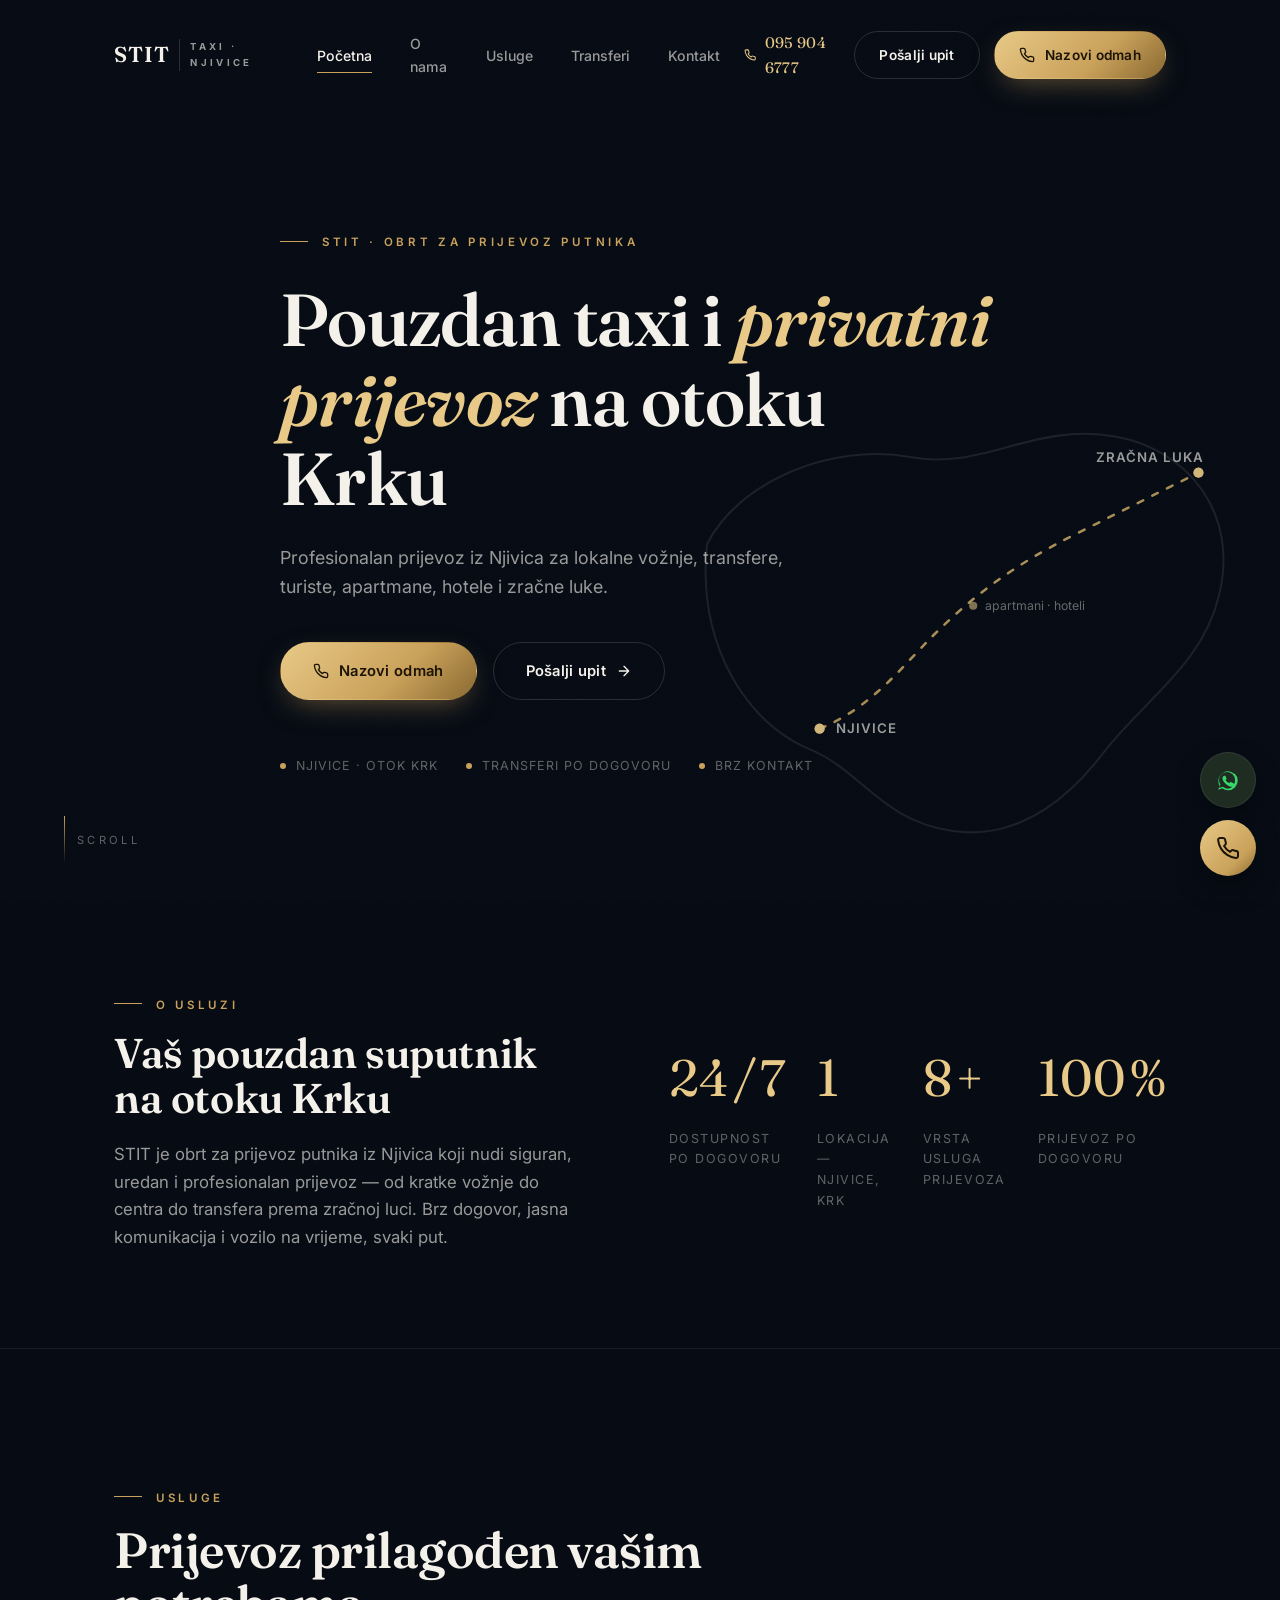
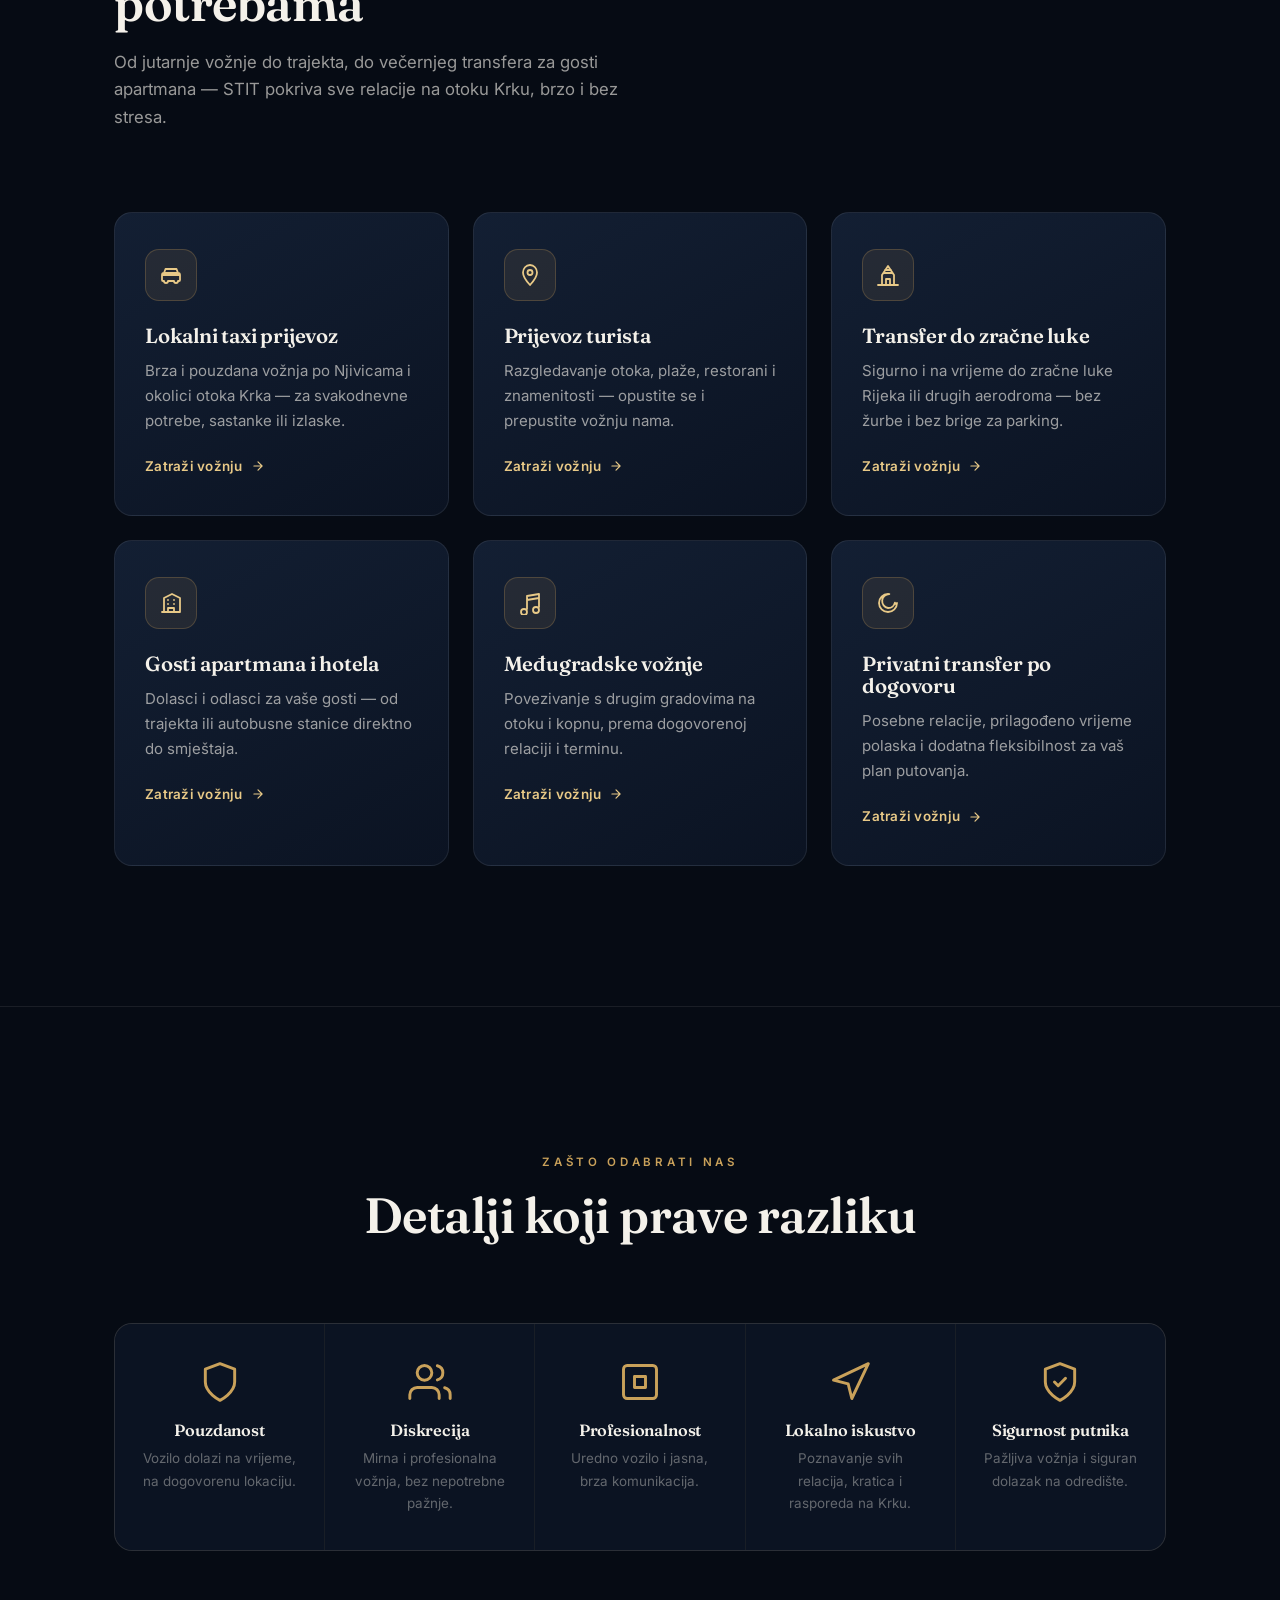
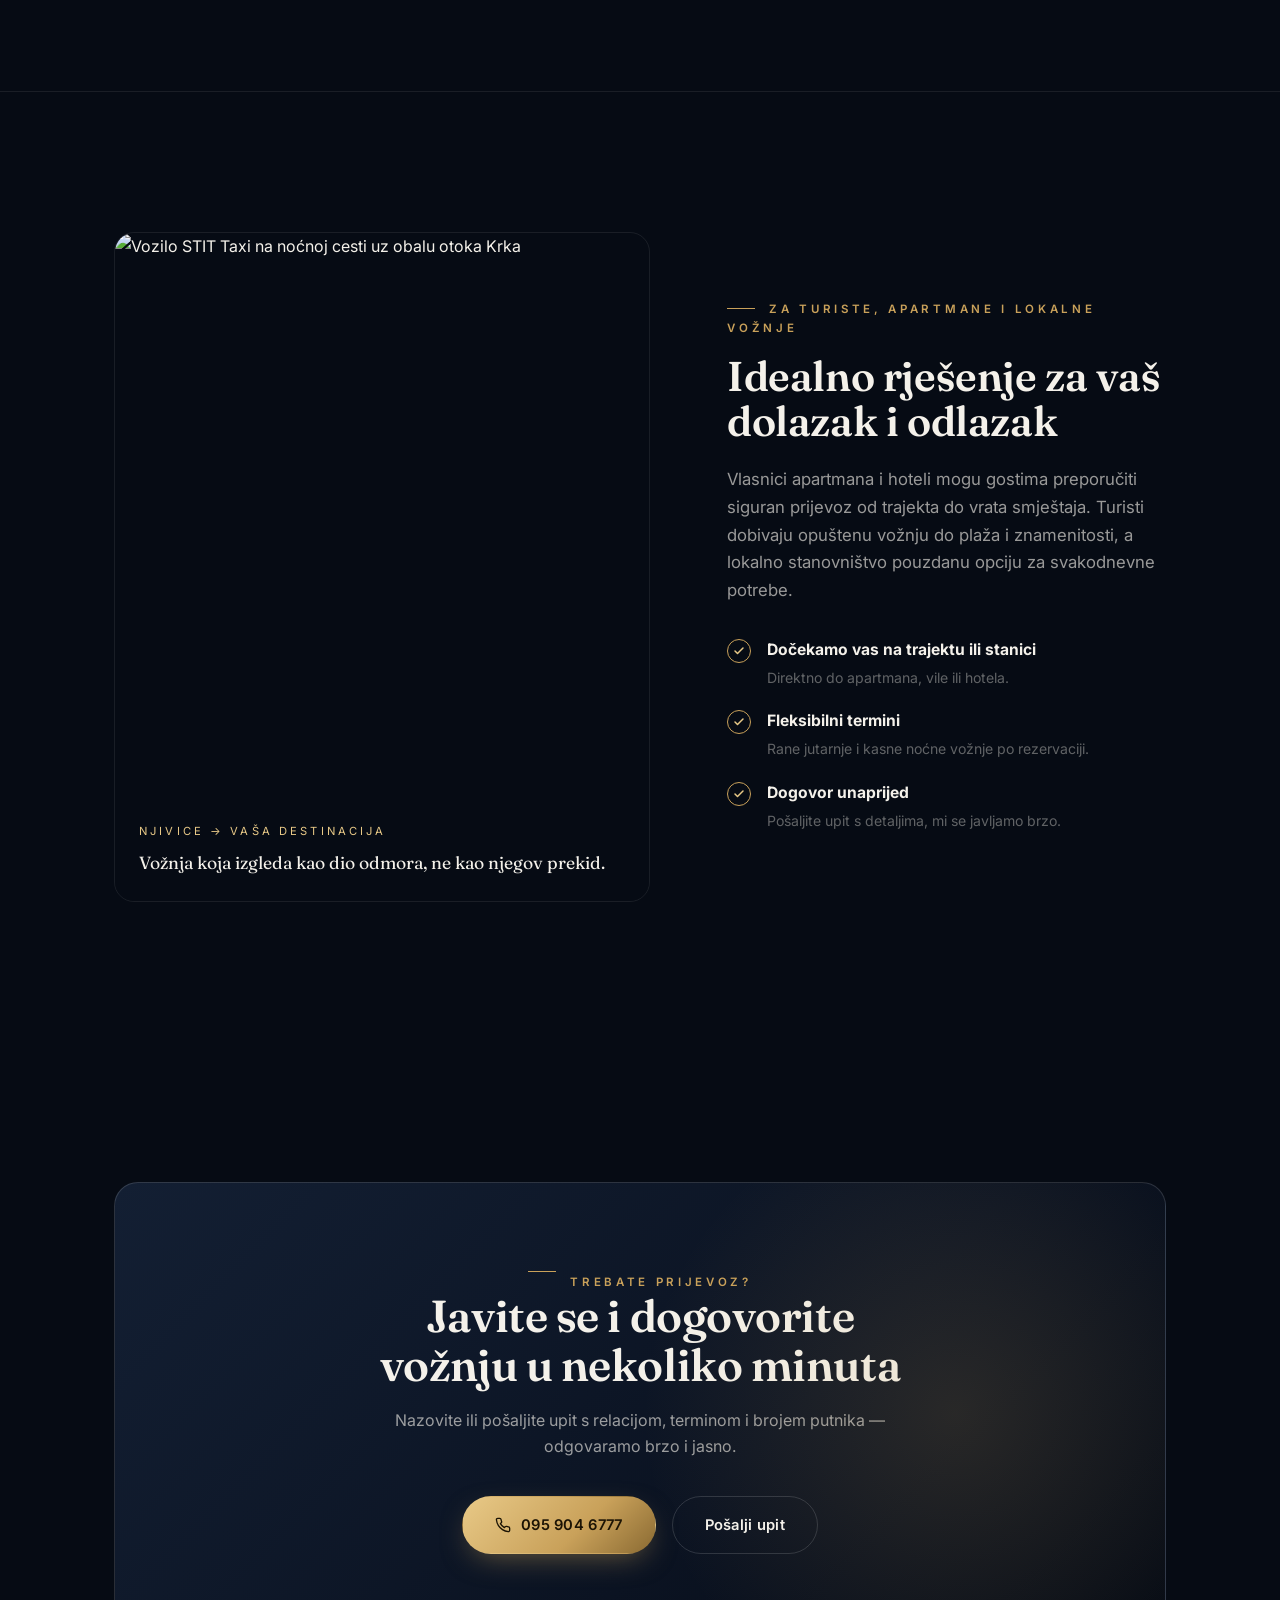
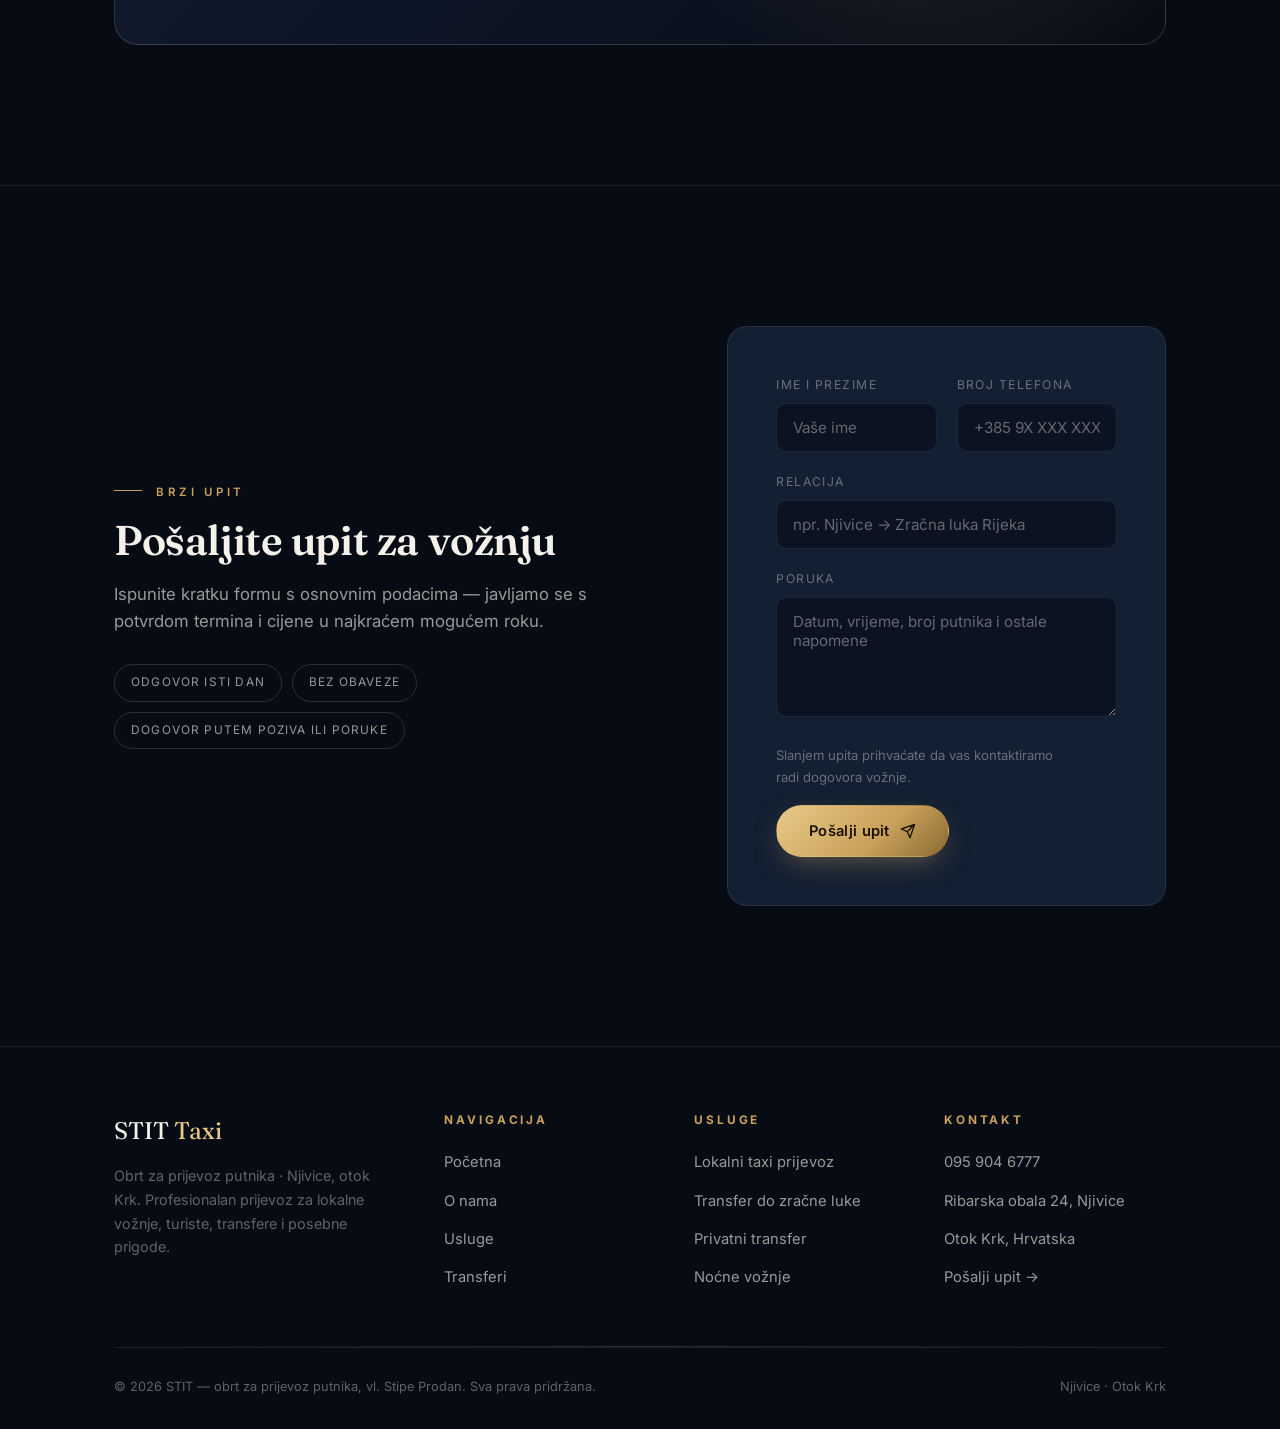
==== index.html @ c2a48d23 "1" ====
<!DOCTYPE html>
<html lang="hr">
<head>
<meta charset="UTF-8">
<meta name="viewport" content="width=device-width, initial-scale=1.0">
<title>STIT Taxi — Privatni prijevoz i transferi, Njivice, Krk</title>
<meta name="description" content="STIT — pouzdan taxi i privatni prijevoz na otoku Krku. Transferi za zračnu luku, apartmane, hotele, lokalne i međugradske vožnje iz Njivica.">
<link rel="preconnect" href="https://fonts.googleapis.com">
<link rel="preconnect" href="https://fonts.gstatic.com" crossorigin>
<link href="https://fonts.googleapis.com/css2?family=Fraunces:ital,opsz,wght@0,9..144,400;0,9..144,500;0,9..144,600;1,9..144,500&family=Inter:wght@400;500;600;700&display=swap" rel="stylesheet">
<link rel="stylesheet" href="style.css">
</head>
<body>

<div class="grain"></div>

<!-- ============ NAV ============ -->
<header class="nav">
  <div class="wrap nav__inner">
    <a href="index.html" class="nav__logo">STIT <span>Taxi · Njivice</span></a>
    <nav class="nav__links">
      <a href="index.html" class="active">Početna</a>
      <a href="o-nama.html">O nama</a>
      <a href="usluge.html">Usluge</a>
      <a href="transferi.html">Transferi</a>
      <a href="kontakt.html">Kontakt</a>
    </nav>
    <div class="nav__cta">
      <a href="tel:+385959046777" class="nav__phone">
        <svg width="16" height="16" viewBox="0 0 24 24" fill="none" stroke="currentColor" stroke-width="2" stroke-linecap="round" stroke-linejoin="round"><path d="M22 16.92v3a2 2 0 0 1-2.18 2 19.79 19.79 0 0 1-8.63-3.07 19.5 19.5 0 0 1-6-6 19.79 19.79 0 0 1-3.07-8.67A2 2 0 0 1 4.11 2h3a2 2 0 0 1 2 1.72 12.84 12.84 0 0 0 .7 2.81 2 2 0 0 1-.45 2.11L8.09 9.91a16 16 0 0 0 6 6l1.27-1.27a2 2 0 0 1 2.11-.45 12.84 12.84 0 0 0 2.81.7A2 2 0 0 1 22 16.92z"/></svg>
        095 904 6777
      </a>
      <a href="kontakt.html" class="btn btn-ghost">Pošalji upit</a>
      <a href="tel:+385959046777" class="btn btn-primary">
        <svg viewBox="0 0 24 24" fill="none" stroke="currentColor" stroke-width="2" stroke-linecap="round" stroke-linejoin="round"><path d="M22 16.92v3a2 2 0 0 1-2.18 2 19.79 19.79 0 0 1-8.63-3.07 19.5 19.5 0 0 1-6-6 19.79 19.79 0 0 1-3.07-8.67A2 2 0 0 1 4.11 2h3a2 2 0 0 1 2 1.72 12.84 12.84 0 0 0 .7 2.81 2 2 0 0 1-.45 2.11L8.09 9.91a16 16 0 0 0 6 6l1.27-1.27a2 2 0 0 1 2.11-.45 12.84 12.84 0 0 0 2.81.7A2 2 0 0 1 22 16.92z"/></svg>
        Nazovi odmah
      </a>
    </div>
    <button class="nav__burger" aria-label="Meni"><span></span><span></span><span></span></button>
  </div>
</header>

<!-- ============ MOBILE MENU ============ -->
<div class="mobile-menu">
  <a href="index.html" class="active">Početna</a>
  <a href="o-nama.html">O nama</a>
  <a href="usluge.html">Usluge</a>
  <a href="transferi.html">Transferi</a>
  <a href="kontakt.html">Kontakt</a>
  <div class="mobile-menu__foot">
    <a href="tel:+385959046777" class="btn btn-primary">
      <svg viewBox="0 0 24 24" fill="none" stroke="currentColor" stroke-width="2" stroke-linecap="round" stroke-linejoin="round"><path d="M22 16.92v3a2 2 0 0 1-2.18 2 19.79 19.79 0 0 1-8.63-3.07 19.5 19.5 0 0 1-6-6 19.79 19.79 0 0 1-3.07-8.67A2 2 0 0 1 4.11 2h3a2 2 0 0 1 2 1.72 12.84 12.84 0 0 0 .7 2.81 2 2 0 0 1-.45 2.11L8.09 9.91a16 16 0 0 0 6 6l1.27-1.27a2 2 0 0 1 2.11-.45 12.84 12.84 0 0 0 2.81.7A2 2 0 0 1 22 16.92z"/></svg>
      Nazovi odmah · 095 904 6777
    </a>
    <a href="kontakt.html" class="btn btn-ghost">Pošalji upit</a>
  </div>
</div>

<!-- ============ HERO ============ -->
<section class="hero">
  <div class="hero__bg">
    <img src="images/hero-coastal-drive.jpg" alt="Premium vozilo na obalnoj cesti otoka Krka noću">
  </div>

  <div class="wrap">
    <div class="hero__content">
      <div class="eyebrow hero__eyebrow">STIT · Obrt za prijevoz putnika</div>
      <h1>Pouzdan taxi i <em>privatni prijevoz</em> na otoku Krku</h1>
      <p class="hero__sub">Profesionalan prijevoz iz Njivica za lokalne vožnje, transfere, turiste, apartmane, hotele i zračne luke.</p>
      <div class="hero__cta">
        <a href="tel:+385959046777" class="btn btn-primary">
          <svg viewBox="0 0 24 24" fill="none" stroke="currentColor" stroke-width="2" stroke-linecap="round" stroke-linejoin="round"><path d="M22 16.92v3a2 2 0 0 1-2.18 2 19.79 19.79 0 0 1-8.63-3.07 19.5 19.5 0 0 1-6-6 19.79 19.79 0 0 1-3.07-8.67A2 2 0 0 1 4.11 2h3a2 2 0 0 1 2 1.72 12.84 12.84 0 0 0 .7 2.81 2 2 0 0 1-.45 2.11L8.09 9.91a16 16 0 0 0 6 6l1.27-1.27a2 2 0 0 1 2.11-.45 12.84 12.84 0 0 0 2.81.7A2 2 0 0 1 22 16.92z"/></svg>
          Nazovi odmah
        </a>
        <a href="kontakt.html" class="btn btn-ghost">
          Pošalji upit
          <svg viewBox="0 0 24 24" fill="none" stroke="currentColor" stroke-width="2" stroke-linecap="round" stroke-linejoin="round"><path d="M5 12h14M12 5l7 7-7 7"/></svg>
        </a>
      </div>
      <div class="hero__trust">
        <span>Njivice · Otok Krk</span>
        <span>Transferi po dogovoru</span>
        <span>Brz kontakt</span>
      </div>
    </div>
  </div>

  <!-- Signature element: animated coastal route -->
  <div class="hero__route">
    <svg class="route-svg" viewBox="0 0 600 520" xmlns="http://www.w3.org/2000/svg">
      <defs>
        <linearGradient id="routeGrad" x1="0" y1="0" x2="1" y2="1">
          <stop offset="0%" stop-color="#e8c987"/>
          <stop offset="100%" stop-color="#8a6a32"/>
        </linearGradient>
      </defs>
      <!-- island outline (stylised Krk silhouette) -->
      <path d="M40 180 C 70 120, 160 80, 240 95 C 310 108, 360 60, 440 75 C 510 88, 560 150, 540 230 C 525 295, 470 330, 430 380 C 400 420, 350 470, 280 460 C 210 450, 190 400, 140 380 C 80 355, 30 280, 40 180 Z"
            fill="none" stroke="rgba(255,255,255,0.10)" stroke-width="2"/>
      <!-- route line: Njivice -> airport -->
      <path class="route-line" d="M150 360 C 200 340, 230 300, 260 270 C 300 230, 340 200, 400 170 C 440 150, 480 130, 520 110"
            fill="none" stroke="url(#routeGrad)" stroke-width="2.5" stroke-linecap="round"/>
      <!-- Njivice point -->
      <circle cx="150" cy="360" r="5" fill="#e8c987"/>
      <circle class="route-pulse" cx="150" cy="360" r="4" fill="none" stroke="#e8c987" stroke-width="1.5"/>
      <text x="166" y="364" fill="rgba(244,241,234,0.7)" font-family="Inter, sans-serif" font-size="13" font-weight="600" letter-spacing="1">NJIVICE</text>
      <!-- airport point -->
      <circle cx="520" cy="110" r="5" fill="#e8c987"/>
      <circle class="route-pulse" cx="520" cy="110" r="4" fill="none" stroke="#e8c987" stroke-width="1.5" style="animation-delay:1.3s"/>
      <text x="420" y="100" fill="rgba(244,241,234,0.7)" font-family="Inter, sans-serif" font-size="13" font-weight="600" letter-spacing="1">ZRAČNA LUKA</text>
      <!-- mid point: hotels/apartments -->
      <circle cx="300" cy="240" r="4" fill="rgba(232,201,135,0.6)"/>
      <text x="312" y="244" fill="rgba(244,241,234,0.45)" font-family="Inter, sans-serif" font-size="12">apartmani · hoteli</text>
    </svg>
  </div>

  <div class="hero__scroll">
    <div class="hero__scroll-line"></div>
    Scroll
  </div>
</section>

<!-- ============ INTRO ============ -->
<section class="section section--tight">
  <div class="wrap">
    <div class="grid-2">
      <div data-reveal>
        <div class="eyebrow">O usluzi</div>
        <h2 style="font-size: clamp(1.8rem, 3.4vw, 2.6rem); margin: 16px 0 20px;">Vaš pouzdan suputnik na otoku Krku</h2>
        <p class="lede" style="max-width: 56ch;">STIT je obrt za prijevoz putnika iz Njivica koji nudi siguran, uredan i profesionalan prijevoz — od kratke vožnje do centra do transfera prema zračnoj luci. Brz dogovor, jasna komunikacija i vozilo na vrijeme, svaki put.</p>
      </div>
      <div class="counters" data-reveal data-reveal-delay="2" style="border: none; padding: 0;">
        <div class="counter">
          <div class="counter__num"><span data-count="24">0</span>/<span data-count="7">0</span></div>
          <div class="counter__label">Dostupnost po dogovoru</div>
        </div>
        <div class="counter">
          <div class="counter__num"><span data-count="1">0</span></div>
          <div class="counter__label">Lokacija — Njivice, Krk</div>
        </div>
        <div class="counter">
          <div class="counter__num"><span data-count="8">0</span>+</div>
          <div class="counter__label">Vrsta usluga prijevoza</div>
        </div>
        <div class="counter">
          <div class="counter__num"><span data-count="100">0</span>%</div>
          <div class="counter__label">Prijevoz po dogovoru</div>
        </div>
      </div>
    </div>
  </div>
</section>

<!-- ============ SERVICE CARDS ============ -->
<section class="section section--divider">
  <div class="wrap">
    <div class="section__head" data-reveal>
      <div class="eyebrow">Usluge</div>
      <h2>Prijevoz prilagođen vašim potrebama</h2>
      <p class="lede">Od jutarnje vožnje do trajekta, do večernjeg transfera za gosti apartmana — STIT pokriva sve relacije na otoku Krku, brzo i bez stresa.</p>
    </div>

    <div class="card-grid">
      <div class="card" data-reveal data-reveal-delay="1">
        <div class="card__icon">
          <svg viewBox="0 0 24 24" fill="none" stroke="currentColor" stroke-width="1.8" stroke-linecap="round" stroke-linejoin="round"><path d="M3 12h18M3 12a2 2 0 0 1 2-2h14a2 2 0 0 1 2 2M3 12v5a1 1 0 0 0 1 1h1a2 2 0 0 0 4 0h6a2 2 0 0 0 4 0h1a1 1 0 0 0 1-1v-5M5 10l1.5-4h11L19 10"/></svg>
        </div>
        <h3>Lokalni taxi prijevoz</h3>
        <p>Brza i pouzdana vožnja po Njivicama i okolici otoka Krka — za svakodnevne potrebe, sastanke ili izlaske.</p>
        <a href="usluge.html" class="card__link">Zatraži vožnju <svg viewBox="0 0 24 24" fill="none" stroke="currentColor" stroke-width="2" stroke-linecap="round" stroke-linejoin="round"><path d="M5 12h14M12 5l7 7-7 7"/></svg></a>
      </div>

      <div class="card" data-reveal data-reveal-delay="2">
        <div class="card__icon">
          <svg viewBox="0 0 24 24" fill="none" stroke="currentColor" stroke-width="1.8" stroke-linecap="round" stroke-linejoin="round"><path d="M12 2C8 2 5 5.5 5 9.5c0 5 7 12.5 7 12.5s7-7.5 7-12.5C19 5.5 16 2 12 2z"/><circle cx="12" cy="9.5" r="2.5"/></svg>
        </div>
        <h3>Prijevoz turista</h3>
        <p>Razgledavanje otoka, plaže, restorani i znamenitosti — opustite se i prepustite vožnju nama.</p>
        <a href="usluge.html" class="card__link">Zatraži vožnju <svg viewBox="0 0 24 24" fill="none" stroke="currentColor" stroke-width="2" stroke-linecap="round" stroke-linejoin="round"><path d="M5 12h14M12 5l7 7-7 7"/></svg></a>
      </div>

      <div class="card" data-reveal data-reveal-delay="3">
        <div class="card__icon">
          <svg viewBox="0 0 24 24" fill="none" stroke="currentColor" stroke-width="1.8" stroke-linecap="round" stroke-linejoin="round"><path d="M2 22h20M6 22V12l6-9 6 9v10M10 22v-6h4v6M9 7h6M8 10h8"/></svg>
        </div>
        <h3>Transfer do zračne luke</h3>
        <p>Sigurno i na vrijeme do zračne luke Rijeka ili drugih aerodroma — bez žurbe i bez brige za parking.</p>
        <a href="transferi.html" class="card__link">Zatraži vožnju <svg viewBox="0 0 24 24" fill="none" stroke="currentColor" stroke-width="2" stroke-linecap="round" stroke-linejoin="round"><path d="M5 12h14M12 5l7 7-7 7"/></svg></a>
      </div>

      <div class="card" data-reveal data-reveal-delay="4">
        <div class="card__icon">
          <svg viewBox="0 0 24 24" fill="none" stroke="currentColor" stroke-width="1.8" stroke-linecap="round" stroke-linejoin="round"><path d="M3 21h18M5 21V7l8-4 8 4v14M9 21v-4h6v4M9 9h.01M15 9h.01M9 13h.01M15 13h.01"/></svg>
        </div>
        <h3>Gosti apartmana i hotela</h3>
        <p>Dolasci i odlasci za vaše gosti — od trajekta ili autobusne stanice direktno do smještaja.</p>
        <a href="usluge.html" class="card__link">Zatraži vožnju <svg viewBox="0 0 24 24" fill="none" stroke="currentColor" stroke-width="2" stroke-linecap="round" stroke-linejoin="round"><path d="M5 12h14M12 5l7 7-7 7"/></svg></a>
      </div>

      <div class="card" data-reveal data-reveal-delay="5">
        <div class="card__icon">
          <svg viewBox="0 0 24 24" fill="none" stroke="currentColor" stroke-width="1.8" stroke-linecap="round" stroke-linejoin="round"><path d="M9 18V5l12-2v13M9 9l12-2M6 18a3 3 0 1 0 0 6 3 3 0 1 0 0-6zM18 16a3 3 0 1 0 0 6 3 3 0 1 0 0-6z"/></svg>
        </div>
        <h3>Međugradske vožnje</h3>
        <p>Povezivanje s drugim gradovima na otoku i kopnu, prema dogovorenoj relaciji i terminu.</p>
        <a href="usluge.html" class="card__link">Zatraži vožnju <svg viewBox="0 0 24 24" fill="none" stroke="currentColor" stroke-width="2" stroke-linecap="round" stroke-linejoin="round"><path d="M5 12h14M12 5l7 7-7 7"/></svg></a>
      </div>

      <div class="card" data-reveal data-reveal-delay="6">
        <div class="card__icon">
          <svg viewBox="0 0 24 24" fill="none" stroke="currentColor" stroke-width="1.8" stroke-linecap="round" stroke-linejoin="round"><path d="M21 12a9 9 0 1 1-9-9c.46 0 .92.03 1.36.1A7 7 0 0 0 12 17a7 7 0 0 0 6.9-5.36c.07.44.1.9.1 1.36z"/></svg>
        </div>
        <h3>Privatni transfer po dogovoru</h3>
        <p>Posebne relacije, prilagođeno vrijeme polaska i dodatna fleksibilnost za vaš plan putovanja.</p>
        <a href="transferi.html" class="card__link">Zatraži vožnju <svg viewBox="0 0 24 24" fill="none" stroke="currentColor" stroke-width="2" stroke-linecap="round" stroke-linejoin="round"><path d="M5 12h14M12 5l7 7-7 7"/></svg></a>
      </div>
    </div>
  </div>
</section>

<!-- ============ WHY US ============ -->
<section class="section section--divider">
  <div class="wrap">
    <div class="section__head section__head--center" data-reveal>
      <div class="eyebrow">Zašto odabrati nas</div>
      <h2>Detalji koji prave razliku</h2>
    </div>

    <div class="value-grid" data-reveal data-reveal-delay="1">
      <div class="value">
        <div class="value__icon"><svg viewBox="0 0 24 24" fill="none" stroke="currentColor" stroke-width="1.6" stroke-linecap="round" stroke-linejoin="round"><path d="M12 22s8-4 8-10V5l-8-3-8 3v7c0 6 8 10 8 10z"/></svg></div>
        <h4>Pouzdanost</h4>
        <p>Vozilo dolazi na vrijeme, na dogovorenu lokaciju.</p>
      </div>
      <div class="value">
        <div class="value__icon"><svg viewBox="0 0 24 24" fill="none" stroke="currentColor" stroke-width="1.6" stroke-linecap="round" stroke-linejoin="round"><path d="M17 21v-2a4 4 0 0 0-4-4H5a4 4 0 0 0-4 4v2"/><circle cx="9" cy="7" r="4"/><path d="M23 21v-2a4 4 0 0 0-3-3.87"/><path d="M16 3.13a4 4 0 0 1 0 7.75"/></svg></div>
        <h4>Diskrecija</h4>
        <p>Mirna i profesionalna vožnja, bez nepotrebne pažnje.</p>
      </div>
      <div class="value">
        <div class="value__icon"><svg viewBox="0 0 24 24" fill="none" stroke="currentColor" stroke-width="1.6" stroke-linecap="round" stroke-linejoin="round"><rect x="3" y="3" width="18" height="18" rx="2"/><path d="M9 9h6v6H9z"/></svg></div>
        <h4>Profesionalnost</h4>
        <p>Uredno vozilo i jasna, brza komunikacija.</p>
      </div>
      <div class="value">
        <div class="value__icon"><svg viewBox="0 0 24 24" fill="none" stroke="currentColor" stroke-width="1.6" stroke-linecap="round" stroke-linejoin="round"><path d="M3 11l19-9-9 19-2-8-8-2z"/></svg></div>
        <h4>Lokalno iskustvo</h4>
        <p>Poznavanje svih relacija, kratica i rasporeda na Krku.</p>
      </div>
      <div class="value">
        <div class="value__icon"><svg viewBox="0 0 24 24" fill="none" stroke="currentColor" stroke-width="1.6" stroke-linecap="round" stroke-linejoin="round"><path d="M12 22s8-4 8-10V5l-8-3-8 3v7c0 6 8 10 8 10z"/><path d="M9 12l2 2 4-4"/></svg></div>
        <h4>Sigurnost putnika</h4>
        <p>Pažljiva vožnja i siguran dolazak na odredište.</p>
      </div>
    </div>
  </div>
</section>

<!-- ============ FOR TOURISTS / APARTMENTS ============ -->
<section class="section section--divider">
  <div class="wrap">
    <div class="grid-2">
      <div class="feature-media" data-reveal>
        <img src="images/about-vehicle.jpg" alt="Vozilo STIT Taxi na noćnoj cesti uz obalu otoka Krka">
        <div class="feature-media__caption">
          <span>Njivice → Vaša destinacija</span>
          Vožnja koja izgleda kao dio odmora, ne kao njegov prekid.
        </div>
      </div>
      <div data-reveal data-reveal-delay="2">
        <div class="eyebrow">Za turiste, apartmane i lokalne vožnje</div>
        <h2 style="font-size: clamp(1.8rem, 3.4vw, 2.6rem); margin: 16px 0 22px;">Idealno rješenje za vaš dolazak i odlazak</h2>
        <p class="lede" style="max-width: 50ch; margin-bottom: 28px;">Vlasnici apartmana i hoteli mogu gostima preporučiti siguran prijevoz od trajekta do vrata smještaja. Turisti dobivaju opuštenu vožnju do plaža i znamenitosti, a lokalno stanovništvo pouzdanu opciju za svakodnevne potrebe.</p>
        <ul class="value-list">
          <li>
            <span class="check"><svg viewBox="0 0 24 24" fill="none" stroke="currentColor" stroke-width="3" stroke-linecap="round" stroke-linejoin="round"><path d="M20 6 9 17l-5-5"/></svg></span>
            <div><strong>Dočekamo vas na trajektu ili stanici</strong><span class="desc">Direktno do apartmana, vile ili hotela.</span></div>
          </li>
          <li>
            <span class="check"><svg viewBox="0 0 24 24" fill="none" stroke="currentColor" stroke-width="3" stroke-linecap="round" stroke-linejoin="round"><path d="M20 6 9 17l-5-5"/></svg></span>
            <div><strong>Fleksibilni termini</strong><span class="desc">Rane jutarnje i kasne noćne vožnje po rezervaciji.</span></div>
          </li>
          <li>
            <span class="check"><svg viewBox="0 0 24 24" fill="none" stroke="currentColor" stroke-width="3" stroke-linecap="round" stroke-linejoin="round"><path d="M20 6 9 17l-5-5"/></svg></span>
            <div><strong>Dogovor unaprijed</strong><span class="desc">Pošaljite upit s detaljima, mi se javljamo brzo.</span></div>
          </li>
        </ul>
      </div>
    </div>
  </div>
</section>

<!-- ============ CTA BANNER ============ -->
<section class="section">
  <div class="wrap">
    <div class="cta-banner" data-reveal>
      <div class="eyebrow" style="justify-content:center; display:flex;">Trebate prijevoz?</div>
      <h2>Javite se i dogovorite vožnju u nekoliko minuta</h2>
      <p>Nazovite ili pošaljite upit s relacijom, terminom i brojem putnika — odgovaramo brzo i jasno.</p>
      <div class="cta-banner__actions">
        <a href="tel:+385959046777" class="btn btn-primary">
          <svg viewBox="0 0 24 24" fill="none" stroke="currentColor" stroke-width="2" stroke-linecap="round" stroke-linejoin="round"><path d="M22 16.92v3a2 2 0 0 1-2.18 2 19.79 19.79 0 0 1-8.63-3.07 19.5 19.5 0 0 1-6-6 19.79 19.79 0 0 1-3.07-8.67A2 2 0 0 1 4.11 2h3a2 2 0 0 1 2 1.72 12.84 12.84 0 0 0 .7 2.81 2 2 0 0 1-.45 2.11L8.09 9.91a16 16 0 0 0 6 6l1.27-1.27a2 2 0 0 1 2.11-.45 12.84 12.84 0 0 0 2.81.7A2 2 0 0 1 22 16.92z"/></svg>
          095 904 6777
        </a>
        <a href="kontakt.html" class="btn btn-ghost">Pošalji upit</a>
      </div>
    </div>
  </div>
</section>

<!-- ============ CONTACT FORM (simple) ============ -->
<section class="section section--divider">
  <div class="wrap">
    <div class="grid-2">
      <div data-reveal>
        <div class="eyebrow">Brzi upit</div>
        <h2 style="font-size: clamp(1.8rem, 3.4vw, 2.6rem); margin: 16px 0 18px;">Pošaljite upit za vožnju</h2>
        <p class="lede" style="max-width: 46ch; margin-bottom: 28px;">Ispunite kratku formu s osnovnim podacima — javljamo se s potvrdom termina i cijene u najkraćem mogućem roku.</p>
        <div class="tag-row">
          <span class="tag">Odgovor isti dan</span>
          <span class="tag">Bez obaveze</span>
          <span class="tag">Dogovor putem poziva ili poruke</span>
        </div>
      </div>

      <form class="form-card" data-contact-form data-reveal data-reveal-delay="2">
        <div class="form-grid">
          <div class="field">
            <label for="h-name">Ime i prezime</label>
            <input id="h-name" type="text" name="name" placeholder="Vaše ime" required>
          </div>
          <div class="field">
            <label for="h-phone">Broj telefona</label>
            <input id="h-phone" type="tel" name="phone" placeholder="+385 9X XXX XXXX" required>
          </div>
          <div class="field field--full">
            <label for="h-relation">Relacija</label>
            <input id="h-relation" type="text" name="relation" placeholder="npr. Njivice → Zračna luka Rijeka">
          </div>
          <div class="field field--full">
            <label for="h-message">Poruka</label>
            <textarea id="h-message" name="message" placeholder="Datum, vrijeme, broj putnika i ostale napomene"></textarea>
          </div>
        </div>
        <div class="form-foot">
          <p class="form-note">Slanjem upita prihvaćate da vas kontaktiramo radi dogovora vožnje.</p>
          <button type="submit" class="btn btn-primary">
            Pošalji upit
            <svg viewBox="0 0 24 24" fill="none" stroke="currentColor" stroke-width="2" stroke-linecap="round" stroke-linejoin="round"><path d="M22 2 11 13M22 2l-7 20-4-9-9-4 20-7z"/></svg>
          </button>
        </div>
      </form>
    </div>
  </div>
</section>

<!-- ============ FOOTER ============ -->
<footer class="footer">
  <div class="wrap">
    <div class="footer__top">
      <div>
        <div class="footer__logo">STIT <span style="color:var(--gold-bright);">Taxi</span></div>
        <p class="footer__tag">Obrt za prijevoz putnika · Njivice, otok Krk. Profesionalan prijevoz za lokalne vožnje, turiste, transfere i posebne prigode.</p>
      </div>
      <div>
        <h5>Navigacija</h5>
        <ul>
          <li><a href="index.html">Početna</a></li>
          <li><a href="o-nama.html">O nama</a></li>
          <li><a href="usluge.html">Usluge</a></li>
          <li><a href="transferi.html">Transferi</a></li>
        </ul>
      </div>
      <div>
        <h5>Usluge</h5>
        <ul>
          <li><a href="usluge.html">Lokalni taxi prijevoz</a></li>
          <li><a href="transferi.html">Transfer do zračne luke</a></li>
          <li><a href="usluge.html">Privatni transfer</a></li>
          <li><a href="usluge.html">Noćne vožnje</a></li>
        </ul>
      </div>
      <div>
        <h5>Kontakt</h5>
        <ul>
          <li><a href="tel:+385959046777">095 904 6777</a></li>
          <li><a href="#">Ribarska obala 24, Njivice</a></li>
          <li><a href="#">Otok Krk, Hrvatska</a></li>
          <li><a href="kontakt.html">Pošalji upit →</a></li>
        </ul>
      </div>
    </div>
    <div class="divider-line"></div>
    <div class="footer__bottom">
      <span>© 2026 STIT — obrt za prijevoz putnika, vl. Stipe Prodan. Sva prava pridržana.</span>
      <span>Njivice · Otok Krk</span>
    </div>
  </div>
</footer>

<!-- ============ FLOATING CTA ============ -->
<div class="float-cta">
  <a href="https://wa.me/385959046777" class="float-cta__whatsapp" aria-label="WhatsApp" target="_blank" rel="noopener">
    <svg viewBox="0 0 24 24" fill="currentColor"><path d="M17.6 6.32A8.86 8.86 0 0 0 12.05 4a8.94 8.94 0 0 0-7.74 13.4L3 21l3.7-1.27a8.94 8.94 0 0 0 5.35 1.72h.01A8.94 8.94 0 0 0 21 12.5a8.86 8.86 0 0 0-2.65-6.18zm-5.55 13.7h-.01a7.4 7.4 0 0 1-4.5-1.55l-.32-.2-3.34 1.15 1.12-3.27-.21-.34a7.42 7.42 0 0 1 11.5-9.18 7.36 7.36 0 0 1 2.18 5.27 7.43 7.43 0 0 1-6.42 8.12zm4.07-5.56c-.22-.11-1.31-.65-1.51-.72-.2-.07-.35-.11-.5.11-.15.21-.57.72-.7.87-.13.15-.26.16-.48.05-.22-.1-.94-.35-1.78-1.1a6.66 6.66 0 0 1-1.23-1.53c-.13-.22-.01-.34.1-.45.11-.11.25-.28.37-.42.12-.14.16-.24.24-.4.08-.16.04-.3-.02-.41-.07-.11-.6-1.45-.82-1.98-.22-.53-.45-.46-.62-.46-.16 0-.34-.02-.53-.02-.18 0-.48.07-.74.34-.25.27-.97.95-.97 2.3 0 1.36.99 2.67 1.13 2.85.14.18 1.9 2.9 4.6 3.95 2.7 1.06 2.7.7 3.19.66.49-.05 1.58-.65 1.8-1.27.22-.62.22-1.16.16-1.27-.06-.11-.22-.18-.44-.29z"/></svg>
  </a>
  <a href="tel:+385959046777" class="float-cta__call" aria-label="Nazovi">
    <svg viewBox="0 0 24 24" fill="none" stroke="currentColor" stroke-width="2" stroke-linecap="round" stroke-linejoin="round"><path d="M22 16.92v3a2 2 0 0 1-2.18 2 19.79 19.79 0 0 1-8.63-3.07 19.5 19.5 0 0 1-6-6 19.79 19.79 0 0 1-3.07-8.67A2 2 0 0 1 4.11 2h3a2 2 0 0 1 2 1.72 12.84 12.84 0 0 0 .7 2.81 2 2 0 0 1-.45 2.11L8.09 9.91a16 16 0 0 0 6 6l1.27-1.27a2 2 0 0 1 2.11-.45 12.84 12.84 0 0 0 2.81.7A2 2 0 0 1 22 16.92z"/></svg>
  </a>
</div>

<!-- ============ STICKY MOBILE CALL BAR ============ -->
<div class="sticky-call">
  <a href="tel:+385959046777" class="btn btn-primary">
    <svg viewBox="0 0 24 24" fill="none" stroke="currentColor" stroke-width="2" stroke-linecap="round" stroke-linejoin="round"><path d="M22 16.92v3a2 2 0 0 1-2.18 2 19.79 19.79 0 0 1-8.63-3.07 19.5 19.5 0 0 1-6-6 19.79 19.79 0 0 1-3.07-8.67A2 2 0 0 1 4.11 2h3a2 2 0 0 1 2 1.72 12.84 12.84 0 0 0 .7 2.81 2 2 0 0 1-.45 2.11L8.09 9.91a16 16 0 0 0 6 6l1.27-1.27a2 2 0 0 1 2.11-.45 12.84 12.84 0 0 0 2.81.7A2 2 0 0 1 22 16.92z"/></svg>
    Nazovi odmah
  </a>
  <a href="kontakt.html" class="btn btn-ghost">Upit</a>
</div>

<script src="script.js"></script>
</body>
</html>
---- style.css ----
/* ============================================
   STIT TAXI — Premium Private Transfer, Krk
   Design tokens
   ============================================ */

:root {
  --navy-deep: #060b14;
  --navy: #0b1322;
  --navy-soft: #131f33;
  --line: rgba(255, 255, 255, 0.08);
  --line-strong: rgba(255, 255, 255, 0.14);
  --ink: #f4f1ea;
  --ink-dim: rgba(244, 241, 234, 0.62);
  --ink-faint: rgba(244, 241, 234, 0.38);
  --gold: #c9a15a;
  --gold-bright: #e8c987;
  --gold-deep: #8a6a32;
  --shadow-gold: 0 0 0 1px rgba(201, 161, 90, 0.35);

  --serif: "Fraunces", "Times New Roman", serif;
  --sans: "Inter", -apple-system, "Segoe UI", sans-serif;

  --container: 1180px;
  --pad: clamp(20px, 5vw, 64px);

  --ease: cubic-bezier(0.16, 1, 0.3, 1);
  --ease-soft: cubic-bezier(0.4, 0, 0.2, 1);
}

* { margin: 0; padding: 0; box-sizing: border-box; }

html { scroll-behavior: smooth; }

body {
  background: var(--navy-deep);
  color: var(--ink);
  font-family: var(--sans);
  font-size: 16px;
  line-height: 1.65;
  -webkit-font-smoothing: antialiased;
  overflow-x: hidden;
}

img { max-width: 100%; display: block; }

a { color: inherit; text-decoration: none; }

::selection { background: var(--gold); color: var(--navy-deep); }

/* ============================================
   Texture / atmosphere
   ============================================ */

.grain {
  position: fixed;
  inset: 0;
  z-index: 1;
  pointer-events: none;
  opacity: 0.035;
  mix-blend-mode: overlay;
  background-image: url("data:image/svg+xml,%3Csvg xmlns='http://www.w3.org/2000/svg' width='200' height='200'%3E%3Cfilter id='n'%3E%3CfeTurbulence type='fractalNoise' baseFrequency='0.9' numOctaves='3' stitchTiles='stitch'/%3E%3C/filter%3E%3Crect width='100%25' height='100%25' filter='url(%23n)'/%3E%3C/svg%3E");
}

.glow-aurum {
  position: absolute;
  pointer-events: none;
  border-radius: 50%;
  filter: blur(120px);
  opacity: 0.18;
  background: radial-gradient(circle, var(--gold) 0%, transparent 70%);
}

/* ============================================
   Typography
   ============================================ */

h1, h2, h3, h4 {
  font-family: var(--serif);
  font-weight: 600;
  letter-spacing: -0.01em;
  line-height: 1.08;
}

.eyebrow {
  font-family: var(--sans);
  font-size: 0.72rem;
  font-weight: 600;
  letter-spacing: 0.32em;
  text-transform: uppercase;
  color: var(--gold);
}

.eyebrow::before {
  content: "";
  display: inline-block;
  width: 28px;
  height: 1px;
  background: var(--gold);
  margin-right: 14px;
  vertical-align: middle;
  transform: translateY(-2px);
}

.lede {
  font-size: clamp(1.05rem, 1.2vw, 1.2rem);
  color: var(--ink-dim);
  font-weight: 400;
  max-width: 46ch;
}

/* ============================================
   Layout helpers
   ============================================ */

.wrap {
  max-width: var(--container);
  margin: 0 auto;
  padding: 0 var(--pad);
}

.section {
  position: relative;
  padding: clamp(80px, 12vw, 140px) 0;
}

.section--tight { padding: clamp(56px, 8vw, 96px) 0; }

.section--divider {
  border-top: 1px solid var(--line);
}

.grid-2 {
  display: grid;
  grid-template-columns: 1.1fr 0.9fr;
  gap: clamp(40px, 6vw, 100px);
  align-items: center;
}

@media (max-width: 860px) {
  .grid-2 { grid-template-columns: 1fr; gap: 48px; }
}

/* ============================================
   Buttons
   ============================================ */

.btn {
  display: inline-flex;
  align-items: center;
  gap: 10px;
  padding: 16px 32px;
  font-family: var(--sans);
  font-size: 0.92rem;
  font-weight: 600;
  letter-spacing: 0.02em;
  border-radius: 999px;
  border: 1px solid transparent;
  cursor: pointer;
  transition: transform 0.5s var(--ease), box-shadow 0.5s var(--ease), background 0.4s var(--ease), color 0.4s var(--ease), border-color 0.4s var(--ease);
  white-space: nowrap;
}

.btn-primary {
  background: linear-gradient(135deg, var(--gold-bright), var(--gold) 60%, var(--gold-deep));
  color: #1b1304;
  box-shadow: 0 10px 30px -10px rgba(201, 161, 90, 0.55);
}

.btn-primary:hover {
  transform: translateY(-3px);
  box-shadow: 0 18px 40px -12px rgba(201, 161, 90, 0.7);
}

.btn-ghost {
  background: transparent;
  border-color: var(--line-strong);
  color: var(--ink);
}

.btn-ghost:hover {
  border-color: var(--gold);
  color: var(--gold-bright);
  transform: translateY(-3px);
}

.btn-ghost svg, .btn-primary svg { width: 16px; height: 16px; flex-shrink: 0; }

/* ============================================
   Navigation
   ============================================ */

.nav {
  position: fixed;
  top: 0; left: 0; right: 0;
  z-index: 100;
  padding: 26px 0;
  transition: padding 0.5s var(--ease), background 0.5s var(--ease), border-color 0.5s var(--ease), backdrop-filter 0.5s var(--ease);
  border-bottom: 1px solid transparent;
}

.nav.scrolled {
  padding: 14px 0;
  background: rgba(6, 11, 20, 0.78);
  backdrop-filter: blur(16px);
  border-bottom-color: var(--line);
}

.nav__inner {
  display: flex;
  align-items: center;
  justify-content: space-between;
  gap: 24px;
}

.nav__logo {
  font-family: var(--serif);
  font-size: 1.35rem;
  font-weight: 600;
  letter-spacing: 0.04em;
  display: flex;
  align-items: baseline;
  gap: 8px;
}

.nav__logo span {
  color: var(--gold);
  font-family: var(--sans);
  font-size: 0.6rem;
  font-weight: 700;
  letter-spacing: 0.34em;
  text-transform: uppercase;
  align-self: center;
  border-left: 1px solid var(--line-strong);
  padding-left: 10px;
  margin-left: 2px;
  color: var(--ink-dim);
}

.nav__links {
  display: flex;
  gap: clamp(20px, 3vw, 40px);
  align-items: center;
}

.nav__links a {
  font-size: 0.88rem;
  font-weight: 500;
  color: var(--ink-dim);
  position: relative;
  padding: 6px 0;
  transition: color 0.3s var(--ease);
}

.nav__links a::after {
  content: "";
  position: absolute;
  left: 0; right: 100%;
  bottom: 0;
  height: 1px;
  background: var(--gold);
  transition: right 0.4s var(--ease);
}

.nav__links a:hover, .nav__links a.active { color: var(--ink); }
.nav__links a:hover::after, .nav__links a.active::after { right: 0; }

.nav__cta { display: flex; align-items: center; gap: 14px; }
.nav__cta .btn { padding: 12px 24px; font-size: 0.85rem; }

.nav__phone {
  display: none;
  font-family: var(--serif);
  font-size: 0.95rem;
  color: var(--gold-bright);
  letter-spacing: 0.02em;
}

@media (min-width: 1080px) {
  .nav__phone { display: inline-flex; align-items: center; gap: 8px; }
}

.nav__burger {
  display: none;
  width: 44px; height: 44px;
  border-radius: 50%;
  border: 1px solid var(--line-strong);
  background: transparent;
  position: relative;
  cursor: pointer;
  flex-shrink: 0;
}

.nav__burger span {
  position: absolute;
  left: 13px; right: 13px;
  height: 1px;
  background: var(--ink);
  transition: transform 0.35s var(--ease), opacity 0.35s var(--ease), top 0.35s var(--ease);
}
.nav__burger span:nth-child(1) { top: 17px; }
.nav__burger span:nth-child(2) { top: 22px; }
.nav__burger span:nth-child(3) { top: 27px; }

.nav__burger.open span:nth-child(1) { top: 22px; transform: rotate(45deg); }
.nav__burger.open span:nth-child(2) { opacity: 0; }
.nav__burger.open span:nth-child(3) { top: 22px; transform: rotate(-45deg); }

@media (max-width: 860px) {
  .nav__links { display: none; }
  .nav__cta .btn-ghost { display: none; }
  .nav__burger { display: block; }
}

/* Mobile menu */
.mobile-menu {
  position: fixed;
  inset: 0;
  z-index: 99;
  background: var(--navy-deep);
  display: flex;
  flex-direction: column;
  justify-content: center;
  padding: 0 var(--pad);
  opacity: 0;
  visibility: hidden;
  transform: translateY(-12px);
  transition: opacity 0.5s var(--ease), visibility 0.5s, transform 0.5s var(--ease);
}

.mobile-menu.open {
  opacity: 1;
  visibility: visible;
  transform: translateY(0);
}

.mobile-menu a {
  font-family: var(--serif);
  font-size: clamp(2rem, 9vw, 3rem);
  font-weight: 600;
  display: block;
  padding: 14px 0;
  border-bottom: 1px solid var(--line);
  color: var(--ink-dim);
  transition: color 0.3s var(--ease), padding-left 0.3s var(--ease);
}

.mobile-menu a:hover, .mobile-menu a.active { color: var(--gold-bright); padding-left: 12px; }

.mobile-menu__foot {
  margin-top: 40px;
  display: flex;
  flex-direction: column;
  gap: 16px;
}

/* ============================================
   Hero
   ============================================ */

.hero {
  position: relative;
  min-height: 100vh;
  display: flex;
  align-items: center;
  padding-top: 110px;
  overflow: hidden;
}

.hero__bg {
  position: absolute;
  inset: 0;
  z-index: -2;
}

.hero__bg img {
  width: 100%; height: 100%;
  object-fit: cover;
  transform: scale(1.08);
  filter: brightness(0.55) saturate(1.05);
}

.hero__bg::after {
  content: "";
  position: absolute;
  inset: 0;
  background:
    linear-gradient(180deg, rgba(6,11,20,0.35) 0%, rgba(6,11,20,0.55) 55%, var(--navy-deep) 100%),
    linear-gradient(90deg, rgba(6,11,20,0.75) 0%, rgba(6,11,20,0.15) 55%);
}

.hero__content { position: relative; z-index: 2; max-width: 720px; }

.hero__eyebrow { margin-bottom: 28px; }

.hero h1 {
  font-size: clamp(2.6rem, 6.4vw, 4.6rem);
  margin-bottom: 24px;
}

.hero h1 em {
  font-style: italic;
  color: var(--gold-bright);
}

.hero__sub {
  font-size: clamp(1.05rem, 1.4vw, 1.25rem);
  color: var(--ink-dim);
  max-width: 50ch;
  margin-bottom: 40px;
}

.hero__cta {
  display: flex;
  flex-wrap: wrap;
  gap: 16px;
  margin-bottom: 56px;
}

.hero__trust {
  display: flex;
  flex-wrap: wrap;
  gap: 14px 28px;
  align-items: center;
}

.hero__trust span {
  font-size: 0.78rem;
  letter-spacing: 0.08em;
  text-transform: uppercase;
  color: var(--ink-faint);
  display: flex;
  align-items: center;
  gap: 10px;
}

.hero__trust span::before {
  content: "";
  width: 6px; height: 6px;
  border-radius: 50%;
  background: var(--gold);
  flex-shrink: 0;
}

.hero__scroll {
  position: absolute;
  bottom: 36px; left: var(--pad);
  z-index: 2;
  display: flex;
  align-items: center;
  gap: 12px;
  font-size: 0.7rem;
  letter-spacing: 0.3em;
  text-transform: uppercase;
  color: var(--ink-faint);
}

.hero__scroll-line {
  width: 1px; height: 48px;
  background: linear-gradient(180deg, var(--gold), transparent);
  animation: scrollPulse 2.4s ease-in-out infinite;
}

@keyframes scrollPulse {
  0%, 100% { transform: scaleY(0.4); transform-origin: top; opacity: 0.5; }
  50% { transform: scaleY(1); transform-origin: top; opacity: 1; }
}

/* Hero route map decoration (signature element, desktop) */
.hero__route {
  position: absolute;
  right: 0; bottom: 0;
  width: min(48vw, 640px);
  z-index: 1;
  opacity: 0.9;
  pointer-events: none;
}

@media (max-width: 1024px) { .hero__route { display: none; } }

.route-svg path.route-line {
  stroke-dasharray: 6 10;
  animation: routeDash 4s linear infinite;
}

@keyframes routeDash {
  to { stroke-dashoffset: -160; }
}

.route-svg .route-pulse {
  animation: routePulse 2.6s ease-in-out infinite;
  transform-origin: center;
}

@keyframes routePulse {
  0%, 100% { r: 4; opacity: 1; }
  50% { r: 9; opacity: 0; }
}

/* ============================================
   Reveal-on-scroll
   ============================================ */

[data-reveal] {
  opacity: 0;
  transform: translateY(36px);
  transition: opacity 0.9s var(--ease), transform 0.9s var(--ease);
}

[data-reveal].is-visible {
  opacity: 1;
  transform: translateY(0);
}

[data-reveal="fade"] { transform: none; }

[data-reveal-delay="1"] { transition-delay: 0.08s; }
[data-reveal-delay="2"] { transition-delay: 0.16s; }
[data-reveal-delay="3"] { transition-delay: 0.24s; }
[data-reveal-delay="4"] { transition-delay: 0.32s; }
[data-reveal-delay="5"] { transition-delay: 0.4s; }
[data-reveal-delay="6"] { transition-delay: 0.48s; }
[data-reveal-delay="7"] { transition-delay: 0.56s; }
[data-reveal-delay="8"] { transition-delay: 0.64s; }

@media (prefers-reduced-motion: reduce) {
  [data-reveal] { opacity: 1; transform: none; transition: none; }
  .route-svg .route-pulse, .route-svg path.route-line, .hero__scroll-line { animation: none; }
}

/* ============================================
   Section heads
   ============================================ */

.section__head {
  max-width: 640px;
  margin-bottom: clamp(48px, 7vw, 80px);
}

.section__head h2 {
  font-size: clamp(2rem, 4.2vw, 3.1rem);
  margin: 16px 0 18px;
}

.section__head--center { margin-left: auto; margin-right: auto; text-align: center; }
.section__head--center .eyebrow { display: inline-flex; }
.section__head--center .eyebrow::before { display: none; }

/* ============================================
   Cards — services
   ============================================ */

.card-grid {
  display: grid;
  grid-template-columns: repeat(3, 1fr);
  gap: 24px;
}

@media (max-width: 980px) { .card-grid { grid-template-columns: repeat(2, 1fr); } }
@media (max-width: 640px) { .card-grid { grid-template-columns: 1fr; } }

.card {
  background: linear-gradient(150deg, var(--navy-soft), var(--navy));
  border: 1px solid var(--line);
  border-radius: 18px;
  padding: 36px 30px;
  position: relative;
  overflow: hidden;
  transition: transform 0.5s var(--ease), border-color 0.5s var(--ease), box-shadow 0.5s var(--ease);
}

.card::before {
  content: "";
  position: absolute;
  top: -1px; left: -1px; right: -1px;
  height: 2px;
  background: linear-gradient(90deg, transparent, var(--gold), transparent);
  opacity: 0;
  transition: opacity 0.5s var(--ease);
}

.card:hover {
  transform: translateY(-8px);
  border-color: var(--line-strong);
  box-shadow: 0 24px 60px -24px rgba(0,0,0,0.6);
}

.card:hover::before { opacity: 1; }

.card__icon {
  width: 52px; height: 52px;
  border-radius: 14px;
  background: rgba(201, 161, 90, 0.1);
  border: 1px solid rgba(201, 161, 90, 0.25);
  display: flex; align-items: center; justify-content: center;
  margin-bottom: 24px;
  color: var(--gold-bright);
  transition: background 0.4s var(--ease), transform 0.4s var(--ease);
}

.card:hover .card__icon { background: rgba(201, 161, 90, 0.18); transform: scale(1.06); }

.card__icon svg { width: 24px; height: 24px; }

.card h3 {
  font-size: 1.28rem;
  margin-bottom: 12px;
}

.card p {
  color: var(--ink-dim);
  font-size: 0.94rem;
}

.card__link {
  margin-top: 22px;
  display: inline-flex;
  align-items: center;
  gap: 8px;
  font-size: 0.84rem;
  font-weight: 600;
  color: var(--gold-bright);
  letter-spacing: 0.02em;
}

.card__link svg {
  width: 14px; height: 14px;
  transition: transform 0.4s var(--ease);
}

.card:hover .card__link svg { transform: translateX(4px); }

/* ============================================
   Why us / values strip
   ============================================ */

.value-grid {
  display: grid;
  grid-template-columns: repeat(5, 1fr);
  gap: 1px;
  background: var(--line);
  border: 1px solid var(--line);
  border-radius: 18px;
  overflow: hidden;
}

@media (max-width: 980px) { .value-grid { grid-template-columns: repeat(2, 1fr); } }
@media (max-width: 540px) { .value-grid { grid-template-columns: 1fr; } }

.value {
  background: var(--navy);
  padding: 36px 26px;
  text-align: center;
  transition: background 0.4s var(--ease);
}

.value:hover { background: var(--navy-soft); }

.value__icon {
  width: 44px; height: 44px;
  margin: 0 auto 18px;
  color: var(--gold);
}

.value__icon svg { width: 100%; height: 100%; }

.value h4 { font-size: 1.02rem; margin-bottom: 8px; }
.value p { font-size: 0.84rem; color: var(--ink-faint); }

/* ============================================
   Image + text feature blocks
   ============================================ */

.feature-media {
  position: relative;
  border-radius: 20px;
  overflow: hidden;
  aspect-ratio: 4/5;
  border: 1px solid var(--line);
}

.feature-media img {
  width: 100%; height: 100%;
  object-fit: cover;
}

.feature-media::after {
  content: "";
  position: absolute;
  inset: 0;
  background: linear-gradient(180deg, transparent 60%, rgba(6,11,20,0.7));
}

.feature-media__caption {
  position: absolute;
  bottom: 24px; left: 24px; right: 24px;
  z-index: 2;
  font-family: var(--serif);
  font-size: 1.1rem;
  color: var(--ink);
}

.feature-media__caption span {
  display: block;
  font-family: var(--sans);
  font-size: 0.7rem;
  letter-spacing: 0.28em;
  text-transform: uppercase;
  color: var(--gold-bright);
  margin-bottom: 8px;
}

/* ============================================
   Counter strip
   ============================================ */

.counters {
  display: grid;
  grid-template-columns: repeat(4, 1fr);
  gap: 32px;
  border-top: 1px solid var(--line);
  border-bottom: 1px solid var(--line);
  padding: 48px 0;
}

@media (max-width: 760px) { .counters { grid-template-columns: repeat(2, 1fr); } }

.counter { text-align: left; }

.counter__num {
  font-family: var(--serif);
  font-size: clamp(2.2rem, 4.5vw, 3.2rem);
  color: var(--gold-bright);
  display: flex;
  align-items: baseline;
  gap: 4px;
}

.counter__label {
  font-size: 0.78rem;
  letter-spacing: 0.12em;
  text-transform: uppercase;
  color: var(--ink-faint);
  margin-top: 8px;
}

/* ============================================
   CTA banner
   ============================================ */

.cta-banner {
  position: relative;
  border-radius: 24px;
  overflow: hidden;
  padding: clamp(48px, 8vw, 90px) clamp(28px, 6vw, 80px);
  background: linear-gradient(135deg, var(--navy-soft) 0%, var(--navy) 60%, var(--navy-deep) 100%);
  border: 1px solid var(--line-strong);
  text-align: center;
}

.cta-banner::before {
  content: "";
  position: absolute;
  top: -40%; right: -10%;
  width: 60%; height: 180%;
  background: radial-gradient(circle, rgba(201,161,90,0.16), transparent 60%);
  pointer-events: none;
}

.cta-banner h2 {
  font-size: clamp(1.8rem, 4vw, 2.8rem);
  max-width: 18ch;
  margin: 0 auto 18px;
}

.cta-banner p {
  color: var(--ink-dim);
  max-width: 50ch;
  margin: 0 auto 36px;
}

.cta-banner__actions {
  display: flex;
  justify-content: center;
  gap: 16px;
  flex-wrap: wrap;
  position: relative;
  z-index: 2;
}

/* ============================================
   Forms
   ============================================ */

.form-card {
  background: var(--navy-soft);
  border: 1px solid var(--line);
  border-radius: 20px;
  padding: clamp(28px, 4vw, 48px);
}

.form-grid {
  display: grid;
  grid-template-columns: 1fr 1fr;
  gap: 20px;
}

@media (max-width: 640px) { .form-grid { grid-template-columns: 1fr; } }

.form-grid--3 { grid-template-columns: 1fr 1fr 1fr; }
@media (max-width: 760px) { .form-grid--3 { grid-template-columns: 1fr 1fr; } }
@media (max-width: 480px) { .form-grid--3 { grid-template-columns: 1fr; } }

.field { display: flex; flex-direction: column; gap: 8px; }
.field--full { grid-column: 1 / -1; }

.field label {
  font-size: 0.76rem;
  letter-spacing: 0.12em;
  text-transform: uppercase;
  color: var(--ink-faint);
}

.field input,
.field select,
.field textarea {
  background: var(--navy);
  border: 1px solid var(--line);
  border-radius: 10px;
  padding: 14px 16px;
  font-family: var(--sans);
  font-size: 0.95rem;
  color: var(--ink);
  transition: border-color 0.3s var(--ease), background 0.3s var(--ease);
  width: 100%;
}

.field input::placeholder, .field textarea::placeholder { color: var(--ink-faint); }

.field input:focus,
.field select:focus,
.field textarea:focus {
  outline: none;
  border-color: var(--gold);
  background: rgba(201, 161, 90, 0.04);
}

.field select {
  appearance: none;
  background-image: url("data:image/svg+xml,%3Csvg xmlns='http://www.w3.org/2000/svg' width='12' height='8' fill='none'%3E%3Cpath d='M1 1l5 5 5-5' stroke='%23C9A15A' stroke-width='1.5' stroke-linecap='round'/%3E%3C/svg%3E");
  background-repeat: no-repeat;
  background-position: right 16px center;
}

.field textarea { resize: vertical; min-height: 120px; }

.form-foot {
  margin-top: 28px;
  display: flex;
  align-items: center;
  justify-content: space-between;
  flex-wrap: wrap;
  gap: 16px;
}

.form-note { font-size: 0.82rem; color: var(--ink-faint); max-width: 36ch; }

/* ============================================
   Footer
   ============================================ */

.footer {
  border-top: 1px solid var(--line);
  padding: 64px 0 32px;
}

.footer__top {
  display: grid;
  grid-template-columns: 1.4fr 1fr 1fr 1.1fr;
  gap: 48px;
  margin-bottom: 56px;
}

@media (max-width: 860px) { .footer__top { grid-template-columns: 1fr 1fr; } }
@media (max-width: 540px) { .footer__top { grid-template-columns: 1fr; } }

.footer__logo {
  font-family: var(--serif);
  font-size: 1.5rem;
  margin-bottom: 14px;
}

.footer__tag {
  color: var(--ink-faint);
  font-size: 0.9rem;
  max-width: 32ch;
}

.footer h5 {
  font-family: var(--sans);
  font-size: 0.74rem;
  letter-spacing: 0.24em;
  text-transform: uppercase;
  color: var(--gold);
  margin-bottom: 18px;
}

.footer ul { list-style: none; display: flex; flex-direction: column; gap: 12px; }

.footer a {
  color: var(--ink-dim);
  font-size: 0.92rem;
  transition: color 0.3s var(--ease);
}

.footer a:hover { color: var(--gold-bright); }

.footer__bottom {
  border-top: 1px solid var(--line);
  padding-top: 28px;
  display: flex;
  justify-content: space-between;
  align-items: center;
  flex-wrap: wrap;
  gap: 16px;
  font-size: 0.8rem;
  color: var(--ink-faint);
}

/* ============================================
   Floating CTA
   ============================================ */

.float-cta {
  position: fixed;
  bottom: 24px; right: 24px;
  z-index: 90;
  display: flex;
  flex-direction: column;
  gap: 12px;
  align-items: flex-end;
}

.float-cta a {
  width: 56px; height: 56px;
  border-radius: 50%;
  display: flex; align-items: center; justify-content: center;
  box-shadow: 0 12px 30px -8px rgba(0,0,0,0.6);
  transition: transform 0.4s var(--ease), box-shadow 0.4s var(--ease);
}

.float-cta a:hover { transform: scale(1.08) translateY(-2px); }

.float-cta__call {
  background: linear-gradient(135deg, var(--gold-bright), var(--gold) 70%, var(--gold-deep));
  color: #1b1304;
}

.float-cta__call svg { width: 24px; height: 24px; }

.float-cta__whatsapp {
  background: #1f2c22;
  border: 1px solid rgba(255,255,255,0.08);
  color: #38d66b;
}

.float-cta__whatsapp svg { width: 26px; height: 26px; }

@keyframes ring {
  0%, 100% { box-shadow: 0 12px 30px -8px rgba(0,0,0,0.6), 0 0 0 0 rgba(201,161,90,0.5); }
  50% { box-shadow: 0 12px 30px -8px rgba(0,0,0,0.6), 0 0 0 10px rgba(201,161,90,0); }
}

.float-cta__call { animation: ring 3.2s ease-out infinite; }

/* sticky mobile call bar */
.sticky-call {
  display: none;
}

@media (max-width: 640px) {
  .sticky-call {
    display: flex;
    position: fixed;
    bottom: 0; left: 0; right: 0;
    z-index: 95;
    background: rgba(6,11,20,0.92);
    backdrop-filter: blur(14px);
    border-top: 1px solid var(--line);
    padding: 12px var(--pad);
    gap: 12px;
  }
  .sticky-call .btn { flex: 1; justify-content: center; padding: 14px; font-size: 0.85rem; }
  .float-cta { display: none; }
  body { padding-bottom: 76px; }
}

/* ============================================
   Page hero (non-home pages)
   ============================================ */

.page-hero {
  position: relative;
  padding: clamp(150px, 22vw, 220px) 0 clamp(60px, 9vw, 100px);
  overflow: hidden;
}

.page-hero__bg {
  position: absolute;
  inset: 0;
  z-index: -1;
}

.page-hero__bg img {
  width: 100%; height: 100%;
  object-fit: cover;
  filter: brightness(0.4) saturate(1.05);
}

.page-hero__bg::after {
  content: "";
  position: absolute; inset: 0;
  background: linear-gradient(180deg, rgba(6,11,20,0.5), var(--navy-deep) 95%);
}

.page-hero h1 { font-size: clamp(2.4rem, 6vw, 4rem); margin: 18px 0 14px; }
.page-hero p { color: var(--ink-dim); max-width: 56ch; }

.breadcrumb {
  display: flex; gap: 10px; align-items: center;
  font-size: 0.78rem; letter-spacing: 0.12em; text-transform: uppercase;
  color: var(--ink-faint); margin-top: 24px;
}
.breadcrumb a { color: var(--ink-dim); transition: color 0.3s; }
.breadcrumb a:hover { color: var(--gold-bright); }

/* ============================================
   Steps (Transferi page)
   ============================================ */

.steps {
  display: grid;
  grid-template-columns: repeat(3, 1fr);
  gap: 32px;
  position: relative;
}

@media (max-width: 860px) { .steps { grid-template-columns: 1fr; gap: 48px; } }

.steps::before {
  content: "";
  position: absolute;
  top: 28px; left: 8%; right: 8%;
  height: 1px;
  background: repeating-linear-gradient(90deg, var(--line-strong) 0 8px, transparent 8px 16px);
}

@media (max-width: 860px) { .steps::before { display: none; } }

.step { position: relative; }

.step__num {
  font-family: var(--serif);
  font-size: 0.95rem;
  width: 56px; height: 56px;
  border-radius: 50%;
  border: 1px solid var(--gold);
  color: var(--gold-bright);
  display: flex; align-items: center; justify-content: center;
  margin-bottom: 24px;
  background: var(--navy-deep);
  position: relative;
  z-index: 2;
}

.step h3 { font-size: 1.18rem; margin-bottom: 10px; }
.step p { color: var(--ink-dim); font-size: 0.92rem; }

/* ============================================
   Transfer routes list
   ============================================ */

.routes {
  display: flex;
  flex-direction: column;
  gap: 1px;
  background: var(--line);
  border: 1px solid var(--line);
  border-radius: 18px;
  overflow: hidden;
}

.route-row {
  background: var(--navy);
  padding: 26px clamp(20px, 3vw, 36px);
  display: grid;
  grid-template-columns: 1.4fr 2fr auto;
  align-items: center;
  gap: 24px;
  transition: background 0.4s var(--ease);
}

.route-row:hover { background: var(--navy-soft); }

@media (max-width: 760px) {
  .route-row { grid-template-columns: 1fr; gap: 12px; }
}

.route-row__name {
  font-family: var(--serif);
  font-size: 1.15rem;
  display: flex;
  align-items: center;
  gap: 12px;
}

.route-row__name svg { width: 18px; height: 18px; color: var(--gold); flex-shrink: 0; }

.route-row__desc { color: var(--ink-faint); font-size: 0.9rem; }

.route-row .btn { padding: 11px 22px; font-size: 0.8rem; }

@media (max-width: 760px) { .route-row .btn { width: fit-content; } }

/* ============================================
   Map placeholder
   ============================================ */

.map-frame {
  border-radius: 18px;
  overflow: hidden;
  border: 1px solid var(--line);
  aspect-ratio: 16/10;
  position: relative;
  background: var(--navy-soft);
}

@media (min-width: 760px) { .map-frame { aspect-ratio: 16/9; } }

.map-frame__pin {
  position: absolute;
  top: 50%; left: 50%;
  transform: translate(-50%, -120%);
  display: flex; flex-direction: column; align-items: center; gap: 10px;
  text-align: center;
}

.map-frame__pin-icon {
  width: 48px; height: 48px;
  color: var(--gold-bright);
  filter: drop-shadow(0 8px 18px rgba(0,0,0,0.5));
  animation: pinDrop 2.6s ease-in-out infinite;
}

@keyframes pinDrop {
  0%, 100% { transform: translateY(0); }
  50% { transform: translateY(-8px); }
}

.map-frame__label {
  font-family: var(--serif);
  font-size: 1.05rem;
}

.map-frame__sub {
  font-size: 0.78rem;
  letter-spacing: 0.1em;
  text-transform: uppercase;
  color: var(--ink-faint);
}

.map-frame__grid {
  position: absolute; inset: 0;
  background-image:
    linear-gradient(var(--line) 1px, transparent 1px),
    linear-gradient(90deg, var(--line) 1px, transparent 1px);
  background-size: 48px 48px;
  opacity: 0.5;
}

/* ============================================
   Misc utility
   ============================================ */

.text-center { text-align: center; }
.mt-lg { margin-top: clamp(48px, 6vw, 80px); }

.divider-line {
  width: 100%; height: 1px;
  background: linear-gradient(90deg, transparent, var(--line-strong), transparent);
  margin: 0;
}

.tag-row {
  display: flex; gap: 10px; flex-wrap: wrap;
}

.tag {
  font-size: 0.74rem;
  letter-spacing: 0.1em;
  text-transform: uppercase;
  padding: 8px 16px;
  border: 1px solid var(--line-strong);
  border-radius: 999px;
  color: var(--ink-dim);
}

/* values list (O nama) */
.value-list { display: flex; flex-direction: column; gap: 18px; margin-top: 32px; }

.value-list li {
  display: flex; align-items: flex-start; gap: 16px;
  font-size: 0.98rem;
}

.value-list li strong { color: var(--ink); display: block; margin-bottom: 2px; }
.value-list li span.desc { color: var(--ink-faint); font-size: 0.88rem; }

.value-list .check {
  width: 24px; height: 24px;
  border-radius: 50%;
  border: 1px solid var(--gold);
  color: var(--gold-bright);
  display: flex; align-items: center; justify-content: center;
  flex-shrink: 0; margin-top: 2px;
}
.value-list .check svg { width: 12px; height: 12px; }
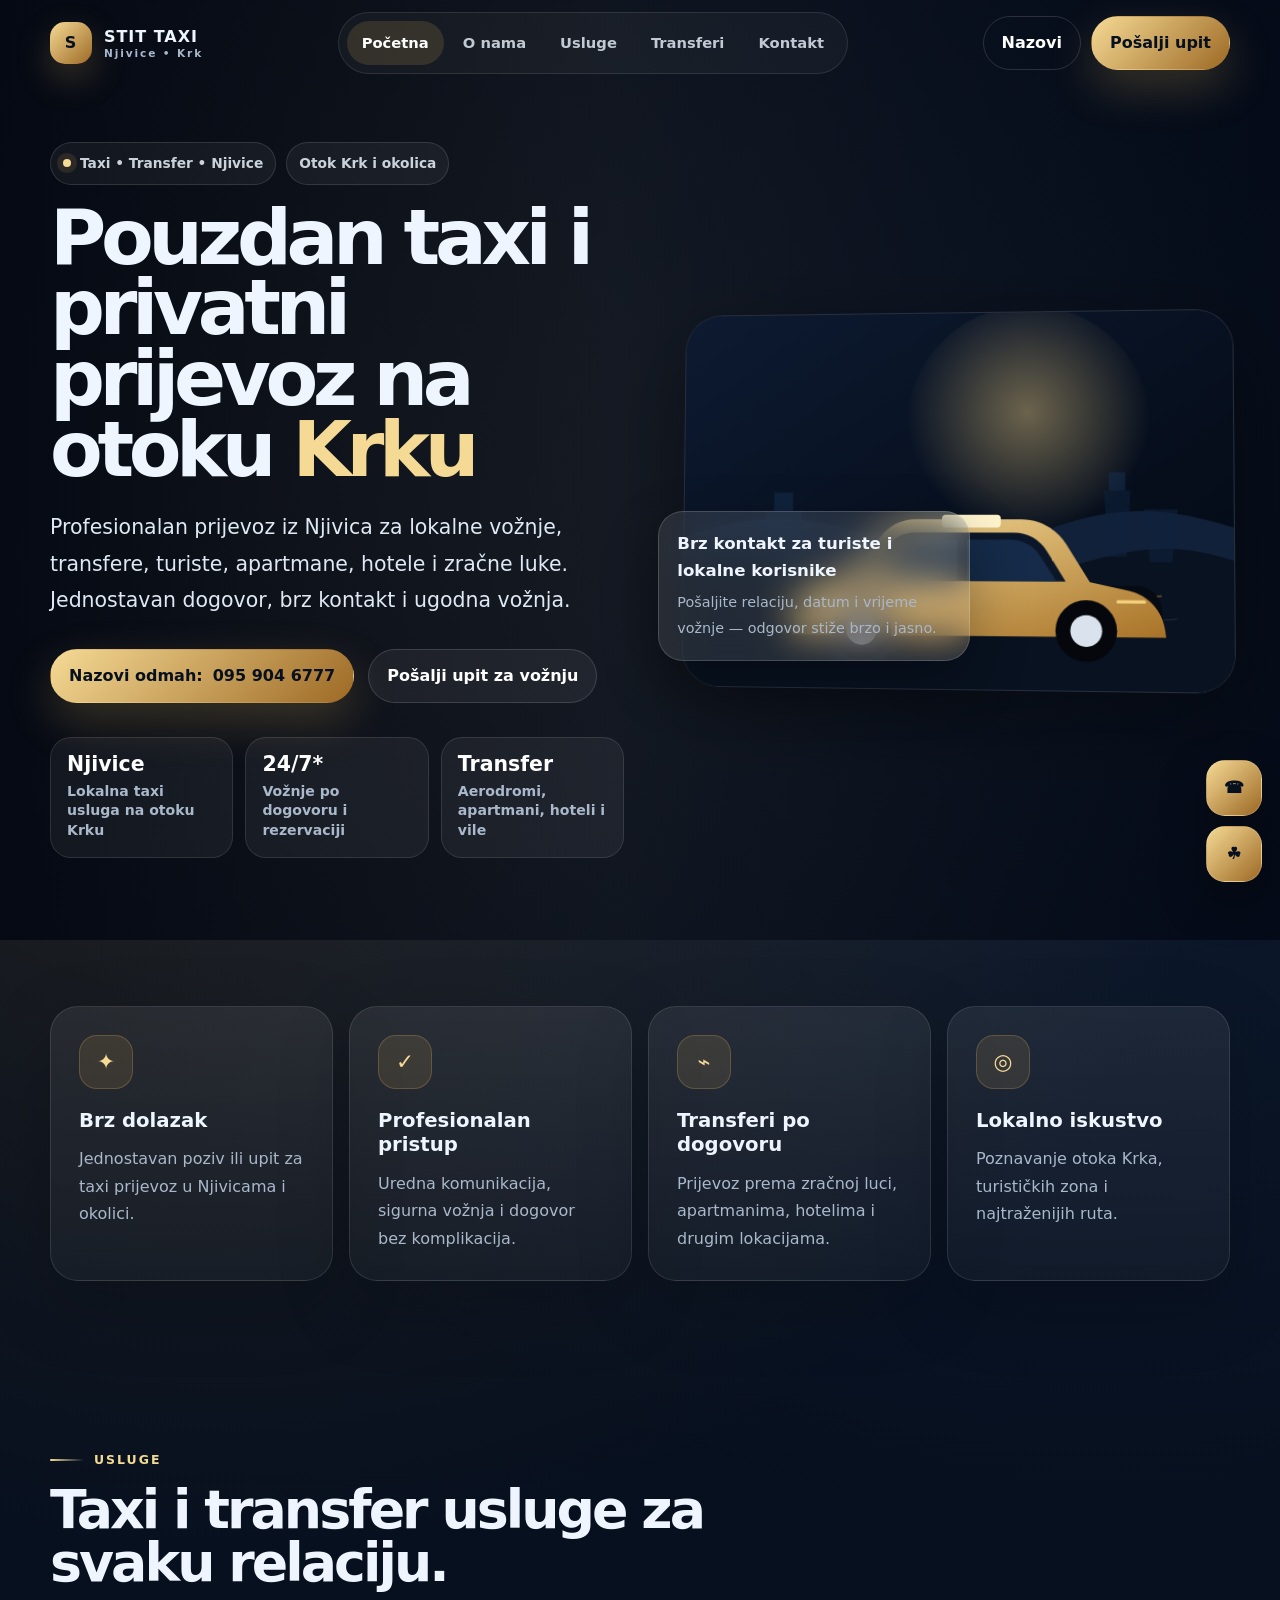
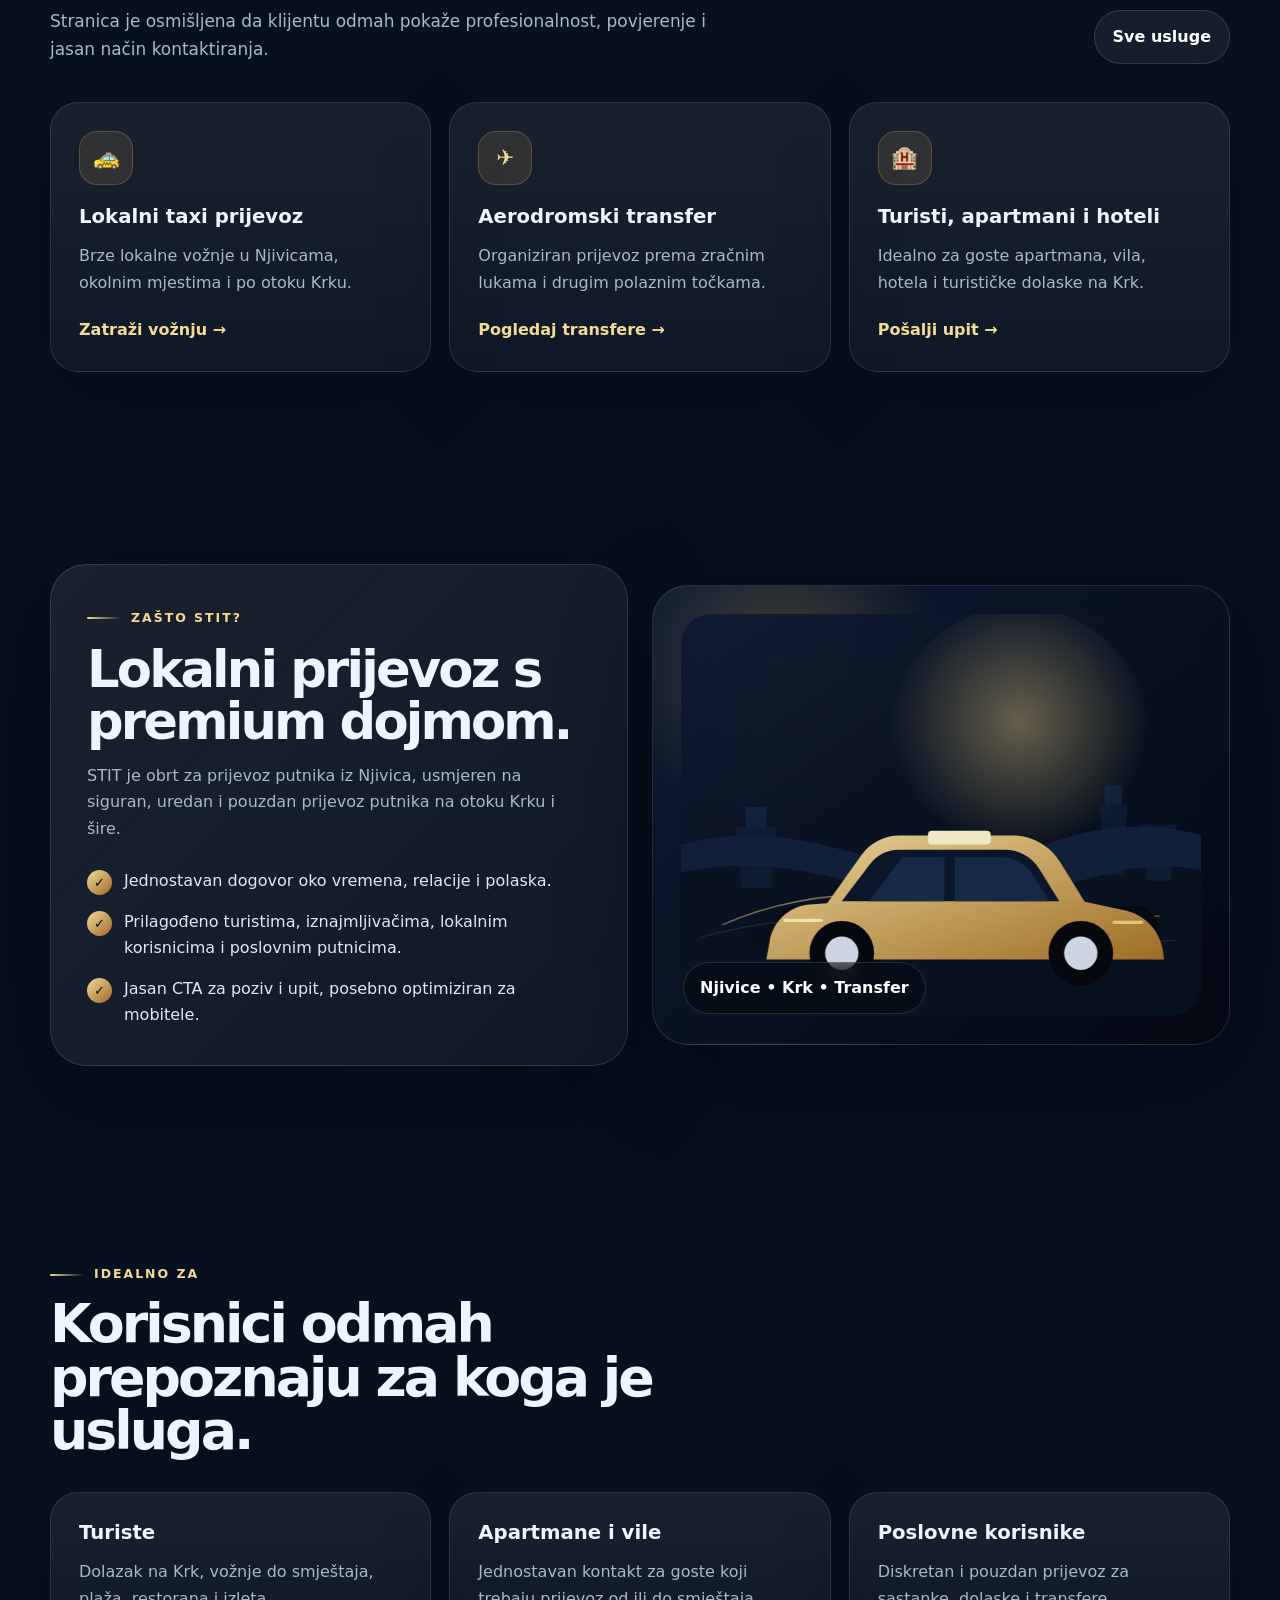
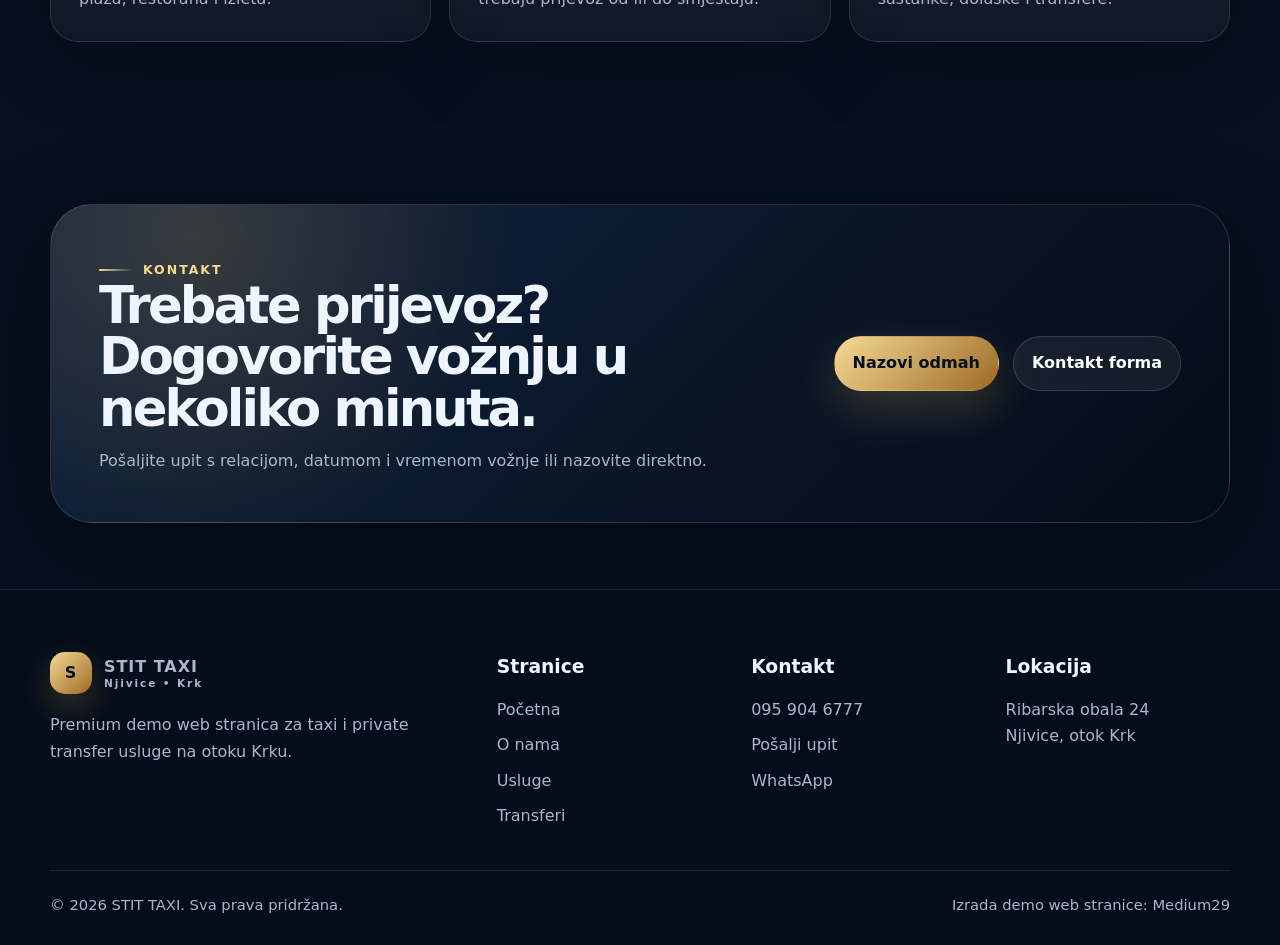
==== commit 62c7dd90: "2" ====
--- a/index.html
+++ b/index.html
@@ -1,422 +1,150 @@
 <!DOCTYPE html>
 <html lang="hr">
 <head>
-<meta charset="UTF-8">
-<meta name="viewport" content="width=device-width, initial-scale=1.0">
-<title>STIT Taxi — Privatni prijevoz i transferi, Njivice, Krk</title>
-<meta name="description" content="STIT — pouzdan taxi i privatni prijevoz na otoku Krku. Transferi za zračnu luku, apartmane, hotele, lokalne i međugradske vožnje iz Njivica.">
-<link rel="preconnect" href="https://fonts.googleapis.com">
-<link rel="preconnect" href="https://fonts.gstatic.com" crossorigin>
-<link href="https://fonts.googleapis.com/css2?family=Fraunces:ital,opsz,wght@0,9..144,400;0,9..144,500;0,9..144,600;1,9..144,500&family=Inter:wght@400;500;600;700&display=swap" rel="stylesheet">
-<link rel="stylesheet" href="style.css">
+  <meta charset="UTF-8" />
+  <meta name="viewport" content="width=device-width, initial-scale=1.0" />
+  <title>STIT TAXI | Taxi i privatni transferi na otoku Krku</title>
+  <meta name="description" content="STIT TAXI - pouzdan taxi i privatni prijevoz iz Njivica za lokalne vožnje, transfere, turiste, apartmane, hotele i zračne luke." />
+  <link rel="icon" href="assets/favicon.svg" type="image/svg+xml" />
+  <link rel="stylesheet" href="styles.css" />
 </head>
 <body>
-
-<div class="grain"></div>
-
-<!-- ============ NAV ============ -->
-<header class="nav">
-  <div class="wrap nav__inner">
-    <a href="index.html" class="nav__logo">STIT <span>Taxi · Njivice</span></a>
-    <nav class="nav__links">
-      <a href="index.html" class="active">Početna</a>
-      <a href="o-nama.html">O nama</a>
-      <a href="usluge.html">Usluge</a>
-      <a href="transferi.html">Transferi</a>
-      <a href="kontakt.html">Kontakt</a>
-    </nav>
-    <div class="nav__cta">
-      <a href="tel:+385959046777" class="nav__phone">
-        <svg width="16" height="16" viewBox="0 0 24 24" fill="none" stroke="currentColor" stroke-width="2" stroke-linecap="round" stroke-linejoin="round"><path d="M22 16.92v3a2 2 0 0 1-2.18 2 19.79 19.79 0 0 1-8.63-3.07 19.5 19.5 0 0 1-6-6 19.79 19.79 0 0 1-3.07-8.67A2 2 0 0 1 4.11 2h3a2 2 0 0 1 2 1.72 12.84 12.84 0 0 0 .7 2.81 2 2 0 0 1-.45 2.11L8.09 9.91a16 16 0 0 0 6 6l1.27-1.27a2 2 0 0 1 2.11-.45 12.84 12.84 0 0 0 2.81.7A2 2 0 0 1 22 16.92z"/></svg>
-        095 904 6777
+  <header class="header">
+    <div class="container nav">
+      <a class="logo" href="index.html" aria-label="STIT TAXI početna">
+        <span class="logo-mark">S</span>
+        <span>STIT TAXI <small>Njivice • Krk</small></span>
       </a>
-      <a href="kontakt.html" class="btn btn-ghost">Pošalji upit</a>
-      <a href="tel:+385959046777" class="btn btn-primary">
-        <svg viewBox="0 0 24 24" fill="none" stroke="currentColor" stroke-width="2" stroke-linecap="round" stroke-linejoin="round"><path d="M22 16.92v3a2 2 0 0 1-2.18 2 19.79 19.79 0 0 1-8.63-3.07 19.5 19.5 0 0 1-6-6 19.79 19.79 0 0 1-3.07-8.67A2 2 0 0 1 4.11 2h3a2 2 0 0 1 2 1.72 12.84 12.84 0 0 0 .7 2.81 2 2 0 0 1-.45 2.11L8.09 9.91a16 16 0 0 0 6 6l1.27-1.27a2 2 0 0 1 2.11-.45 12.84 12.84 0 0 0 2.81.7A2 2 0 0 1 22 16.92z"/></svg>
-        Nazovi odmah
-      </a>
-    </div>
-    <button class="nav__burger" aria-label="Meni"><span></span><span></span><span></span></button>
-  </div>
-</header>
-
-<!-- ============ MOBILE MENU ============ -->
-<div class="mobile-menu">
-  <a href="index.html" class="active">Početna</a>
-  <a href="o-nama.html">O nama</a>
-  <a href="usluge.html">Usluge</a>
-  <a href="transferi.html">Transferi</a>
-  <a href="kontakt.html">Kontakt</a>
-  <div class="mobile-menu__foot">
-    <a href="tel:+385959046777" class="btn btn-primary">
-      <svg viewBox="0 0 24 24" fill="none" stroke="currentColor" stroke-width="2" stroke-linecap="round" stroke-linejoin="round"><path d="M22 16.92v3a2 2 0 0 1-2.18 2 19.79 19.79 0 0 1-8.63-3.07 19.5 19.5 0 0 1-6-6 19.79 19.79 0 0 1-3.07-8.67A2 2 0 0 1 4.11 2h3a2 2 0 0 1 2 1.72 12.84 12.84 0 0 0 .7 2.81 2 2 0 0 1-.45 2.11L8.09 9.91a16 16 0 0 0 6 6l1.27-1.27a2 2 0 0 1 2.11-.45 12.84 12.84 0 0 0 2.81.7A2 2 0 0 1 22 16.92z"/></svg>
-      Nazovi odmah · 095 904 6777
-    </a>
-    <a href="kontakt.html" class="btn btn-ghost">Pošalji upit</a>
-  </div>
-</div>
-
-<!-- ============ HERO ============ -->
-<section class="hero">
-  <div class="hero__bg">
-    <img src="images/hero-coastal-drive.jpg" alt="Premium vozilo na obalnoj cesti otoka Krka noću">
-  </div>
-
-  <div class="wrap">
-    <div class="hero__content">
-      <div class="eyebrow hero__eyebrow">STIT · Obrt za prijevoz putnika</div>
-      <h1>Pouzdan taxi i <em>privatni prijevoz</em> na otoku Krku</h1>
-      <p class="hero__sub">Profesionalan prijevoz iz Njivica za lokalne vožnje, transfere, turiste, apartmane, hotele i zračne luke.</p>
-      <div class="hero__cta">
-        <a href="tel:+385959046777" class="btn btn-primary">
-          <svg viewBox="0 0 24 24" fill="none" stroke="currentColor" stroke-width="2" stroke-linecap="round" stroke-linejoin="round"><path d="M22 16.92v3a2 2 0 0 1-2.18 2 19.79 19.79 0 0 1-8.63-3.07 19.5 19.5 0 0 1-6-6 19.79 19.79 0 0 1-3.07-8.67A2 2 0 0 1 4.11 2h3a2 2 0 0 1 2 1.72 12.84 12.84 0 0 0 .7 2.81 2 2 0 0 1-.45 2.11L8.09 9.91a16 16 0 0 0 6 6l1.27-1.27a2 2 0 0 1 2.11-.45 12.84 12.84 0 0 0 2.81.7A2 2 0 0 1 22 16.92z"/></svg>
-          Nazovi odmah
-        </a>
-        <a href="kontakt.html" class="btn btn-ghost">
-          Pošalji upit
-          <svg viewBox="0 0 24 24" fill="none" stroke="currentColor" stroke-width="2" stroke-linecap="round" stroke-linejoin="round"><path d="M5 12h14M12 5l7 7-7 7"/></svg>
-        </a>
-      </div>
-      <div class="hero__trust">
-        <span>Njivice · Otok Krk</span>
-        <span>Transferi po dogovoru</span>
-        <span>Brz kontakt</span>
+      <nav class="nav-links" aria-label="Glavna navigacija">
+        <a class="active" href="index.html">Početna</a>
+        <a href="o-nama.html">O nama</a>
+        <a href="usluge.html">Usluge</a>
+        <a href="transferi.html">Transferi</a>
+        <a href="kontakt.html">Kontakt</a>
+      </nav>
+      <div class="nav-actions">
+        <a class="btn btn-ghost" href="tel:+385959046777">Nazovi</a>
+        <a class="btn btn-primary" href="kontakt.html">Pošalji upit</a>
+        <button class="menu-btn" type="button" aria-label="Otvori izbornik" aria-expanded="false"><span></span><span></span><span></span></button>
       </div>
     </div>
-  </div>
+  </header>
 
-  <!-- Signature element: animated coastal route -->
-  <div class="hero__route">
-    <svg class="route-svg" viewBox="0 0 600 520" xmlns="http://www.w3.org/2000/svg">
-      <defs>
-        <linearGradient id="routeGrad" x1="0" y1="0" x2="1" y2="1">
-          <stop offset="0%" stop-color="#e8c987"/>
-          <stop offset="100%" stop-color="#8a6a32"/>
-        </linearGradient>
-      </defs>
-      <!-- island outline (stylised Krk silhouette) -->
-      <path d="M40 180 C 70 120, 160 80, 240 95 C 310 108, 360 60, 440 75 C 510 88, 560 150, 540 230 C 525 295, 470 330, 430 380 C 400 420, 350 470, 280 460 C 210 450, 190 400, 140 380 C 80 355, 30 280, 40 180 Z"
-            fill="none" stroke="rgba(255,255,255,0.10)" stroke-width="2"/>
-      <!-- route line: Njivice -> airport -->
-      <path class="route-line" d="M150 360 C 200 340, 230 300, 260 270 C 300 230, 340 200, 400 170 C 440 150, 480 130, 520 110"
-            fill="none" stroke="url(#routeGrad)" stroke-width="2.5" stroke-linecap="round"/>
-      <!-- Njivice point -->
-      <circle cx="150" cy="360" r="5" fill="#e8c987"/>
-      <circle class="route-pulse" cx="150" cy="360" r="4" fill="none" stroke="#e8c987" stroke-width="1.5"/>
-      <text x="166" y="364" fill="rgba(244,241,234,0.7)" font-family="Inter, sans-serif" font-size="13" font-weight="600" letter-spacing="1">NJIVICE</text>
-      <!-- airport point -->
-      <circle cx="520" cy="110" r="5" fill="#e8c987"/>
-      <circle class="route-pulse" cx="520" cy="110" r="4" fill="none" stroke="#e8c987" stroke-width="1.5" style="animation-delay:1.3s"/>
-      <text x="420" y="100" fill="rgba(244,241,234,0.7)" font-family="Inter, sans-serif" font-size="13" font-weight="600" letter-spacing="1">ZRAČNA LUKA</text>
-      <!-- mid point: hotels/apartments -->
-      <circle cx="300" cy="240" r="4" fill="rgba(232,201,135,0.6)"/>
-      <text x="312" y="244" fill="rgba(244,241,234,0.45)" font-family="Inter, sans-serif" font-size="12">apartmani · hoteli</text>
-    </svg>
-  </div>
-
-  <div class="hero__scroll">
-    <div class="hero__scroll-line"></div>
-    Scroll
-  </div>
-</section>
-
-<!-- ============ INTRO ============ -->
-<section class="section section--tight">
-  <div class="wrap">
-    <div class="grid-2">
-      <div data-reveal>
-        <div class="eyebrow">O usluzi</div>
-        <h2 style="font-size: clamp(1.8rem, 3.4vw, 2.6rem); margin: 16px 0 20px;">Vaš pouzdan suputnik na otoku Krku</h2>
-        <p class="lede" style="max-width: 56ch;">STIT je obrt za prijevoz putnika iz Njivica koji nudi siguran, uredan i profesionalan prijevoz — od kratke vožnje do centra do transfera prema zračnoj luci. Brz dogovor, jasna komunikacija i vozilo na vrijeme, svaki put.</p>
-      </div>
-      <div class="counters" data-reveal data-reveal-delay="2" style="border: none; padding: 0;">
-        <div class="counter">
-          <div class="counter__num"><span data-count="24">0</span>/<span data-count="7">0</span></div>
-          <div class="counter__label">Dostupnost po dogovoru</div>
+  <main>
+    <section class="hero">
+      <div class="container hero-grid">
+        <div class="hero-copy reveal">
+          <div class="eyebrow">
+            <span class="badge"><span class="badge-dot"></span> Taxi • Transfer • Njivice</span>
+            <span class="badge">Otok Krk i okolica</span>
+          </div>
+          <h1>Pouzdan taxi i privatni prijevoz na otoku <span class="gold">Krku</span></h1>
+          <p class="lead">Profesionalan prijevoz iz Njivica za lokalne vožnje, transfere, turiste, apartmane, hotele i zračne luke. Jednostavan dogovor, brz kontakt i ugodna vožnja.</p>
+          <div class="hero-actions">
+            <a class="btn btn-primary" href="tel:+385959046777">Nazovi odmah: <span data-phone></span></a>
+            <a class="btn" href="kontakt.html">Pošalji upit za vožnju</a>
+          </div>
+          <div class="hero-meta">
+            <div class="meta-card"><strong>Njivice</strong><span>Lokalna taxi usluga na otoku Krku</span></div>
+            <div class="meta-card"><strong>24/7*</strong><span>Vožnje po dogovoru i rezervaciji</span></div>
+            <div class="meta-card"><strong>Transfer</strong><span>Aerodromi, apartmani, hoteli i vile</span></div>
+          </div>
         </div>
-        <div class="counter">
-          <div class="counter__num"><span data-count="1">0</span></div>
-          <div class="counter__label">Lokacija — Njivice, Krk</div>
-        </div>
-        <div class="counter">
-          <div class="counter__num"><span data-count="8">0</span>+</div>
-          <div class="counter__label">Vrsta usluga prijevoza</div>
-        </div>
-        <div class="counter">
-          <div class="counter__num"><span data-count="100">0</span>%</div>
-          <div class="counter__label">Prijevoz po dogovoru</div>
+        <div class="hero-visual reveal delay-1">
+          <div class="visual-frame"><img src="assets/hero-transfer.svg" alt="Premium taxi i transfer vozilo na obali" /></div>
+          <div class="float-card">
+            <strong>Brz kontakt za turiste i lokalne korisnike</strong>
+            <span>Pošaljite relaciju, datum i vrijeme vožnje — odgovor stiže brzo i jasno.</span>
+          </div>
         </div>
       </div>
-    </div>
-  </div>
-</section>
+    </section>
 
-<!-- ============ SERVICE CARDS ============ -->
-<section class="section section--divider">
-  <div class="wrap">
-    <div class="section__head" data-reveal>
-      <div class="eyebrow">Usluge</div>
-      <h2>Prijevoz prilagođen vašim potrebama</h2>
-      <p class="lede">Od jutarnje vožnje do trajekta, do večernjeg transfera za gosti apartmana — STIT pokriva sve relacije na otoku Krku, brzo i bez stresa.</p>
-    </div>
+    <section class="section-sm">
+      <div class="container grid-4">
+        <div class="card reveal"><div class="icon">✦</div><h3>Brz dolazak</h3><p>Jednostavan poziv ili upit za taxi prijevoz u Njivicama i okolici.</p></div>
+        <div class="card reveal delay-1"><div class="icon">✓</div><h3>Profesionalan pristup</h3><p>Uredna komunikacija, sigurna vožnja i dogovor bez komplikacija.</p></div>
+        <div class="card reveal delay-2"><div class="icon">⌁</div><h3>Transferi po dogovoru</h3><p>Prijevoz prema zračnoj luci, apartmanima, hotelima i drugim lokacijama.</p></div>
+        <div class="card reveal delay-3"><div class="icon">◎</div><h3>Lokalno iskustvo</h3><p>Poznavanje otoka Krka, turističkih zona i najtraženijih ruta.</p></div>
+      </div>
+    </section>
 
-    <div class="card-grid">
-      <div class="card" data-reveal data-reveal-delay="1">
-        <div class="card__icon">
-          <svg viewBox="0 0 24 24" fill="none" stroke="currentColor" stroke-width="1.8" stroke-linecap="round" stroke-linejoin="round"><path d="M3 12h18M3 12a2 2 0 0 1 2-2h14a2 2 0 0 1 2 2M3 12v5a1 1 0 0 0 1 1h1a2 2 0 0 0 4 0h6a2 2 0 0 0 4 0h1a1 1 0 0 0 1-1v-5M5 10l1.5-4h11L19 10"/></svg>
+    <section class="section" id="usluge">
+      <div class="container">
+        <div class="section-head reveal">
+          <div class="section-title">
+            <span class="kicker">Usluge</span>
+            <h2>Taxi i transfer usluge za svaku relaciju.</h2>
+            <p>Stranica je osmišljena da klijentu odmah pokaže profesionalnost, povjerenje i jasan način kontaktiranja.</p>
+          </div>
+          <a class="btn" href="usluge.html">Sve usluge</a>
         </div>
-        <h3>Lokalni taxi prijevoz</h3>
-        <p>Brza i pouzdana vožnja po Njivicama i okolici otoka Krka — za svakodnevne potrebe, sastanke ili izlaske.</p>
-        <a href="usluge.html" class="card__link">Zatraži vožnju <svg viewBox="0 0 24 24" fill="none" stroke="currentColor" stroke-width="2" stroke-linecap="round" stroke-linejoin="round"><path d="M5 12h14M12 5l7 7-7 7"/></svg></a>
-      </div>
-
-      <div class="card" data-reveal data-reveal-delay="2">
-        <div class="card__icon">
-          <svg viewBox="0 0 24 24" fill="none" stroke="currentColor" stroke-width="1.8" stroke-linecap="round" stroke-linejoin="round"><path d="M12 2C8 2 5 5.5 5 9.5c0 5 7 12.5 7 12.5s7-7.5 7-12.5C19 5.5 16 2 12 2z"/><circle cx="12" cy="9.5" r="2.5"/></svg>
-        </div>
-        <h3>Prijevoz turista</h3>
-        <p>Razgledavanje otoka, plaže, restorani i znamenitosti — opustite se i prepustite vožnju nama.</p>
-        <a href="usluge.html" class="card__link">Zatraži vožnju <svg viewBox="0 0 24 24" fill="none" stroke="currentColor" stroke-width="2" stroke-linecap="round" stroke-linejoin="round"><path d="M5 12h14M12 5l7 7-7 7"/></svg></a>
-      </div>
-
-      <div class="card" data-reveal data-reveal-delay="3">
-        <div class="card__icon">
-          <svg viewBox="0 0 24 24" fill="none" stroke="currentColor" stroke-width="1.8" stroke-linecap="round" stroke-linejoin="round"><path d="M2 22h20M6 22V12l6-9 6 9v10M10 22v-6h4v6M9 7h6M8 10h8"/></svg>
-        </div>
-        <h3>Transfer do zračne luke</h3>
-        <p>Sigurno i na vrijeme do zračne luke Rijeka ili drugih aerodroma — bez žurbe i bez brige za parking.</p>
-        <a href="transferi.html" class="card__link">Zatraži vožnju <svg viewBox="0 0 24 24" fill="none" stroke="currentColor" stroke-width="2" stroke-linecap="round" stroke-linejoin="round"><path d="M5 12h14M12 5l7 7-7 7"/></svg></a>
-      </div>
-
-      <div class="card" data-reveal data-reveal-delay="4">
-        <div class="card__icon">
-          <svg viewBox="0 0 24 24" fill="none" stroke="currentColor" stroke-width="1.8" stroke-linecap="round" stroke-linejoin="round"><path d="M3 21h18M5 21V7l8-4 8 4v14M9 21v-4h6v4M9 9h.01M15 9h.01M9 13h.01M15 13h.01"/></svg>
-        </div>
-        <h3>Gosti apartmana i hotela</h3>
-        <p>Dolasci i odlasci za vaše gosti — od trajekta ili autobusne stanice direktno do smještaja.</p>
-        <a href="usluge.html" class="card__link">Zatraži vožnju <svg viewBox="0 0 24 24" fill="none" stroke="currentColor" stroke-width="2" stroke-linecap="round" stroke-linejoin="round"><path d="M5 12h14M12 5l7 7-7 7"/></svg></a>
-      </div>
-
-      <div class="card" data-reveal data-reveal-delay="5">
-        <div class="card__icon">
-          <svg viewBox="0 0 24 24" fill="none" stroke="currentColor" stroke-width="1.8" stroke-linecap="round" stroke-linejoin="round"><path d="M9 18V5l12-2v13M9 9l12-2M6 18a3 3 0 1 0 0 6 3 3 0 1 0 0-6zM18 16a3 3 0 1 0 0 6 3 3 0 1 0 0-6z"/></svg>
-        </div>
-        <h3>Međugradske vožnje</h3>
-        <p>Povezivanje s drugim gradovima na otoku i kopnu, prema dogovorenoj relaciji i terminu.</p>
-        <a href="usluge.html" class="card__link">Zatraži vožnju <svg viewBox="0 0 24 24" fill="none" stroke="currentColor" stroke-width="2" stroke-linecap="round" stroke-linejoin="round"><path d="M5 12h14M12 5l7 7-7 7"/></svg></a>
-      </div>
-
-      <div class="card" data-reveal data-reveal-delay="6">
-        <div class="card__icon">
-          <svg viewBox="0 0 24 24" fill="none" stroke="currentColor" stroke-width="1.8" stroke-linecap="round" stroke-linejoin="round"><path d="M21 12a9 9 0 1 1-9-9c.46 0 .92.03 1.36.1A7 7 0 0 0 12 17a7 7 0 0 0 6.9-5.36c.07.44.1.9.1 1.36z"/></svg>
-        </div>
-        <h3>Privatni transfer po dogovoru</h3>
-        <p>Posebne relacije, prilagođeno vrijeme polaska i dodatna fleksibilnost za vaš plan putovanja.</p>
-        <a href="transferi.html" class="card__link">Zatraži vožnju <svg viewBox="0 0 24 24" fill="none" stroke="currentColor" stroke-width="2" stroke-linecap="round" stroke-linejoin="round"><path d="M5 12h14M12 5l7 7-7 7"/></svg></a>
-      </div>
-    </div>
-  </div>
-</section>
-
-<!-- ============ WHY US ============ -->
-<section class="section section--divider">
-  <div class="wrap">
-    <div class="section__head section__head--center" data-reveal>
-      <div class="eyebrow">Zašto odabrati nas</div>
-      <h2>Detalji koji prave razliku</h2>
-    </div>
-
-    <div class="value-grid" data-reveal data-reveal-delay="1">
-      <div class="value">
-        <div class="value__icon"><svg viewBox="0 0 24 24" fill="none" stroke="currentColor" stroke-width="1.6" stroke-linecap="round" stroke-linejoin="round"><path d="M12 22s8-4 8-10V5l-8-3-8 3v7c0 6 8 10 8 10z"/></svg></div>
-        <h4>Pouzdanost</h4>
-        <p>Vozilo dolazi na vrijeme, na dogovorenu lokaciju.</p>
-      </div>
-      <div class="value">
-        <div class="value__icon"><svg viewBox="0 0 24 24" fill="none" stroke="currentColor" stroke-width="1.6" stroke-linecap="round" stroke-linejoin="round"><path d="M17 21v-2a4 4 0 0 0-4-4H5a4 4 0 0 0-4 4v2"/><circle cx="9" cy="7" r="4"/><path d="M23 21v-2a4 4 0 0 0-3-3.87"/><path d="M16 3.13a4 4 0 0 1 0 7.75"/></svg></div>
-        <h4>Diskrecija</h4>
-        <p>Mirna i profesionalna vožnja, bez nepotrebne pažnje.</p>
-      </div>
-      <div class="value">
-        <div class="value__icon"><svg viewBox="0 0 24 24" fill="none" stroke="currentColor" stroke-width="1.6" stroke-linecap="round" stroke-linejoin="round"><rect x="3" y="3" width="18" height="18" rx="2"/><path d="M9 9h6v6H9z"/></svg></div>
-        <h4>Profesionalnost</h4>
-        <p>Uredno vozilo i jasna, brza komunikacija.</p>
-      </div>
-      <div class="value">
-        <div class="value__icon"><svg viewBox="0 0 24 24" fill="none" stroke="currentColor" stroke-width="1.6" stroke-linecap="round" stroke-linejoin="round"><path d="M3 11l19-9-9 19-2-8-8-2z"/></svg></div>
-        <h4>Lokalno iskustvo</h4>
-        <p>Poznavanje svih relacija, kratica i rasporeda na Krku.</p>
-      </div>
-      <div class="value">
-        <div class="value__icon"><svg viewBox="0 0 24 24" fill="none" stroke="currentColor" stroke-width="1.6" stroke-linecap="round" stroke-linejoin="round"><path d="M12 22s8-4 8-10V5l-8-3-8 3v7c0 6 8 10 8 10z"/><path d="M9 12l2 2 4-4"/></svg></div>
-        <h4>Sigurnost putnika</h4>
-        <p>Pažljiva vožnja i siguran dolazak na odredište.</p>
-      </div>
-    </div>
-  </div>
-</section>
-
-<!-- ============ FOR TOURISTS / APARTMENTS ============ -->
-<section class="section section--divider">
-  <div class="wrap">
-    <div class="grid-2">
-      <div class="feature-media" data-reveal>
-        <img src="images/about-vehicle.jpg" alt="Vozilo STIT Taxi na noćnoj cesti uz obalu otoka Krka">
-        <div class="feature-media__caption">
-          <span>Njivice → Vaša destinacija</span>
-          Vožnja koja izgleda kao dio odmora, ne kao njegov prekid.
+        <div class="grid-3">
+          <article class="card reveal"><div class="icon">🚕</div><h3>Lokalni taxi prijevoz</h3><p>Brze lokalne vožnje u Njivicama, okolnim mjestima i po otoku Krku.</p><a class="card-link" href="kontakt.html">Zatraži vožnju →</a></article>
+          <article class="card reveal delay-1"><div class="icon">✈</div><h3>Aerodromski transfer</h3><p>Organiziran prijevoz prema zračnim lukama i drugim polaznim točkama.</p><a class="card-link" href="transferi.html">Pogledaj transfere →</a></article>
+          <article class="card reveal delay-2"><div class="icon">🏨</div><h3>Turisti, apartmani i hoteli</h3><p>Idealno za goste apartmana, vila, hotela i turističke dolaske na Krk.</p><a class="card-link" href="kontakt.html">Pošalji upit →</a></article>
         </div>
       </div>
-      <div data-reveal data-reveal-delay="2">
-        <div class="eyebrow">Za turiste, apartmane i lokalne vožnje</div>
-        <h2 style="font-size: clamp(1.8rem, 3.4vw, 2.6rem); margin: 16px 0 22px;">Idealno rješenje za vaš dolazak i odlazak</h2>
-        <p class="lede" style="max-width: 50ch; margin-bottom: 28px;">Vlasnici apartmana i hoteli mogu gostima preporučiti siguran prijevoz od trajekta do vrata smještaja. Turisti dobivaju opuštenu vožnju do plaža i znamenitosti, a lokalno stanovništvo pouzdanu opciju za svakodnevne potrebe.</p>
-        <ul class="value-list">
-          <li>
-            <span class="check"><svg viewBox="0 0 24 24" fill="none" stroke="currentColor" stroke-width="3" stroke-linecap="round" stroke-linejoin="round"><path d="M20 6 9 17l-5-5"/></svg></span>
-            <div><strong>Dočekamo vas na trajektu ili stanici</strong><span class="desc">Direktno do apartmana, vile ili hotela.</span></div>
-          </li>
-          <li>
-            <span class="check"><svg viewBox="0 0 24 24" fill="none" stroke="currentColor" stroke-width="3" stroke-linecap="round" stroke-linejoin="round"><path d="M20 6 9 17l-5-5"/></svg></span>
-            <div><strong>Fleksibilni termini</strong><span class="desc">Rane jutarnje i kasne noćne vožnje po rezervaciji.</span></div>
-          </li>
-          <li>
-            <span class="check"><svg viewBox="0 0 24 24" fill="none" stroke="currentColor" stroke-width="3" stroke-linecap="round" stroke-linejoin="round"><path d="M20 6 9 17l-5-5"/></svg></span>
-            <div><strong>Dogovor unaprijed</strong><span class="desc">Pošaljite upit s detaljima, mi se javljamo brzo.</span></div>
-          </li>
-        </ul>
+    </section>
+
+    <section class="section">
+      <div class="container grid-2">
+        <div class="split-panel reveal">
+          <span class="kicker">Zašto STIT?</span>
+          <h2 class="section-title" style="font-size:clamp(2rem,4vw,3.6rem);line-height:1;letter-spacing:-.055em;margin:16px 0;">Lokalni prijevoz s premium dojmom.</h2>
+          <p style="color:var(--muted);">STIT je obrt za prijevoz putnika iz Njivica, usmjeren na siguran, uredan i pouzdan prijevoz putnika na otoku Krku i šire.</p>
+          <ul class="lux-list">
+            <li><span class="tick">✓</span><span>Jednostavan dogovor oko vremena, relacije i polaska.</span></li>
+            <li><span class="tick">✓</span><span>Prilagođeno turistima, iznajmljivačima, lokalnim korisnicima i poslovnim putnicima.</span></li>
+            <li><span class="tick">✓</span><span>Jasan CTA za poziv i upit, posebno optimiziran za mobitele.</span></li>
+          </ul>
+        </div>
+        <div class="photo-tile reveal delay-1"></div>
       </div>
-    </div>
-  </div>
-</section>
+    </section>
 
-<!-- ============ CTA BANNER ============ -->
-<section class="section">
-  <div class="wrap">
-    <div class="cta-banner" data-reveal>
-      <div class="eyebrow" style="justify-content:center; display:flex;">Trebate prijevoz?</div>
-      <h2>Javite se i dogovorite vožnju u nekoliko minuta</h2>
-      <p>Nazovite ili pošaljite upit s relacijom, terminom i brojem putnika — odgovaramo brzo i jasno.</p>
-      <div class="cta-banner__actions">
-        <a href="tel:+385959046777" class="btn btn-primary">
-          <svg viewBox="0 0 24 24" fill="none" stroke="currentColor" stroke-width="2" stroke-linecap="round" stroke-linejoin="round"><path d="M22 16.92v3a2 2 0 0 1-2.18 2 19.79 19.79 0 0 1-8.63-3.07 19.5 19.5 0 0 1-6-6 19.79 19.79 0 0 1-3.07-8.67A2 2 0 0 1 4.11 2h3a2 2 0 0 1 2 1.72 12.84 12.84 0 0 0 .7 2.81 2 2 0 0 1-.45 2.11L8.09 9.91a16 16 0 0 0 6 6l1.27-1.27a2 2 0 0 1 2.11-.45 12.84 12.84 0 0 0 2.81.7A2 2 0 0 1 22 16.92z"/></svg>
-          095 904 6777
-        </a>
-        <a href="kontakt.html" class="btn btn-ghost">Pošalji upit</a>
-      </div>
-    </div>
-  </div>
-</section>
-
-<!-- ============ CONTACT FORM (simple) ============ -->
-<section class="section section--divider">
-  <div class="wrap">
-    <div class="grid-2">
-      <div data-reveal>
-        <div class="eyebrow">Brzi upit</div>
-        <h2 style="font-size: clamp(1.8rem, 3.4vw, 2.6rem); margin: 16px 0 18px;">Pošaljite upit za vožnju</h2>
-        <p class="lede" style="max-width: 46ch; margin-bottom: 28px;">Ispunite kratku formu s osnovnim podacima — javljamo se s potvrdom termina i cijene u najkraćem mogućem roku.</p>
-        <div class="tag-row">
-          <span class="tag">Odgovor isti dan</span>
-          <span class="tag">Bez obaveze</span>
-          <span class="tag">Dogovor putem poziva ili poruke</span>
+    <section class="section">
+      <div class="container">
+        <div class="section-title reveal">
+          <span class="kicker">Idealno za</span>
+          <h2>Korisnici odmah prepoznaju za koga je usluga.</h2>
+        </div>
+        <div class="grid-3" style="margin-top:34px;">
+          <div class="card reveal"><h3>Turiste</h3><p>Dolazak na Krk, vožnje do smještaja, plaža, restorana i izleta.</p></div>
+          <div class="card reveal delay-1"><h3>Apartmane i vile</h3><p>Jednostavan kontakt za goste koji trebaju prijevoz od ili do smještaja.</p></div>
+          <div class="card reveal delay-2"><h3>Poslovne korisnike</h3><p>Diskretan i pouzdan prijevoz za sastanke, dolaske i transfere.</p></div>
         </div>
       </div>
+    </section>
 
-      <form class="form-card" data-contact-form data-reveal data-reveal-delay="2">
-        <div class="form-grid">
-          <div class="field">
-            <label for="h-name">Ime i prezime</label>
-            <input id="h-name" type="text" name="name" placeholder="Vaše ime" required>
-          </div>
-          <div class="field">
-            <label for="h-phone">Broj telefona</label>
-            <input id="h-phone" type="tel" name="phone" placeholder="+385 9X XXX XXXX" required>
-          </div>
-          <div class="field field--full">
-            <label for="h-relation">Relacija</label>
-            <input id="h-relation" type="text" name="relation" placeholder="npr. Njivice → Zračna luka Rijeka">
-          </div>
-          <div class="field field--full">
-            <label for="h-message">Poruka</label>
-            <textarea id="h-message" name="message" placeholder="Datum, vrijeme, broj putnika i ostale napomene"></textarea>
-          </div>
+    <section class="section-sm">
+      <div class="container cta-band reveal">
+        <div>
+          <span class="kicker">Kontakt</span>
+          <h2>Trebate prijevoz? Dogovorite vožnju u nekoliko minuta.</h2>
+          <p>Pošaljite upit s relacijom, datumom i vremenom vožnje ili nazovite direktno.</p>
         </div>
-        <div class="form-foot">
-          <p class="form-note">Slanjem upita prihvaćate da vas kontaktiramo radi dogovora vožnje.</p>
-          <button type="submit" class="btn btn-primary">
-            Pošalji upit
-            <svg viewBox="0 0 24 24" fill="none" stroke="currentColor" stroke-width="2" stroke-linecap="round" stroke-linejoin="round"><path d="M22 2 11 13M22 2l-7 20-4-9-9-4 20-7z"/></svg>
-          </button>
+        <div class="hero-actions" style="margin:0;justify-content:flex-end;">
+          <a class="btn btn-primary" href="tel:+385959046777">Nazovi odmah</a>
+          <a class="btn" href="kontakt.html">Kontakt forma</a>
         </div>
-      </form>
+      </div>
+    </section>
+  </main>
+
+  <footer class="footer">
+    <div class="container">
+      <div class="footer-grid">
+        <div><a class="logo" href="index.html"><span class="logo-mark">S</span><span>STIT TAXI <small>Njivice • Krk</small></span></a><p style="margin-top:18px;max-width:420px;">Premium demo web stranica za taxi i private transfer usluge na otoku Krku.</p></div>
+        <div><h3>Stranice</h3><div class="footer-links"><a href="index.html">Početna</a><a href="o-nama.html">O nama</a><a href="usluge.html">Usluge</a><a href="transferi.html">Transferi</a></div></div>
+        <div><h3>Kontakt</h3><div class="footer-links"><a href="tel:+385959046777">095 904 6777</a><a href="kontakt.html">Pošalji upit</a><a href="https://wa.me/385959046777" target="_blank" rel="noopener">WhatsApp</a></div></div>
+        <div><h3>Lokacija</h3><p>Ribarska obala 24<br>Njivice, otok Krk</p></div>
+      </div>
+      <div class="footer-bottom"><span>© <span data-year></span> STIT TAXI. Sva prava pridržana.</span><span>Izrada demo web stranice: Medium29</span></div>
     </div>
-  </div>
-</section>
+  </footer>
 
-<!-- ============ FOOTER ============ -->
-<footer class="footer">
-  <div class="wrap">
-    <div class="footer__top">
-      <div>
-        <div class="footer__logo">STIT <span style="color:var(--gold-bright);">Taxi</span></div>
-        <p class="footer__tag">Obrt za prijevoz putnika · Njivice, otok Krk. Profesionalan prijevoz za lokalne vožnje, turiste, transfere i posebne prigode.</p>
-      </div>
-      <div>
-        <h5>Navigacija</h5>
-        <ul>
-          <li><a href="index.html">Početna</a></li>
-          <li><a href="o-nama.html">O nama</a></li>
-          <li><a href="usluge.html">Usluge</a></li>
-          <li><a href="transferi.html">Transferi</a></li>
-        </ul>
-      </div>
-      <div>
-        <h5>Usluge</h5>
-        <ul>
-          <li><a href="usluge.html">Lokalni taxi prijevoz</a></li>
-          <li><a href="transferi.html">Transfer do zračne luke</a></li>
-          <li><a href="usluge.html">Privatni transfer</a></li>
-          <li><a href="usluge.html">Noćne vožnje</a></li>
-        </ul>
-      </div>
-      <div>
-        <h5>Kontakt</h5>
-        <ul>
-          <li><a href="tel:+385959046777">095 904 6777</a></li>
-          <li><a href="#">Ribarska obala 24, Njivice</a></li>
-          <li><a href="#">Otok Krk, Hrvatska</a></li>
-          <li><a href="kontakt.html">Pošalji upit →</a></li>
-        </ul>
-      </div>
-    </div>
-    <div class="divider-line"></div>
-    <div class="footer__bottom">
-      <span>© 2026 STIT — obrt za prijevoz putnika, vl. Stipe Prodan. Sva prava pridržana.</span>
-      <span>Njivice · Otok Krk</span>
-    </div>
-  </div>
-</footer>
-
-<!-- ============ FLOATING CTA ============ -->
-<div class="float-cta">
-  <a href="https://wa.me/385959046777" class="float-cta__whatsapp" aria-label="WhatsApp" target="_blank" rel="noopener">
-    <svg viewBox="0 0 24 24" fill="currentColor"><path d="M17.6 6.32A8.86 8.86 0 0 0 12.05 4a8.94 8.94 0 0 0-7.74 13.4L3 21l3.7-1.27a8.94 8.94 0 0 0 5.35 1.72h.01A8.94 8.94 0 0 0 21 12.5a8.86 8.86 0 0 0-2.65-6.18zm-5.55 13.7h-.01a7.4 7.4 0 0 1-4.5-1.55l-.32-.2-3.34 1.15 1.12-3.27-.21-.34a7.42 7.42 0 0 1 11.5-9.18 7.36 7.36 0 0 1 2.18 5.27 7.43 7.43 0 0 1-6.42 8.12zm4.07-5.56c-.22-.11-1.31-.65-1.51-.72-.2-.07-.35-.11-.5.11-.15.21-.57.72-.7.87-.13.15-.26.16-.48.05-.22-.1-.94-.35-1.78-1.1a6.66 6.66 0 0 1-1.23-1.53c-.13-.22-.01-.34.1-.45.11-.11.25-.28.37-.42.12-.14.16-.24.24-.4.08-.16.04-.3-.02-.41-.07-.11-.6-1.45-.82-1.98-.22-.53-.45-.46-.62-.46-.16 0-.34-.02-.53-.02-.18 0-.48.07-.74.34-.25.27-.97.95-.97 2.3 0 1.36.99 2.67 1.13 2.85.14.18 1.9 2.9 4.6 3.95 2.7 1.06 2.7.7 3.19.66.49-.05 1.58-.65 1.8-1.27.22-.62.22-1.16.16-1.27-.06-.11-.22-.18-.44-.29z"/></svg>
-  </a>
-  <a href="tel:+385959046777" class="float-cta__call" aria-label="Nazovi">
-    <svg viewBox="0 0 24 24" fill="none" stroke="currentColor" stroke-width="2" stroke-linecap="round" stroke-linejoin="round"><path d="M22 16.92v3a2 2 0 0 1-2.18 2 19.79 19.79 0 0 1-8.63-3.07 19.5 19.5 0 0 1-6-6 19.79 19.79 0 0 1-3.07-8.67A2 2 0 0 1 4.11 2h3a2 2 0 0 1 2 1.72 12.84 12.84 0 0 0 .7 2.81 2 2 0 0 1-.45 2.11L8.09 9.91a16 16 0 0 0 6 6l1.27-1.27a2 2 0 0 1 2.11-.45 12.84 12.84 0 0 0 2.81.7A2 2 0 0 1 22 16.92z"/></svg>
-  </a>
-</div>
-
-<!-- ============ STICKY MOBILE CALL BAR ============ -->
-<div class="sticky-call">
-  <a href="tel:+385959046777" class="btn btn-primary">
-    <svg viewBox="0 0 24 24" fill="none" stroke="currentColor" stroke-width="2" stroke-linecap="round" stroke-linejoin="round"><path d="M22 16.92v3a2 2 0 0 1-2.18 2 19.79 19.79 0 0 1-8.63-3.07 19.5 19.5 0 0 1-6-6 19.79 19.79 0 0 1-3.07-8.67A2 2 0 0 1 4.11 2h3a2 2 0 0 1 2 1.72 12.84 12.84 0 0 0 .7 2.81 2 2 0 0 1-.45 2.11L8.09 9.91a16 16 0 0 0 6 6l1.27-1.27a2 2 0 0 1 2.11-.45 12.84 12.84 0 0 0 2.81.7A2 2 0 0 1 22 16.92z"/></svg>
-    Nazovi odmah
-  </a>
-  <a href="kontakt.html" class="btn btn-ghost">Upit</a>
-</div>
-
-<script src="script.js"></script>
+  <div class="float-actions"><a class="call" href="tel:+385959046777" aria-label="Nazovi STIT TAXI">☎</a><a class="wa" href="https://wa.me/385959046777" target="_blank" rel="noopener" aria-label="WhatsApp STIT TAXI">☘</a></div>
+  <script src="script.js"></script>
 </body>
 </html>
--- a/styles.css
+++ b/styles.css
@@ -0,0 +1,141 @@
+:root{
+  --bg:#06101f;
+  --bg-2:#09182c;
+  --panel:#0d1d33;
+  --panel-2:#10243f;
+  --text:#eef5ff;
+  --muted:#a9b8ca;
+  --soft:#dfe8f4;
+  --line:rgba(255,255,255,.12);
+  --gold:#d8ab58;
+  --gold-2:#f5da95;
+  --gold-3:#9d6a25;
+  --white:#ffffff;
+  --shadow:0 26px 90px rgba(0,0,0,.38);
+  --radius:28px;
+  --max:1180px;
+  --ease:cubic-bezier(.2,.8,.2,1);
+}
+*{box-sizing:border-box}
+html{scroll-behavior:smooth}
+body{
+  margin:0;
+  color:var(--text);
+  font-family:Inter, ui-sans-serif, system-ui, -apple-system, BlinkMacSystemFont, "Segoe UI", sans-serif;
+  background:
+    radial-gradient(circle at 18% 12%, rgba(216,171,88,.16), transparent 28%),
+    radial-gradient(circle at 85% 8%, rgba(72,124,191,.18), transparent 30%),
+    linear-gradient(180deg,#040915 0%,#07101f 38%,#06101f 100%);
+  line-height:1.65;
+  overflow-x:hidden;
+}
+a{color:inherit;text-decoration:none}
+img,svg{max-width:100%;display:block}
+button,input,textarea,select{font:inherit}
+.container{width:min(var(--max), calc(100% - 38px)); margin-inline:auto}
+.gold{color:var(--gold-2)}
+.kicker{
+  display:inline-flex;align-items:center;gap:10px;
+  color:var(--gold-2);font-weight:800;letter-spacing:.16em;text-transform:uppercase;font-size:.78rem;
+}
+.kicker::before{content:"";width:34px;height:2px;background:linear-gradient(90deg,var(--gold-2),transparent);border-radius:9px}
+
+.header{
+  position:fixed;inset:0 0 auto;z-index:50;
+  transition:.32s var(--ease);
+  border-bottom:1px solid transparent;
+}
+.header.is-scrolled{
+  background:rgba(5,12,24,.78);
+  backdrop-filter:blur(22px);
+  border-bottom-color:rgba(255,255,255,.09);
+  box-shadow:0 18px 60px rgba(0,0,0,.24);
+}
+.nav{height:86px;display:flex;align-items:center;justify-content:space-between;gap:22px}
+.logo{display:flex;align-items:center;gap:12px;font-weight:900;letter-spacing:.06em;white-space:nowrap}
+.logo-mark{
+  width:42px;height:42px;border-radius:15px;
+  display:grid;place-items:center;
+  background:linear-gradient(135deg,var(--gold-2),var(--gold-3));
+  color:#08111f;box-shadow:0 14px 34px rgba(216,171,88,.25);
+}
+.logo small{display:block;color:var(--muted);font-weight:700;letter-spacing:.18em;font-size:.66rem;margin-top:-5px}
+.nav-links{display:flex;align-items:center;justify-content:center;gap:4px;padding:8px;border:1px solid rgba(255,255,255,.1);border-radius:999px;background:rgba(255,255,255,.04)}
+.nav-links a{padding:10px 15px;border-radius:999px;color:rgba(238,245,255,.8);font-weight:750;font-size:.92rem;transition:.22s var(--ease)}
+.nav-links a:hover,.nav-links a.active{background:rgba(216,171,88,.16);color:#fff}
+.nav-actions{display:flex;align-items:center;gap:10px}
+.menu-btn{display:none;width:46px;height:46px;border-radius:16px;background:rgba(255,255,255,.07);border:1px solid rgba(255,255,255,.12);color:#fff;cursor:pointer}
+.menu-btn span{display:block;width:18px;height:2px;background:#fff;margin:5px auto;border-radius:10px;transition:.22s var(--ease)}
+.menu-btn.open span:nth-child(1){transform:translateY(7px) rotate(45deg)}
+.menu-btn.open span:nth-child(2){opacity:0}
+.menu-btn.open span:nth-child(3){transform:translateY(-7px) rotate(-45deg)}
+
+.btn{
+  display:inline-flex;align-items:center;justify-content:center;gap:10px;
+  min-height:48px;padding:13px 18px;border-radius:999px;border:1px solid rgba(255,255,255,.14);
+  color:#fff;background:rgba(255,255,255,.06);font-weight:850;cursor:pointer;transition:.22s var(--ease);white-space:nowrap;
+}
+.btn:hover{transform:translateY(-2px);background:rgba(255,255,255,.11);box-shadow:0 16px 36px rgba(0,0,0,.24)}
+.btn-primary{background:linear-gradient(135deg,var(--gold-2),var(--gold-3));color:#07101f;border-color:transparent;box-shadow:0 18px 46px rgba(216,171,88,.23)}
+.btn-primary:hover{background:linear-gradient(135deg,#fff0bb,#c48b34)}
+.btn-ghost{background:transparent}
+.btn-block{width:100%}
+
+.hero{position:relative;min-height:100vh;display:flex;align-items:center;padding:142px 0 82px;overflow:hidden}
+.hero::before{content:"";position:absolute;inset:0;background:linear-gradient(90deg,rgba(3,8,19,.92),rgba(3,8,19,.42) 48%,rgba(3,8,19,.8));z-index:-1}
+.hero-grid{display:grid;grid-template-columns:1.02fr .98fr;gap:54px;align-items:center}
+.eyebrow{display:flex;flex-wrap:wrap;gap:10px;margin-bottom:18px}
+.badge{display:inline-flex;align-items:center;gap:9px;padding:9px 12px;border:1px solid rgba(255,255,255,.12);background:rgba(255,255,255,.05);border-radius:999px;color:rgba(238,245,255,.84);font-size:.86rem;font-weight:750}
+.badge-dot{width:8px;height:8px;border-radius:99px;background:var(--gold-2);box-shadow:0 0 0 6px rgba(216,171,88,.12)}
+h1,h2,h3,p{margin-top:0}
+h1{font-size:clamp(3rem,6vw,6.8rem);line-height:.92;letter-spacing:-.07em;margin-bottom:24px;max-width:950px}
+.lead{font-size:clamp(1.04rem,1.6vw,1.28rem);color:var(--soft);max-width:690px;margin-bottom:30px;line-height:1.78}
+.hero-actions{display:flex;flex-wrap:wrap;gap:14px;margin:28px 0 34px}
+.hero-meta{display:grid;grid-template-columns:repeat(3,1fr);gap:12px;max-width:650px}
+.meta-card{padding:16px;border-radius:21px;background:rgba(255,255,255,.055);border:1px solid rgba(255,255,255,.11)}
+.meta-card strong{display:block;font-size:1.28rem;line-height:1;color:#fff;margin-bottom:7px}
+.meta-card span{display:block;color:var(--muted);font-size:.88rem;font-weight:650;line-height:1.4}
+.hero-visual{position:relative;isolation:isolate}
+.hero-visual::before{content:"";position:absolute;inset:8% 5% auto auto;width:58%;height:42%;background:radial-gradient(circle,rgba(216,171,88,.32),transparent 65%);filter:blur(24px);z-index:-1}
+.visual-frame{position:relative;border:1px solid rgba(255,255,255,.13);border-radius:38px;overflow:hidden;box-shadow:var(--shadow);background:#07101f;transform:perspective(1000px) rotateY(-4deg) rotateX(2deg)}
+.visual-frame img{width:100%;height:auto}
+.float-card{position:absolute;left:-20px;bottom:28px;width:min(312px,72%);padding:18px;border-radius:25px;background:rgba(255,255,255,.1);border:1px solid rgba(255,255,255,.16);backdrop-filter:blur(20px);box-shadow:0 22px 56px rgba(0,0,0,.32)}
+.float-card strong{display:block;font-size:1.04rem;margin-bottom:4px}.float-card span{color:var(--muted);font-size:.9rem;line-height:1.5}
+
+.section{padding:96px 0;position:relative}
+.section-sm{padding:66px 0}
+.section-head{display:flex;align-items:end;justify-content:space-between;gap:26px;margin-bottom:38px}
+.section-title{max-width:760px}.section-title h2{font-size:clamp(2.1rem,4.2vw,4.35rem);line-height:1;letter-spacing:-.055em;margin:12px 0 0}.section-title p{margin:18px 0 0;color:var(--muted);font-size:1.06rem;max-width:700px}
+.grid-3{display:grid;grid-template-columns:repeat(3,1fr);gap:18px}.grid-4{display:grid;grid-template-columns:repeat(4,1fr);gap:16px}.grid-2{display:grid;grid-template-columns:repeat(2,1fr);gap:24px;align-items:center}
+.card{position:relative;padding:28px;border:1px solid rgba(255,255,255,.11);border-radius:var(--radius);background:linear-gradient(180deg,rgba(255,255,255,.075),rgba(255,255,255,.035));box-shadow:0 24px 74px rgba(0,0,0,.18);overflow:hidden;transition:.24s var(--ease)}
+.card::after{content:"";position:absolute;inset:-2px;background:radial-gradient(circle at 18% 0%,rgba(216,171,88,.18),transparent 34%);opacity:0;transition:.24s var(--ease);pointer-events:none}.card:hover{transform:translateY(-6px);border-color:rgba(216,171,88,.32)}.card:hover::after{opacity:1}
+.icon{width:54px;height:54px;border-radius:18px;display:grid;place-items:center;background:rgba(216,171,88,.13);border:1px solid rgba(216,171,88,.26);color:var(--gold-2);font-size:1.35rem;margin-bottom:20px}
+.card h3{font-size:1.23rem;line-height:1.25;margin-bottom:12px}.card p{color:var(--muted);margin:0;line-height:1.72}.card a.card-link{display:inline-flex;margin-top:20px;color:var(--gold-2);font-weight:850}
+
+.split-panel{padding:36px;border-radius:36px;border:1px solid rgba(255,255,255,.12);background:linear-gradient(135deg,rgba(255,255,255,.08),rgba(255,255,255,.035));box-shadow:var(--shadow)}
+.lux-list{display:grid;gap:14px;margin:26px 0 0;padding:0;list-style:none}.lux-list li{display:flex;gap:12px;align-items:flex-start;color:var(--soft)}.tick{flex:0 0 auto;width:25px;height:25px;border-radius:99px;display:grid;place-items:center;background:linear-gradient(135deg,var(--gold-2),var(--gold-3));color:#08111f;font-weight:900;font-size:.82rem;margin-top:2px}
+.photo-tile{min-height:460px;border-radius:36px;border:1px solid rgba(255,255,255,.12);background:radial-gradient(circle at 22% 18%,rgba(216,171,88,.28),transparent 28%),linear-gradient(135deg,#0b1a31,#07101f 60%,#040812);box-shadow:var(--shadow);position:relative;overflow:hidden}.photo-tile::before{content:"";position:absolute;inset:28px;border-radius:30px;background:url('assets/hero-transfer.svg') center/cover no-repeat;opacity:.94}.photo-tile::after{content:"Njivice • Krk • Transfer";position:absolute;left:30px;bottom:30px;padding:12px 16px;border-radius:999px;background:rgba(0,0,0,.28);border:1px solid rgba(255,255,255,.13);backdrop-filter:blur(16px);font-weight:850;color:#fff}
+
+.cta-band{border-radius:42px;border:1px solid rgba(255,255,255,.13);background:radial-gradient(circle at 12% 10%,rgba(216,171,88,.2),transparent 30%),linear-gradient(135deg,rgba(16,36,63,.96),rgba(5,12,25,.98));box-shadow:var(--shadow);padding:48px;display:grid;grid-template-columns:1.2fr .8fr;gap:28px;align-items:center;overflow:hidden}.cta-band h2{font-size:clamp(2rem,4vw,4rem);line-height:1;letter-spacing:-.055em;margin-bottom:14px}.cta-band p{color:var(--muted);margin:0;max-width:680px}
+
+.page-hero{padding:154px 0 74px;background:radial-gradient(circle at 70% 0%,rgba(216,171,88,.18),transparent 28%)}
+.breadcrumb{display:flex;gap:8px;align-items:center;color:var(--muted);font-weight:750;margin-bottom:18px}.breadcrumb span{color:var(--gold-2)}
+.page-hero h1{font-size:clamp(3rem,6vw,6rem);margin-bottom:20px}.page-hero p{color:var(--soft);font-size:1.15rem;max-width:790px}
+.process{counter-reset:step;display:grid;grid-template-columns:repeat(3,1fr);gap:18px}.step{counter-increment:step}.step::before{content:"0" counter(step);display:inline-flex;width:46px;height:46px;border-radius:16px;align-items:center;justify-content:center;background:linear-gradient(135deg,var(--gold-2),var(--gold-3));color:#08111f;font-weight:950;margin-bottom:20px}
+.service-row{display:grid;grid-template-columns:.75fr 1.25fr auto;gap:22px;align-items:center;padding:24px;border:1px solid rgba(255,255,255,.11);border-radius:26px;background:rgba(255,255,255,.045);margin-bottom:14px;transition:.22s var(--ease)}.service-row:hover{transform:translateY(-3px);border-color:rgba(216,171,88,.28);background:rgba(255,255,255,.065)}.service-row h3{margin:0}.service-row p{margin:0;color:var(--muted)}
+
+.form-card{padding:30px;border-radius:34px;border:1px solid rgba(255,255,255,.12);background:linear-gradient(180deg,rgba(255,255,255,.08),rgba(255,255,255,.035));box-shadow:var(--shadow)}
+.form-grid{display:grid;grid-template-columns:1fr 1fr;gap:14px}.field{display:grid;gap:7px}.field.full{grid-column:1/-1}.field label{color:var(--soft);font-weight:800;font-size:.92rem}input,textarea,select{width:100%;border:1px solid rgba(255,255,255,.13);background:rgba(255,255,255,.065);border-radius:17px;color:#fff;padding:14px 15px;outline:none;transition:.22s var(--ease)}textarea{min-height:118px;resize:vertical}input:focus,textarea:focus,select:focus{border-color:rgba(216,171,88,.58);box-shadow:0 0 0 4px rgba(216,171,88,.11)}::placeholder{color:rgba(220,231,245,.48)}select option{background:#09182c;color:#fff}.form-note{color:var(--muted);font-size:.88rem;margin:14px 0 0}.contact-box{display:grid;gap:14px}.contact-item{padding:20px;border-radius:22px;border:1px solid rgba(255,255,255,.11);background:rgba(255,255,255,.045)}.contact-item strong{display:block;margin-bottom:4px}.contact-item span,.contact-item a{color:var(--muted)}
+.map-placeholder{height:330px;border-radius:32px;border:1px solid rgba(255,255,255,.12);background:radial-gradient(circle at 50% 40%,rgba(216,171,88,.2),transparent 30%),linear-gradient(135deg,#10243f,#07101f);display:grid;place-items:center;text-align:center;padding:28px;box-shadow:var(--shadow)}.map-placeholder strong{display:block;font-size:1.4rem;margin-bottom:8px}.map-placeholder p{color:var(--muted);margin:0 0 18px}
+
+.footer{padding:62px 0 28px;border-top:1px solid rgba(255,255,255,.09);background:rgba(0,0,0,.16)}.footer-grid{display:grid;grid-template-columns:1.3fr .7fr .7fr .7fr;gap:30px}.footer h3{margin-bottom:14px}.footer p,.footer a{color:var(--muted)}.footer-links{display:grid;gap:9px}.footer-bottom{display:flex;align-items:center;justify-content:space-between;gap:18px;border-top:1px solid rgba(255,255,255,.09);margin-top:40px;padding-top:22px;color:var(--muted);font-size:.92rem}
+.float-actions{position:fixed;right:18px;bottom:18px;z-index:45;display:grid;gap:10px}.float-actions a{width:56px;height:56px;border-radius:19px;display:grid;place-items:center;background:linear-gradient(135deg,var(--gold-2),var(--gold-3));color:#07101f;font-weight:950;box-shadow:0 18px 46px rgba(0,0,0,.34);border:1px solid rgba(255,255,255,.18)}
+.reveal{opacity:0;transform:translateY(28px);transition:opacity .7s var(--ease), transform .7s var(--ease)}.reveal.in-view{opacity:1;transform:none}.delay-1{transition-delay:.08s}.delay-2{transition-delay:.16s}.delay-3{transition-delay:.24s}
+
+@media (max-width:1040px){
+  .nav-links{position:fixed;top:86px;left:19px;right:19px;display:none;flex-direction:column;border-radius:26px;padding:14px;background:rgba(5,12,24,.96);backdrop-filter:blur(22px);box-shadow:var(--shadow)}
+  .nav-links.open{display:flex}.nav-links a{width:100%;text-align:center}.menu-btn{display:block}.nav-actions .btn-ghost{display:none}.hero-grid,.grid-2,.cta-band{grid-template-columns:1fr}.hero{padding-top:132px}.hero-visual{max-width:760px}.section-head{display:block}.grid-4{grid-template-columns:repeat(2,1fr)}.footer-grid{grid-template-columns:1fr 1fr}.service-row{grid-template-columns:1fr}.process,.grid-3{grid-template-columns:1fr 1fr}
+}
+@media (max-width:720px){
+  .container{width:min(100% - 28px,var(--max))}.nav{height:76px}.nav-links{top:76px}.logo small{font-size:.58rem}.logo-mark{width:38px;height:38px}.hero{min-height:auto;padding:118px 0 56px}.hero-grid{gap:30px}h1{font-size:clamp(2.65rem,15vw,4.5rem)}.lead{font-size:1rem}.hero-actions{display:grid}.hero-actions .btn{width:100%}.hero-meta{grid-template-columns:1fr}.visual-frame{border-radius:28px;transform:none}.float-card{position:relative;left:auto;bottom:auto;width:100%;margin-top:12px}.section{padding:70px 0}.section-sm{padding:46px 0}.section-title h2{font-size:2.3rem}.grid-3,.grid-4,.process{grid-template-columns:1fr}.card,.split-panel,.form-card{padding:22px;border-radius:24px}.photo-tile{min-height:330px;border-radius:26px}.photo-tile::before{inset:16px}.cta-band{padding:28px;border-radius:28px}.page-hero{padding:122px 0 52px}.form-grid{grid-template-columns:1fr}.footer-grid{grid-template-columns:1fr}.footer-bottom{display:grid;text-align:left}.nav-actions .btn-primary{display:none}.float-actions{left:14px;right:14px;grid-template-columns:1fr 1fr}.float-actions a{width:100%;height:52px;border-radius:16px}.float-actions a::after{font-size:.9rem;margin-left:6px}.float-actions .call::after{content:"Nazovi"}.float-actions .wa::after{content:"WhatsApp"}
+}
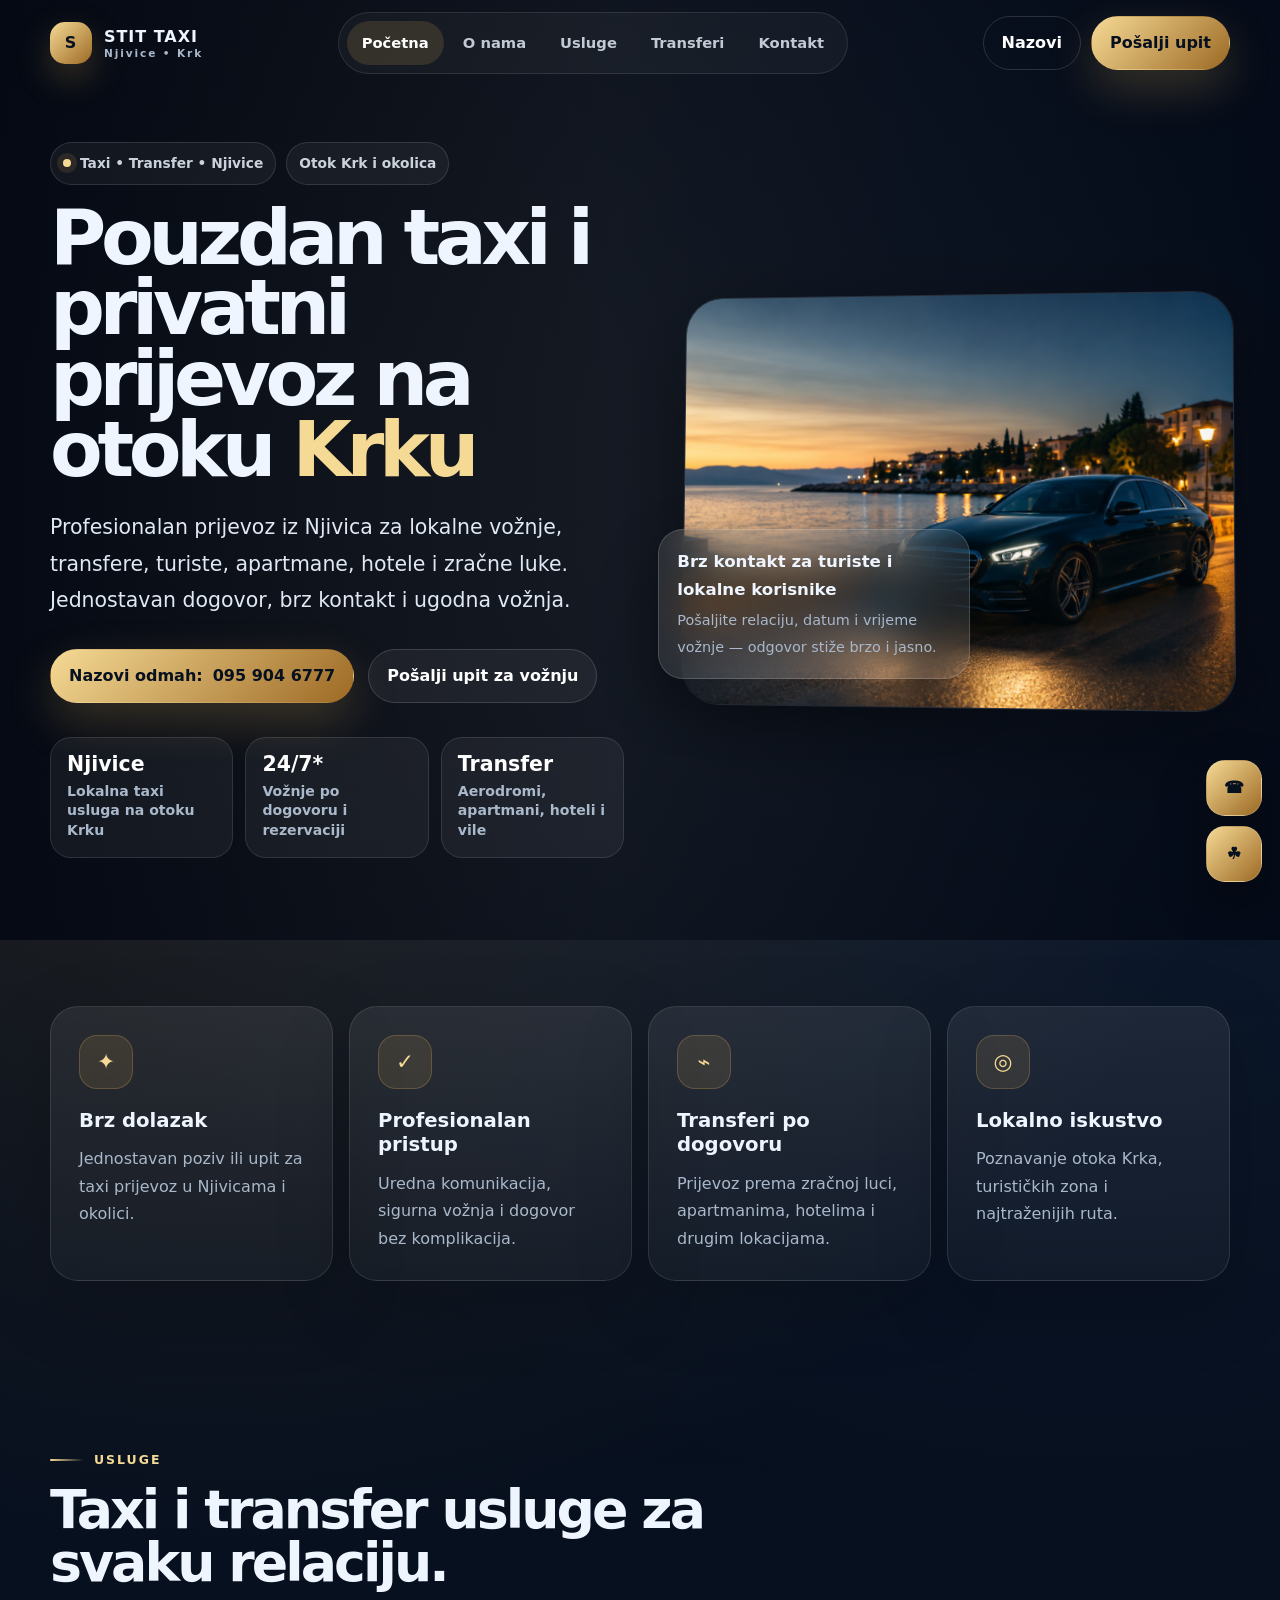
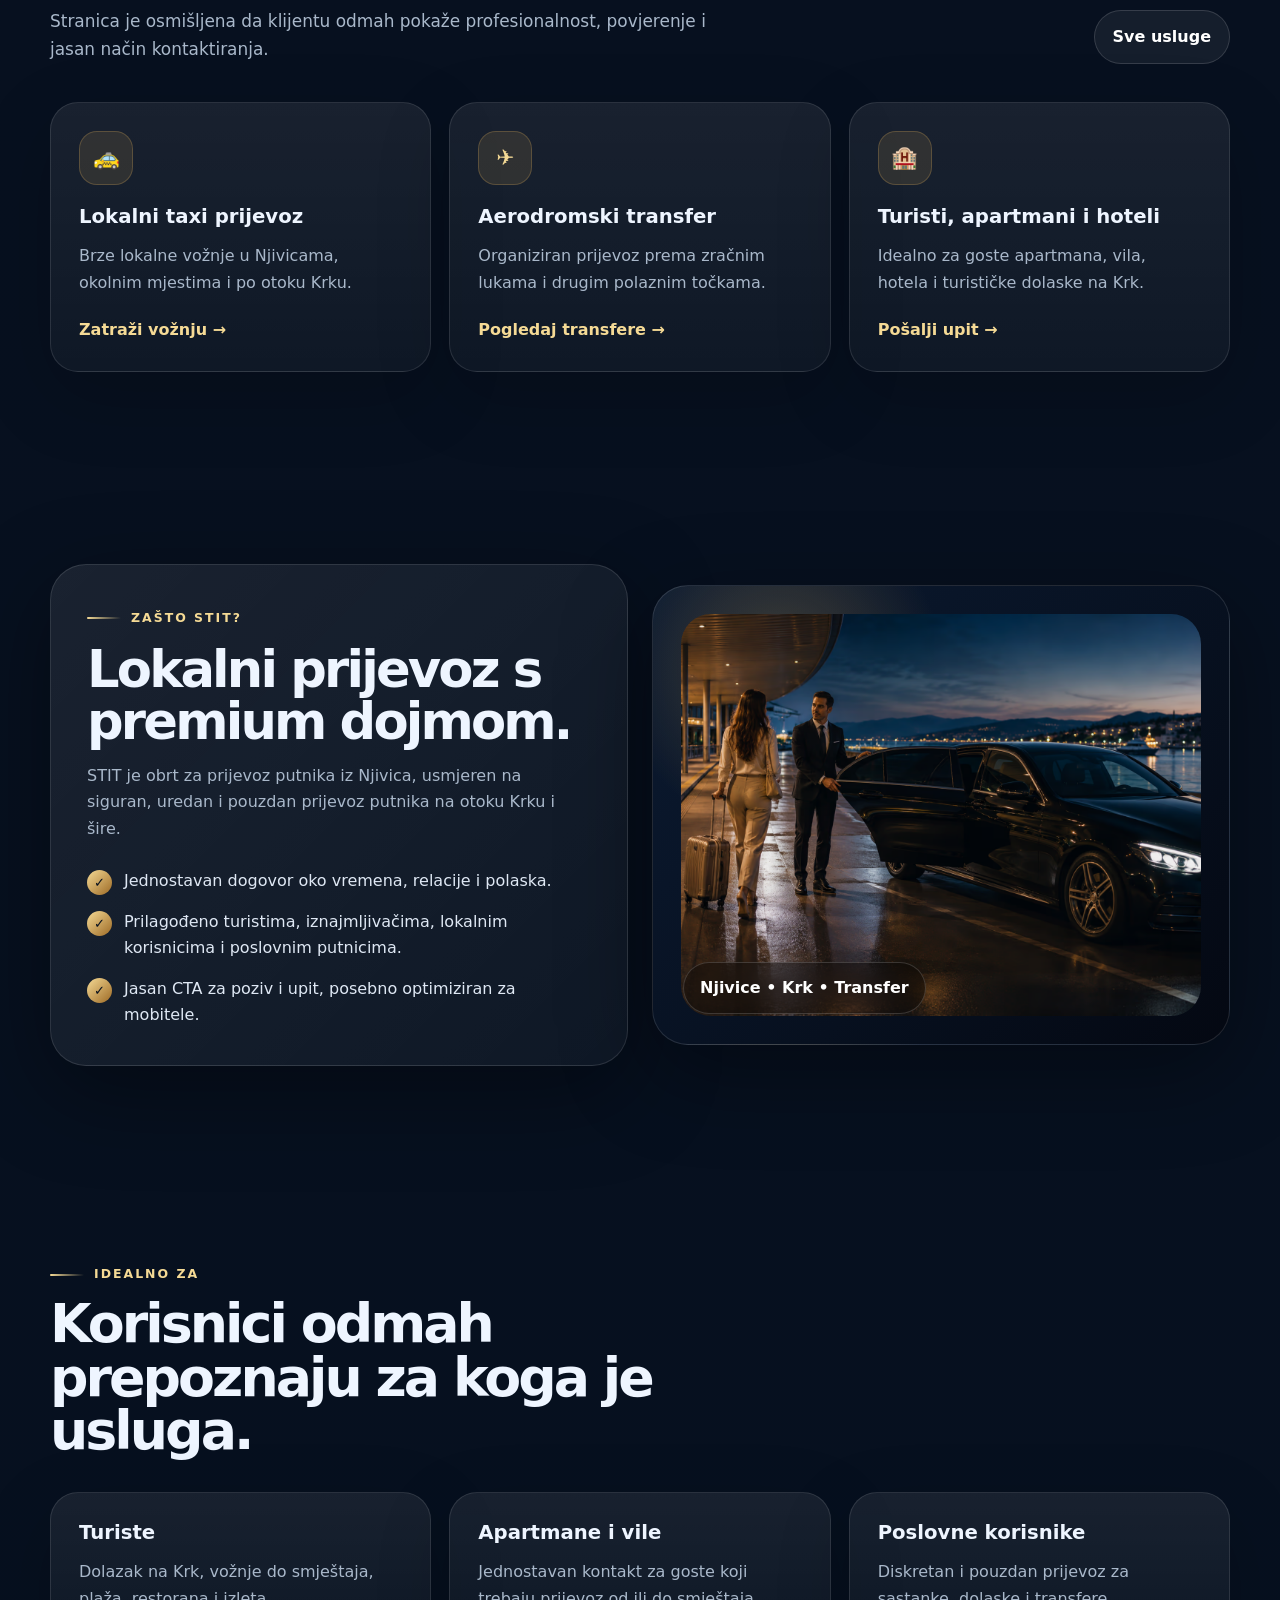
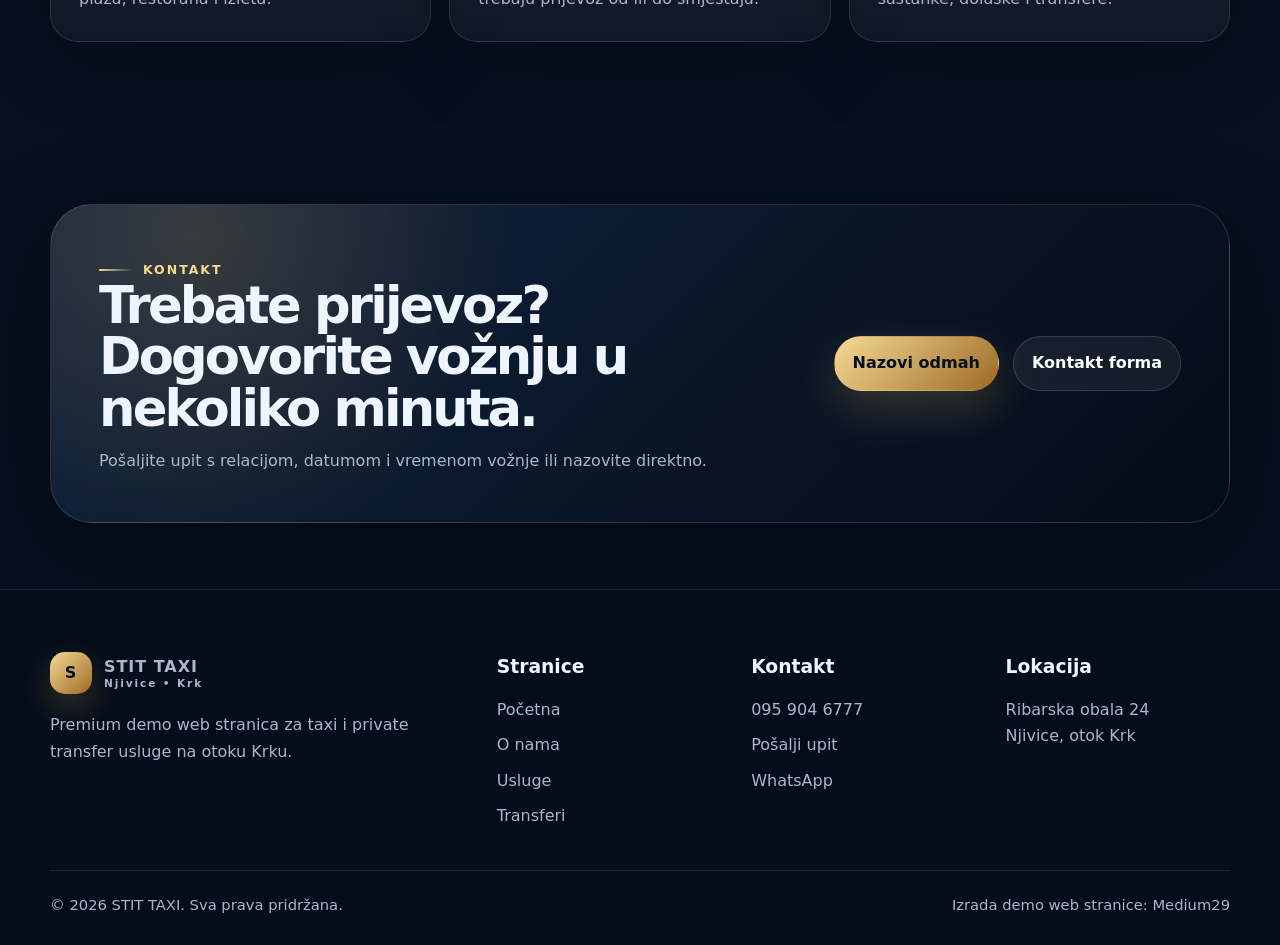
==== commit 84c2d820: "5" ====
--- a/index.html
+++ b/index.html
@@ -51,7 +51,7 @@
           </div>
         </div>
         <div class="hero-visual reveal delay-1">
-          <div class="visual-frame"><img src="assets/hero-transfer.svg" alt="Premium taxi i transfer vozilo na obali" /></div>
+          <div class="visual-frame"><img src="assets/images/hero-taxi.avif" alt="Premium STIT TAXI vozilo na obali otoka Krka" /></div>
           <div class="float-card">
             <strong>Brz kontakt za turiste i lokalne korisnike</strong>
             <span>Pošaljite relaciju, datum i vrijeme vožnje — odgovor stiže brzo i jasno.</span>
@@ -99,7 +99,7 @@
             <li><span class="tick">✓</span><span>Jasan CTA za poziv i upit, posebno optimiziran za mobitele.</span></li>
           </ul>
         </div>
-        <div class="photo-tile reveal delay-1"></div>
+        <div class="photo-tile photo-transfer reveal delay-1"></div>
       </div>
     </section>
 
--- a/styles.css
+++ b/styles.css
@@ -98,7 +98,7 @@
 .hero-visual{position:relative;isolation:isolate}
 .hero-visual::before{content:"";position:absolute;inset:8% 5% auto auto;width:58%;height:42%;background:radial-gradient(circle,rgba(216,171,88,.32),transparent 65%);filter:blur(24px);z-index:-1}
 .visual-frame{position:relative;border:1px solid rgba(255,255,255,.13);border-radius:38px;overflow:hidden;box-shadow:var(--shadow);background:#07101f;transform:perspective(1000px) rotateY(-4deg) rotateX(2deg)}
-.visual-frame img{width:100%;height:auto}
+.visual-frame img{width:100%;aspect-ratio:4/3;height:auto;object-fit:cover}
 .float-card{position:absolute;left:-20px;bottom:28px;width:min(312px,72%);padding:18px;border-radius:25px;background:rgba(255,255,255,.1);border:1px solid rgba(255,255,255,.16);backdrop-filter:blur(20px);box-shadow:0 22px 56px rgba(0,0,0,.32)}
 .float-card strong{display:block;font-size:1.04rem;margin-bottom:4px}.float-card span{color:var(--muted);font-size:.9rem;line-height:1.5}
 
@@ -114,7 +114,7 @@
 
 .split-panel{padding:36px;border-radius:36px;border:1px solid rgba(255,255,255,.12);background:linear-gradient(135deg,rgba(255,255,255,.08),rgba(255,255,255,.035));box-shadow:var(--shadow)}
 .lux-list{display:grid;gap:14px;margin:26px 0 0;padding:0;list-style:none}.lux-list li{display:flex;gap:12px;align-items:flex-start;color:var(--soft)}.tick{flex:0 0 auto;width:25px;height:25px;border-radius:99px;display:grid;place-items:center;background:linear-gradient(135deg,var(--gold-2),var(--gold-3));color:#08111f;font-weight:900;font-size:.82rem;margin-top:2px}
-.photo-tile{min-height:460px;border-radius:36px;border:1px solid rgba(255,255,255,.12);background:radial-gradient(circle at 22% 18%,rgba(216,171,88,.28),transparent 28%),linear-gradient(135deg,#0b1a31,#07101f 60%,#040812);box-shadow:var(--shadow);position:relative;overflow:hidden}.photo-tile::before{content:"";position:absolute;inset:28px;border-radius:30px;background:url('assets/hero-transfer.svg') center/cover no-repeat;opacity:.94}.photo-tile::after{content:"Njivice • Krk • Transfer";position:absolute;left:30px;bottom:30px;padding:12px 16px;border-radius:999px;background:rgba(0,0,0,.28);border:1px solid rgba(255,255,255,.13);backdrop-filter:blur(16px);font-weight:850;color:#fff}
+.photo-tile{--tile-img:url('assets/images/transferi-taxi.avif');min-height:460px;border-radius:36px;border:1px solid rgba(255,255,255,.12);background:radial-gradient(circle at 22% 18%,rgba(216,171,88,.28),transparent 28%),linear-gradient(135deg,#0b1a31,#07101f 60%,#040812);box-shadow:var(--shadow);position:relative;overflow:hidden}.photo-tile::before{content:"";position:absolute;inset:28px;border-radius:30px;background-image:var(--tile-img);background-position:center;background-size:cover;background-repeat:no-repeat;opacity:.96}.photo-tile::after{content:"Njivice • Krk • Transfer";position:absolute;left:30px;bottom:30px;padding:12px 16px;border-radius:999px;background:rgba(0,0,0,.34);border:1px solid rgba(255,255,255,.16);backdrop-filter:blur(16px);font-weight:850;color:#fff}.photo-about{--tile-img:url('assets/images/o-nama-taxi.avif')}.photo-services{--tile-img:url('assets/images/usluge-taxi.avif')}.photo-transfer{--tile-img:url('assets/images/transferi-taxi.avif')}.photo-apartments{--tile-img:url('assets/images/apartmani-transfer.avif')}
 
 .cta-band{border-radius:42px;border:1px solid rgba(255,255,255,.13);background:radial-gradient(circle at 12% 10%,rgba(216,171,88,.2),transparent 30%),linear-gradient(135deg,rgba(16,36,63,.96),rgba(5,12,25,.98));box-shadow:var(--shadow);padding:48px;display:grid;grid-template-columns:1.2fr .8fr;gap:28px;align-items:center;overflow:hidden}.cta-band h2{font-size:clamp(2rem,4vw,4rem);line-height:1;letter-spacing:-.055em;margin-bottom:14px}.cta-band p{color:var(--muted);margin:0;max-width:680px}
 
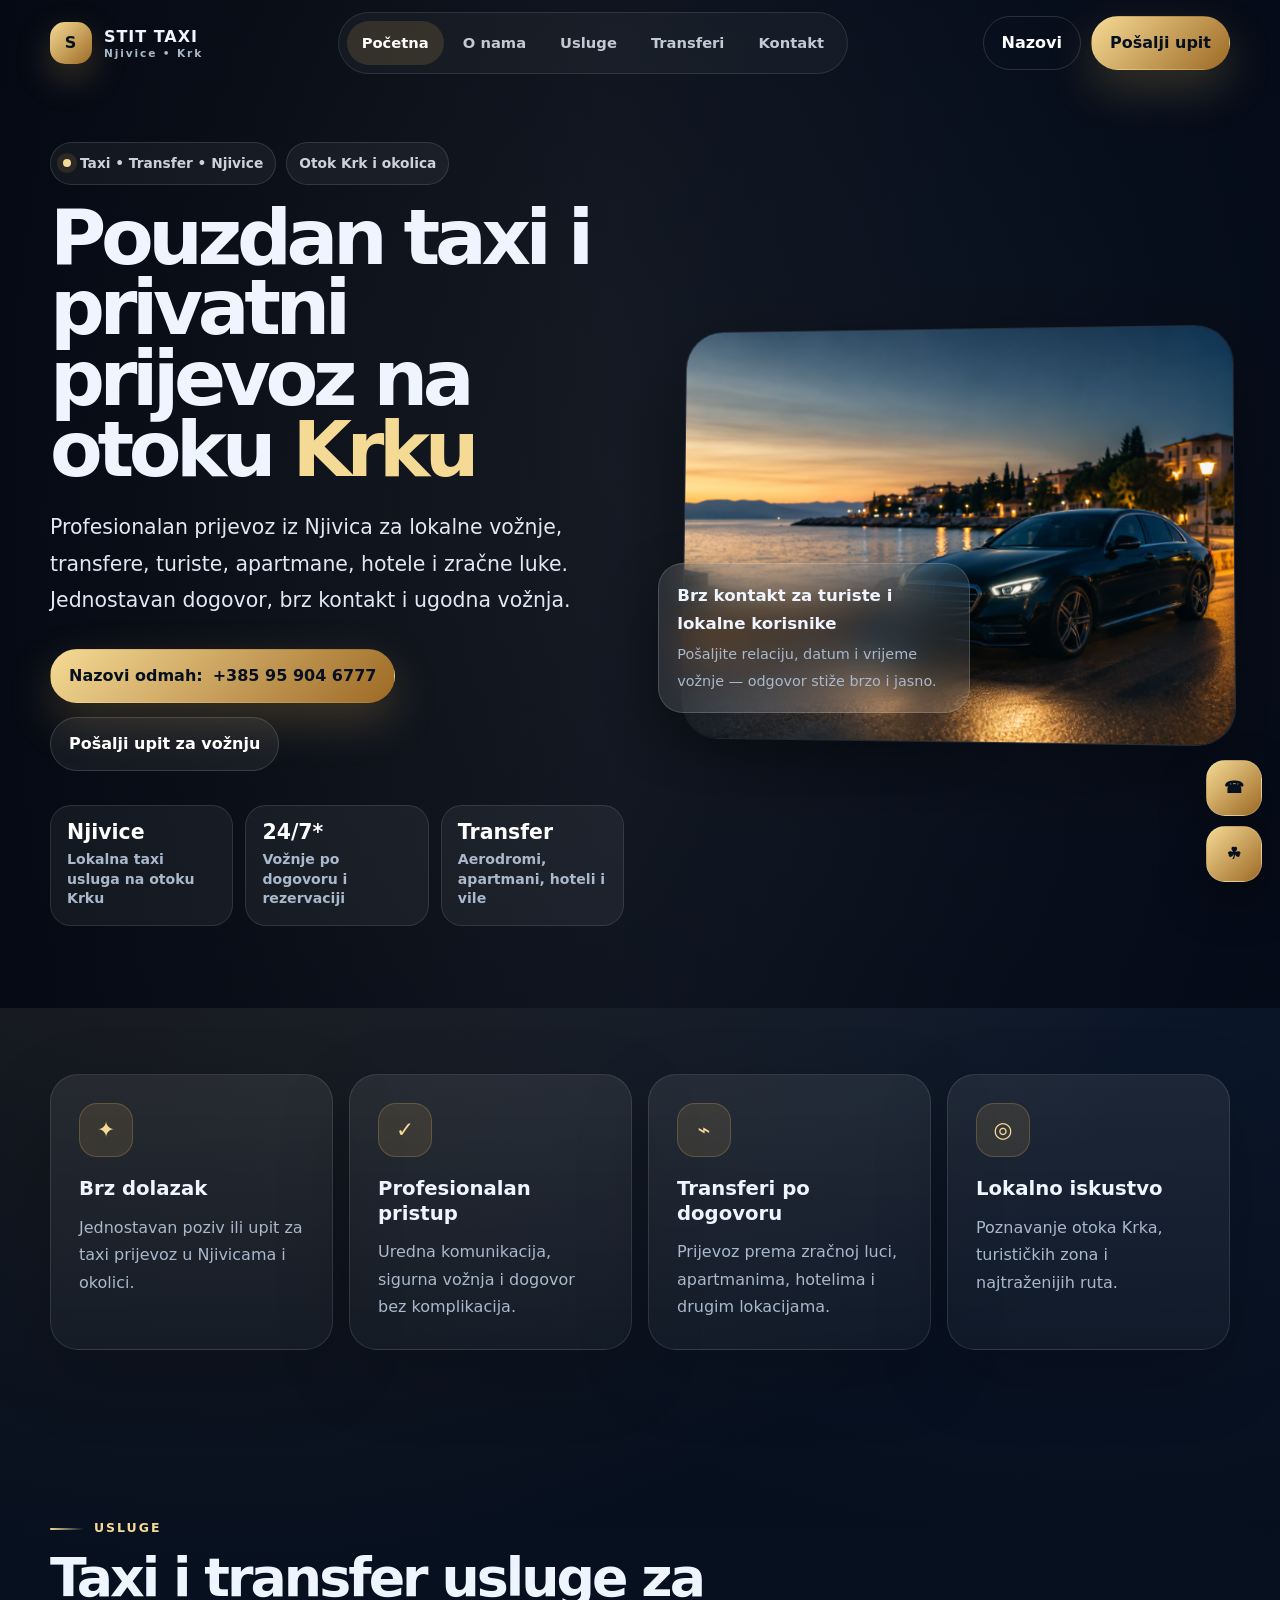
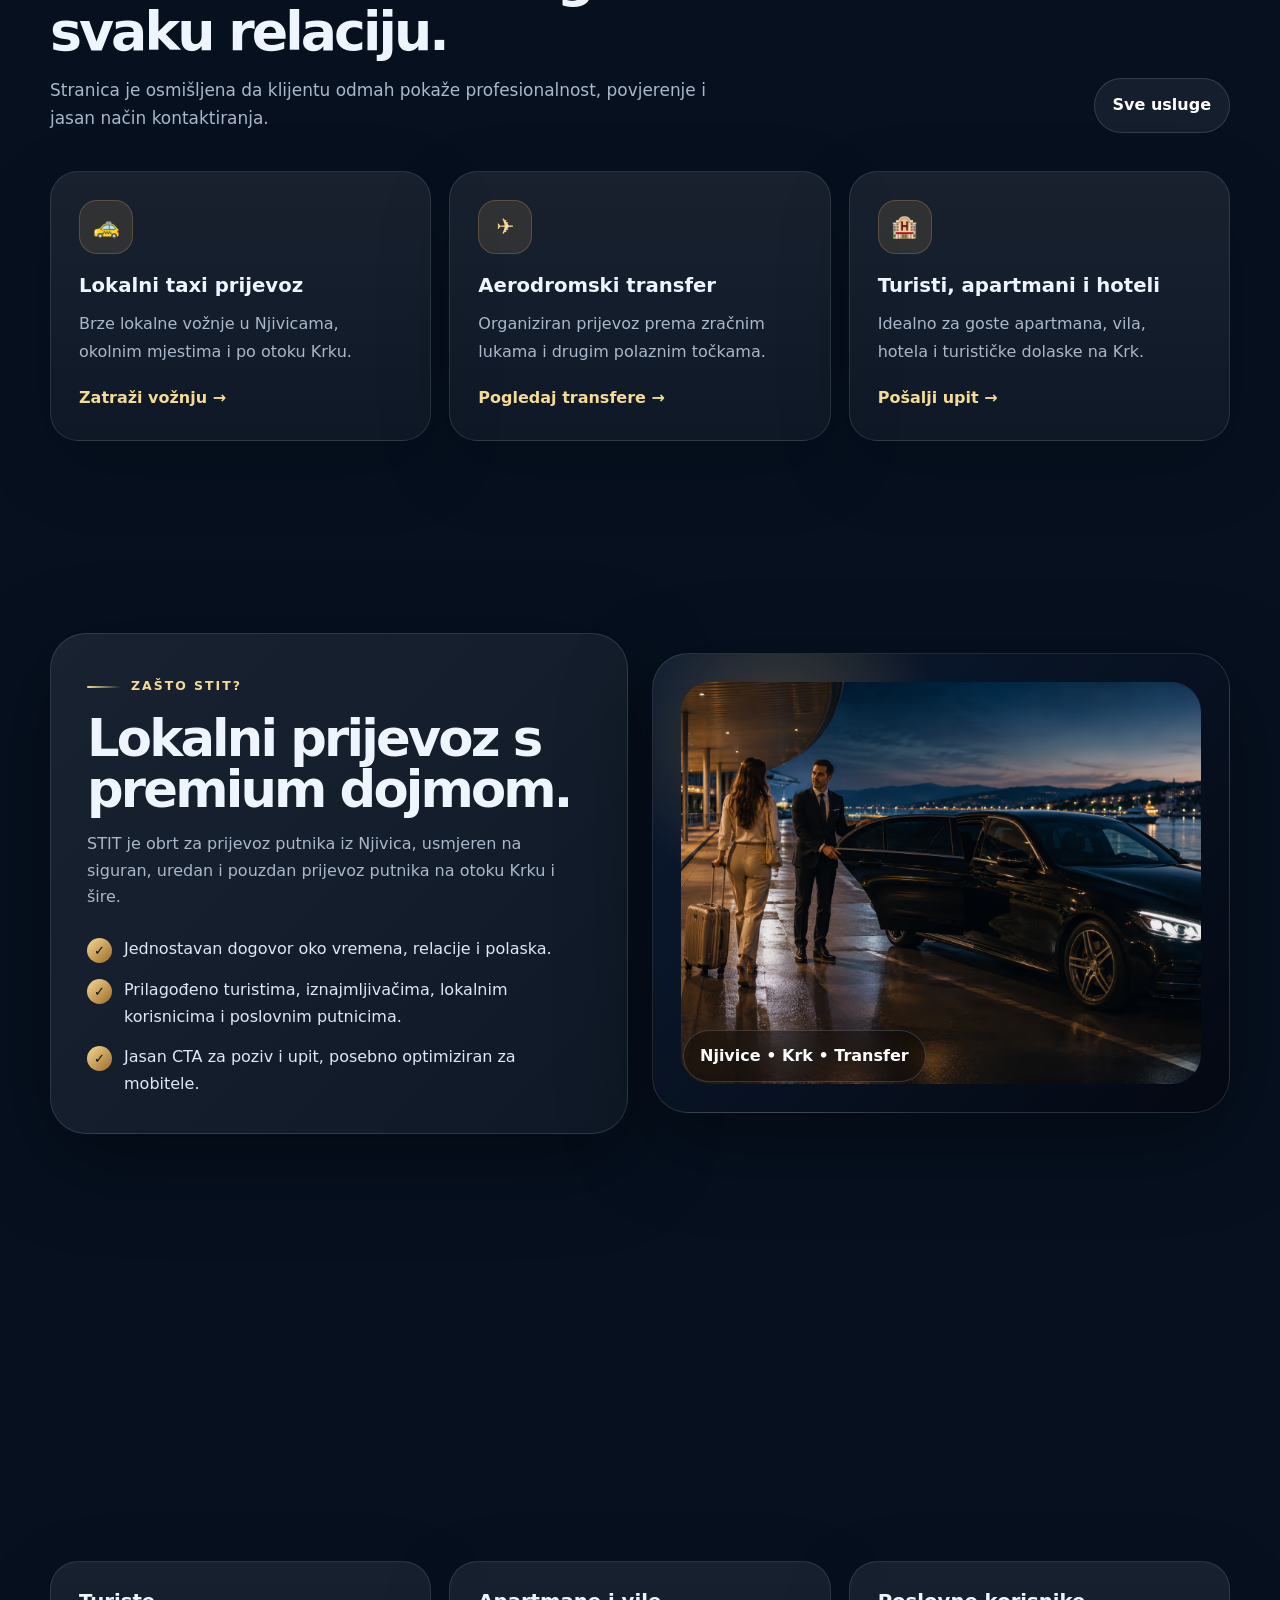
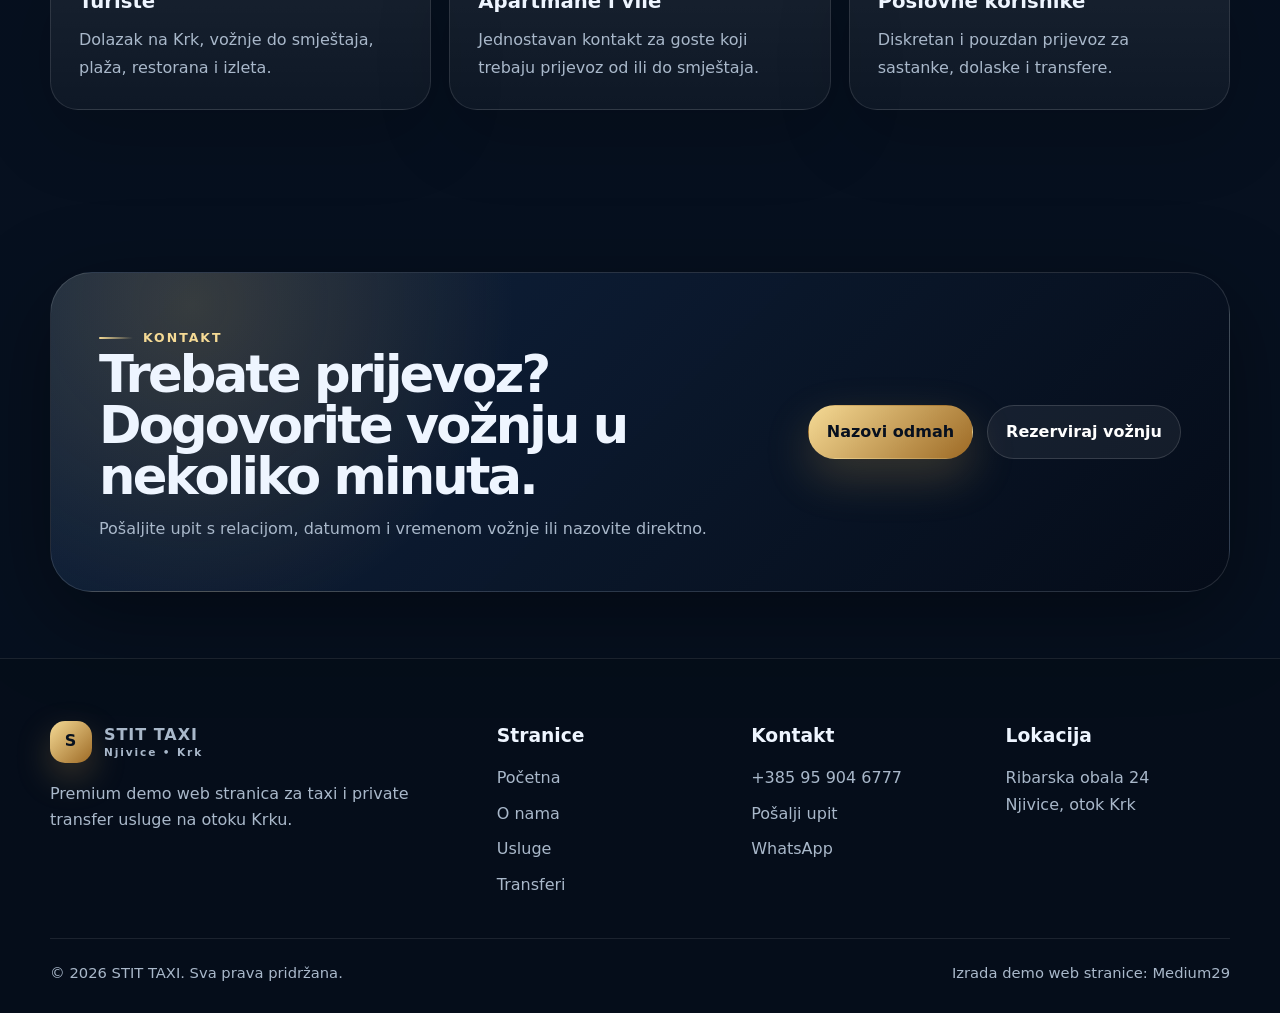
==== commit f2e08715: "7" ====
--- a/index.html
+++ b/index.html
@@ -126,7 +126,7 @@
         </div>
         <div class="hero-actions" style="margin:0;justify-content:flex-end;">
           <a class="btn btn-primary" href="tel:+385959046777">Nazovi odmah</a>
-          <a class="btn" href="kontakt.html">Kontakt forma</a>
+          <a class="btn" href="kontakt.html">Rezerviraj vožnju</a>
         </div>
       </div>
     </section>
@@ -137,7 +137,7 @@
       <div class="footer-grid">
         <div><a class="logo" href="index.html"><span class="logo-mark">S</span><span>STIT TAXI <small>Njivice • Krk</small></span></a><p style="margin-top:18px;max-width:420px;">Premium demo web stranica za taxi i private transfer usluge na otoku Krku.</p></div>
         <div><h3>Stranice</h3><div class="footer-links"><a href="index.html">Početna</a><a href="o-nama.html">O nama</a><a href="usluge.html">Usluge</a><a href="transferi.html">Transferi</a></div></div>
-        <div><h3>Kontakt</h3><div class="footer-links"><a href="tel:+385959046777">095 904 6777</a><a href="kontakt.html">Pošalji upit</a><a href="https://wa.me/385959046777" target="_blank" rel="noopener">WhatsApp</a></div></div>
+        <div><h3>Kontakt</h3><div class="footer-links"><a href="tel:+385959046777">+385 95 904 6777</a><a href="kontakt.html">Pošalji upit</a><a href="https://wa.me/385959046777" target="_blank" rel="noopener">WhatsApp</a></div></div>
         <div><h3>Lokacija</h3><p>Ribarska obala 24<br>Njivice, otok Krk</p></div>
       </div>
       <div class="footer-bottom"><span>© <span data-year></span> STIT TAXI. Sva prava pridržana.</span><span>Izrada demo web stranice: Medium29</span></div>
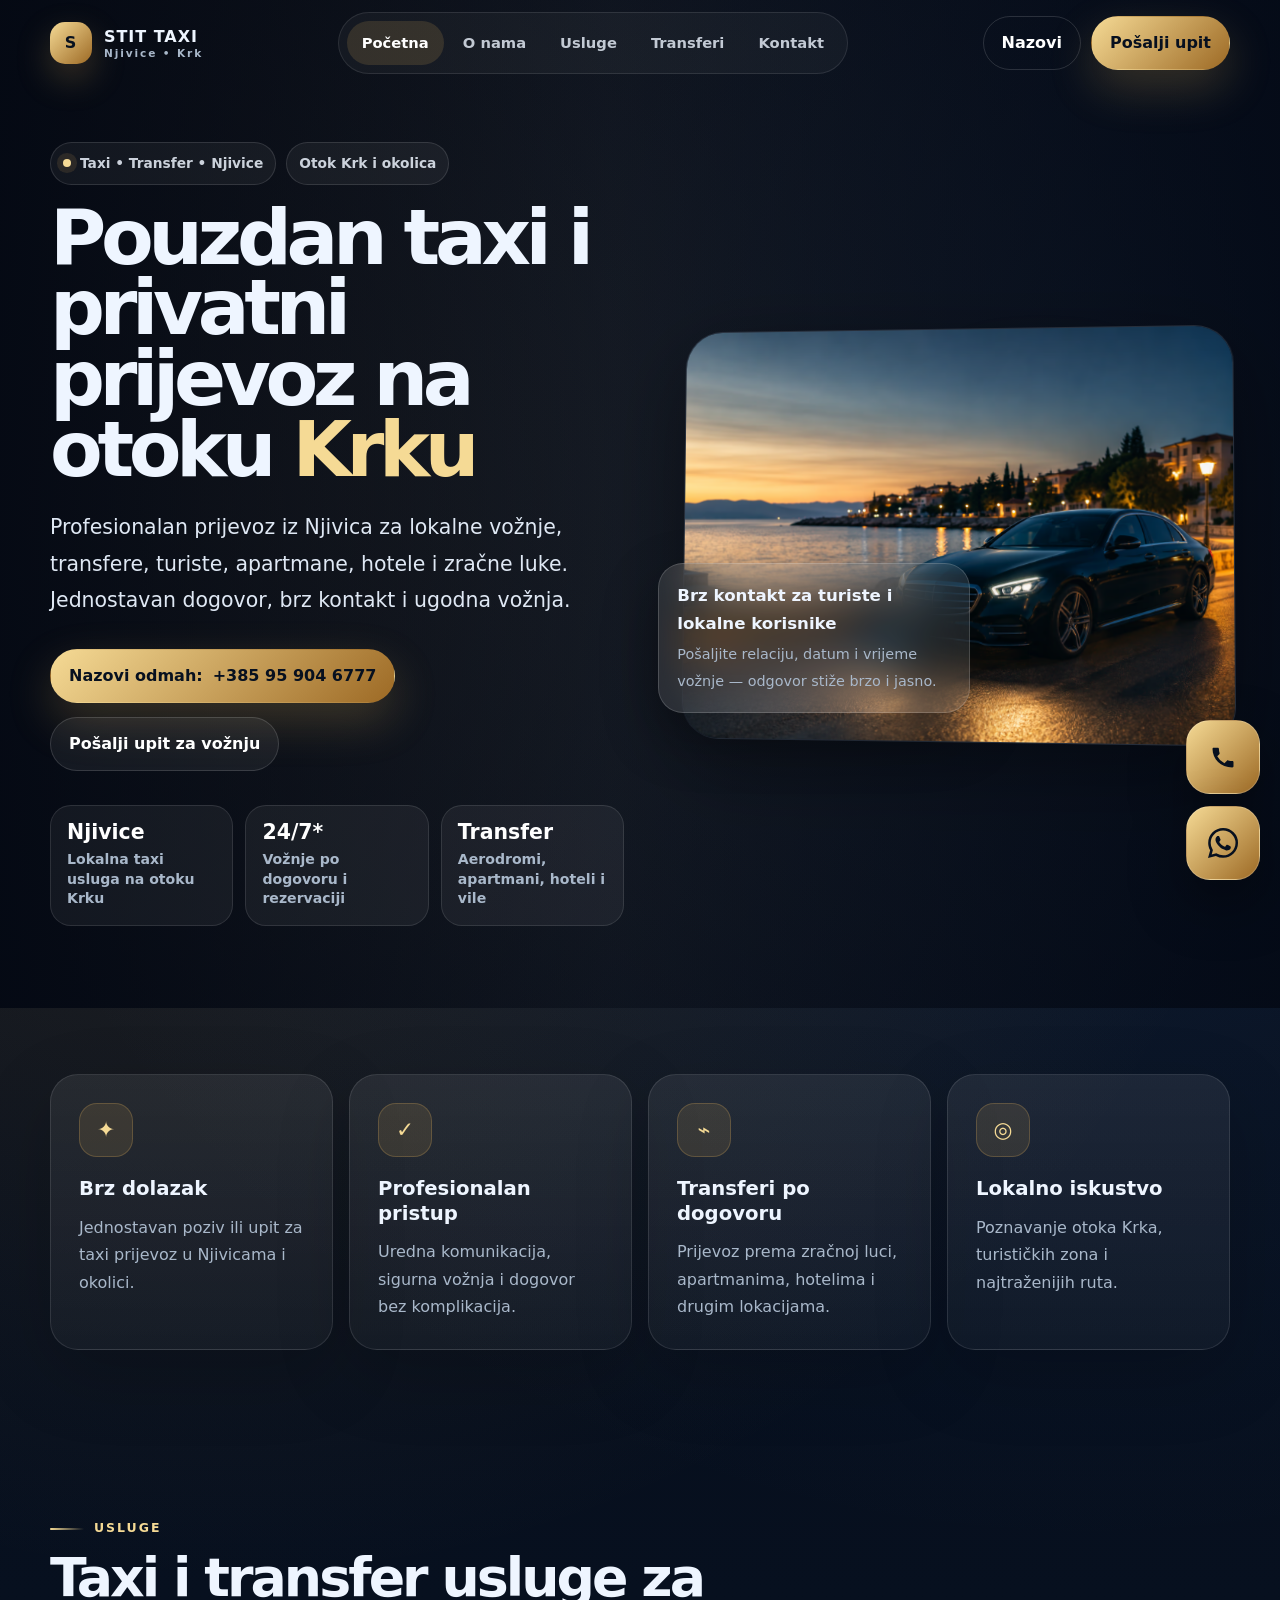
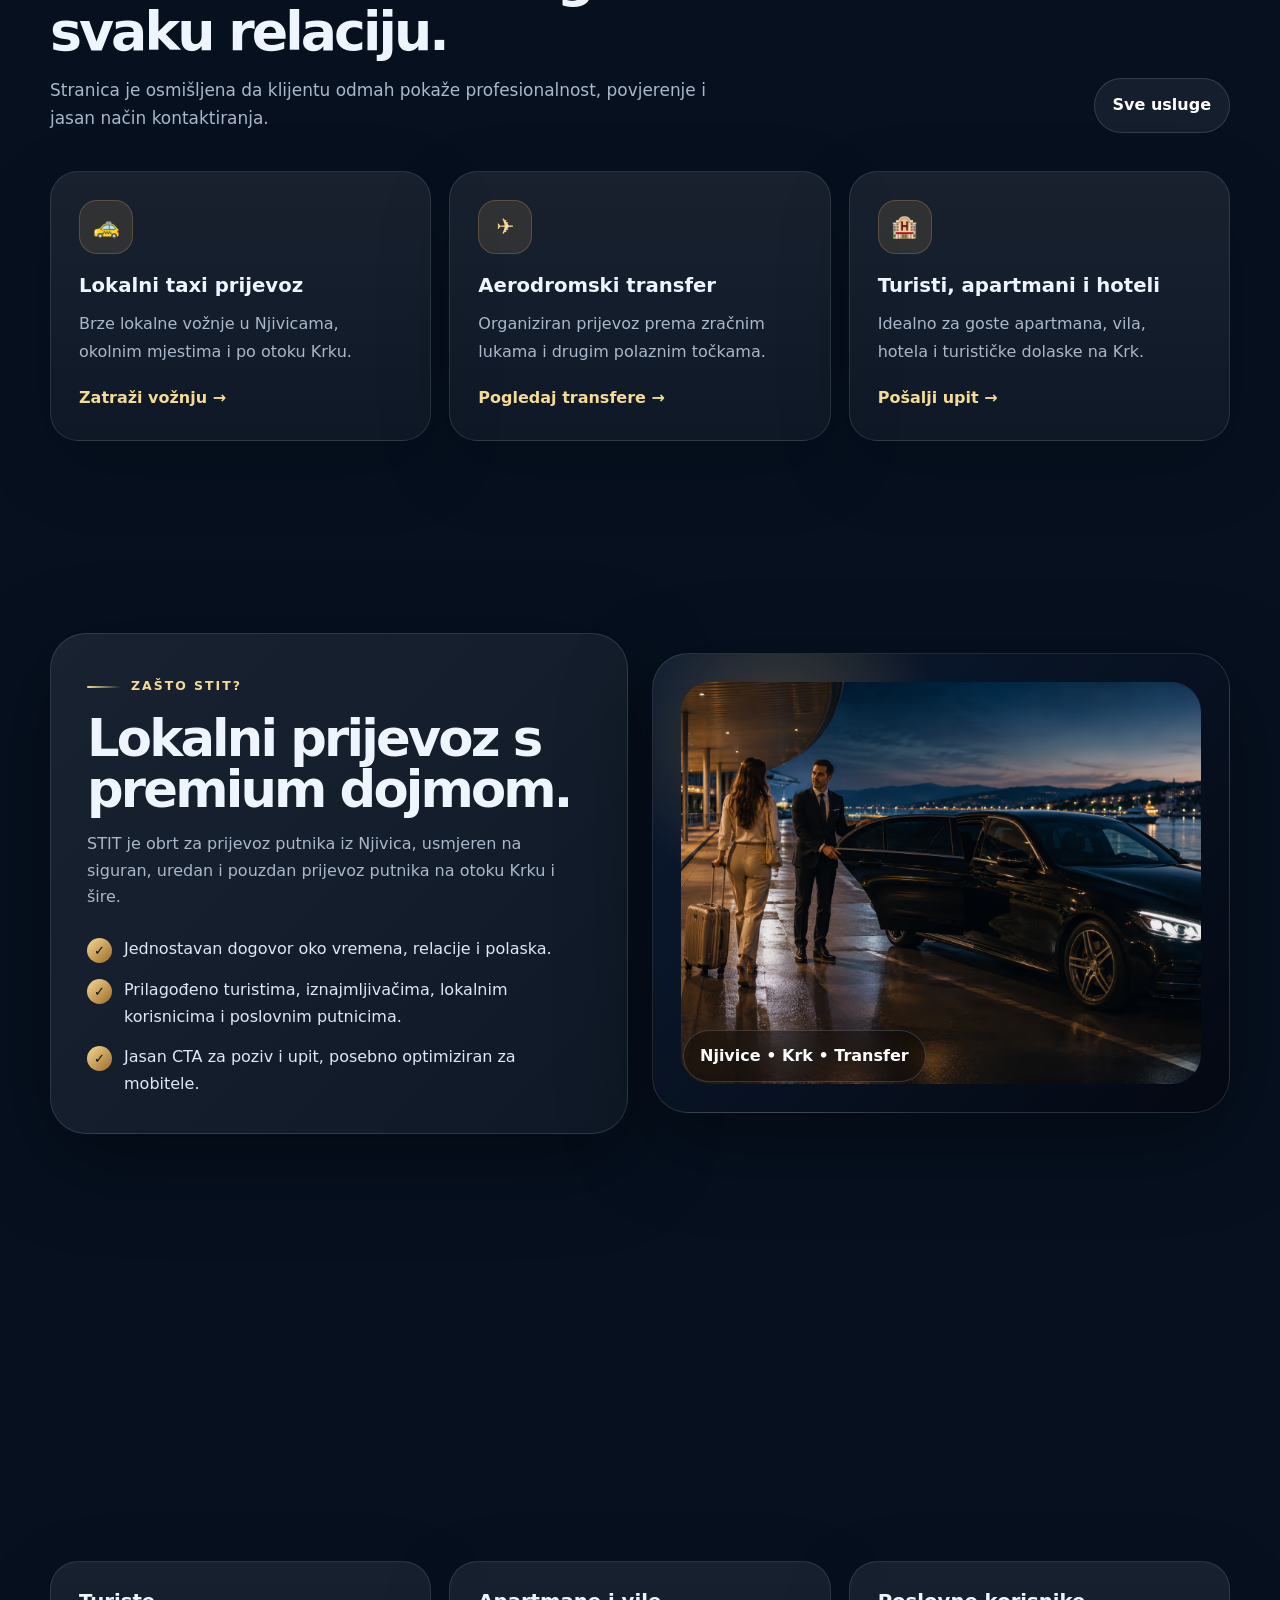
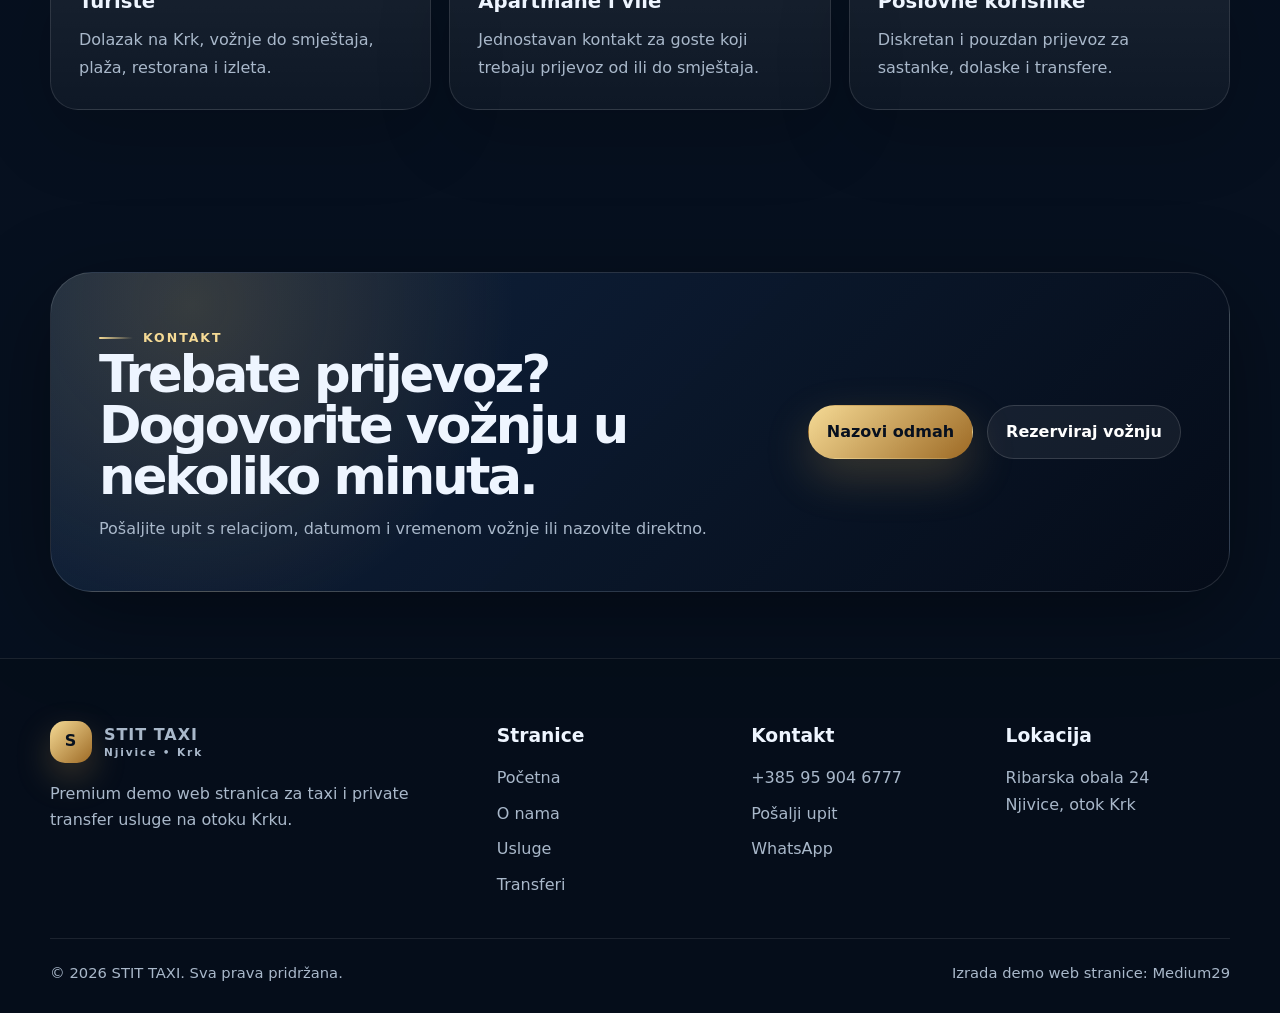
==== commit 2c287f19: "6" ====
--- a/index.html
+++ b/index.html
@@ -144,7 +144,7 @@
     </div>
   </footer>
 
-  <div class="float-actions"><a class="call" href="tel:+385959046777" aria-label="Nazovi STIT TAXI">☎</a><a class="wa" href="https://wa.me/385959046777" target="_blank" rel="noopener" aria-label="WhatsApp STIT TAXI">☘</a></div>
+  <div class="float-actions"><a class="call" href="tel:+385959046777" aria-label="Nazovi STIT TAXI"><svg viewBox="0 0 24 24" aria-hidden="true" class="call-icon"><path fill="currentColor" d="M6.62 10.79a15.53 15.53 0 0 0 6.59 6.59l2.2-2.2c.27-.27.67-.36 1.02-.24 1.12.37 2.33.57 3.57.57.56 0 1 .44 1 1V20c0 .56-.44 1-1 1C10.07 21 3 13.93 3 5c0-.56.44-1 1-1h3.5c.56 0 1 .44 1 1 0 1.24.2 2.45.57 3.57.11.35.03.74-.25 1.02l-2.2 2.2Z"/></svg></a><a class="wa" href="https://wa.me/385959046777" target="_blank" rel="noopener" aria-label="WhatsApp STIT TAXI"><svg viewBox="0 0 24 24" aria-hidden="true" class="wa-icon"><path fill="currentColor" d="M20.52 3.48A11.86 11.86 0 0 0 12.07 0C5.5 0 .15 5.35.15 11.92c0 2.1.55 4.15 1.59 5.96L0 24l6.29-1.65a11.86 11.86 0 0 0 5.78 1.47h.01c6.57 0 11.92-5.35 11.92-11.92a11.84 11.84 0 0 0-3.48-8.42Zm-8.45 18.33h-.01a9.9 9.9 0 0 1-5.04-1.38l-.36-.21-3.73.98 1-3.64-.24-.37a9.9 9.9 0 0 1-1.52-5.27c0-5.47 4.45-9.92 9.92-9.92 2.65 0 5.14 1.03 7.01 2.91a9.85 9.85 0 0 1 2.9 7c0 5.48-4.45 9.93-9.93 9.93Zm5.44-7.4c-.3-.15-1.77-.88-2.05-.98-.27-.1-.47-.15-.67.15-.2.3-.76.98-.94 1.18-.17.2-.35.22-.65.08-.3-.15-1.26-.46-2.4-1.47-.88-.78-1.48-1.75-1.66-2.05-.17-.3-.02-.46.13-.61.14-.14.3-.35.45-.52.15-.18.2-.3.3-.5.1-.2.05-.38-.02-.53-.08-.15-.67-1.62-.92-2.22-.24-.58-.49-.5-.67-.5h-.57c-.2 0-.53.08-.8.38-.28.3-1.06 1.04-1.06 2.54 0 1.5 1.09 2.94 1.24 3.14.15.2 2.14 3.27 5.18 4.58.72.31 1.29.5 1.73.65.73.23 1.39.2 1.91.12.58-.09 1.77-.72 2.02-1.42.25-.7.25-1.3.18-1.42-.08-.13-.28-.2-.58-.35Z"/></svg></a></div>
   <script src="script.js"></script>
 </body>
 </html>
--- a/styles.css
+++ b/styles.css
@@ -129,7 +129,8 @@
 .map-placeholder{height:330px;border-radius:32px;border:1px solid rgba(255,255,255,.12);background:radial-gradient(circle at 50% 40%,rgba(216,171,88,.2),transparent 30%),linear-gradient(135deg,#10243f,#07101f);display:grid;place-items:center;text-align:center;padding:28px;box-shadow:var(--shadow)}.map-placeholder strong{display:block;font-size:1.4rem;margin-bottom:8px}.map-placeholder p{color:var(--muted);margin:0 0 18px}
 
 .footer{padding:62px 0 28px;border-top:1px solid rgba(255,255,255,.09);background:rgba(0,0,0,.16)}.footer-grid{display:grid;grid-template-columns:1.3fr .7fr .7fr .7fr;gap:30px}.footer h3{margin-bottom:14px}.footer p,.footer a{color:var(--muted)}.footer-links{display:grid;gap:9px}.footer-bottom{display:flex;align-items:center;justify-content:space-between;gap:18px;border-top:1px solid rgba(255,255,255,.09);margin-top:40px;padding-top:22px;color:var(--muted);font-size:.92rem}
-.float-actions{position:fixed;right:18px;bottom:18px;z-index:45;display:grid;gap:10px}.float-actions a{width:56px;height:56px;border-radius:19px;display:grid;place-items:center;background:linear-gradient(135deg,var(--gold-2),var(--gold-3));color:#07101f;font-weight:950;box-shadow:0 18px 46px rgba(0,0,0,.34);border:1px solid rgba(255,255,255,.18)}
+.float-actions{position:fixed;right:20px;bottom:20px;z-index:45;display:grid;gap:12px}.float-actions a{width:74px;height:74px;border-radius:24px;display:grid;place-items:center;background:linear-gradient(135deg,var(--gold-2),var(--gold-3));color:#07101f;font-weight:950;font-size:1.5rem;box-shadow:0 22px 56px rgba(0,0,0,.38);border:1px solid rgba(255,255,255,.18);transition:.22s var(--ease)}.float-actions a:hover{transform:translateY(-3px) scale(1.02)}
+.float-actions a svg{width:28px;height:28px;display:block}.float-actions .wa svg{width:30px;height:30px}
 .reveal{opacity:0;transform:translateY(28px);transition:opacity .7s var(--ease), transform .7s var(--ease)}.reveal.in-view{opacity:1;transform:none}.delay-1{transition-delay:.08s}.delay-2{transition-delay:.16s}.delay-3{transition-delay:.24s}
 
 @media (max-width:1040px){
@@ -137,5 +138,5 @@
   .nav-links.open{display:flex}.nav-links a{width:100%;text-align:center}.menu-btn{display:block}.nav-actions .btn-ghost{display:none}.hero-grid,.grid-2,.cta-band{grid-template-columns:1fr}.hero{padding-top:132px}.hero-visual{max-width:760px}.section-head{display:block}.grid-4{grid-template-columns:repeat(2,1fr)}.footer-grid{grid-template-columns:1fr 1fr}.service-row{grid-template-columns:1fr}.process,.grid-3{grid-template-columns:1fr 1fr}
 }
 @media (max-width:720px){
-  .container{width:min(100% - 28px,var(--max))}.nav{height:76px}.nav-links{top:76px}.logo small{font-size:.58rem}.logo-mark{width:38px;height:38px}.hero{min-height:auto;padding:118px 0 56px}.hero-grid{gap:30px}h1{font-size:clamp(2.65rem,15vw,4.5rem)}.lead{font-size:1rem}.hero-actions{display:grid}.hero-actions .btn{width:100%}.hero-meta{grid-template-columns:1fr}.visual-frame{border-radius:28px;transform:none}.float-card{position:relative;left:auto;bottom:auto;width:100%;margin-top:12px}.section{padding:70px 0}.section-sm{padding:46px 0}.section-title h2{font-size:2.3rem}.grid-3,.grid-4,.process{grid-template-columns:1fr}.card,.split-panel,.form-card{padding:22px;border-radius:24px}.photo-tile{min-height:330px;border-radius:26px}.photo-tile::before{inset:16px}.cta-band{padding:28px;border-radius:28px}.page-hero{padding:122px 0 52px}.form-grid{grid-template-columns:1fr}.footer-grid{grid-template-columns:1fr}.footer-bottom{display:grid;text-align:left}.nav-actions .btn-primary{display:none}.float-actions{left:14px;right:14px;grid-template-columns:1fr 1fr}.float-actions a{width:100%;height:52px;border-radius:16px}.float-actions a::after{font-size:.9rem;margin-left:6px}.float-actions .call::after{content:"Nazovi"}.float-actions .wa::after{content:"WhatsApp"}
+  .container{width:min(100% - 28px,var(--max))}.nav{height:76px}.nav-links{top:76px}.logo small{font-size:.58rem}.logo-mark{width:38px;height:38px}.hero{min-height:auto;padding:118px 0 56px}.hero-grid{gap:30px}h1{font-size:clamp(2.65rem,15vw,4.5rem)}.lead{font-size:1rem}.hero-actions{display:grid}.hero-actions .btn{width:100%}.hero-meta{grid-template-columns:1fr}.visual-frame{border-radius:28px;transform:none}.float-card{position:relative;left:auto;bottom:auto;width:100%;margin-top:12px}.section{padding:70px 0}.section-sm{padding:46px 0}.section-title h2{font-size:2.3rem}.grid-3,.grid-4,.process{grid-template-columns:1fr}.card,.split-panel,.form-card{padding:22px;border-radius:24px}.photo-tile{min-height:330px;border-radius:26px}.photo-tile::before{inset:16px}.cta-band{padding:28px;border-radius:28px}.page-hero{padding:122px 0 52px}.form-grid{grid-template-columns:1fr}.footer-grid{grid-template-columns:1fr}.footer-bottom{display:grid;text-align:left}.nav-actions .btn-primary{display:none}.float-actions{left:14px;right:14px;grid-template-columns:1fr 1fr}.float-actions a{width:100%;height:62px;border-radius:18px;font-size:1.15rem}.float-actions a::after{font-size:1rem;margin-left:8px}.float-actions .call::after{content:"Nazovi"}.float-actions .wa::after{content:"WhatsApp"}
 }
